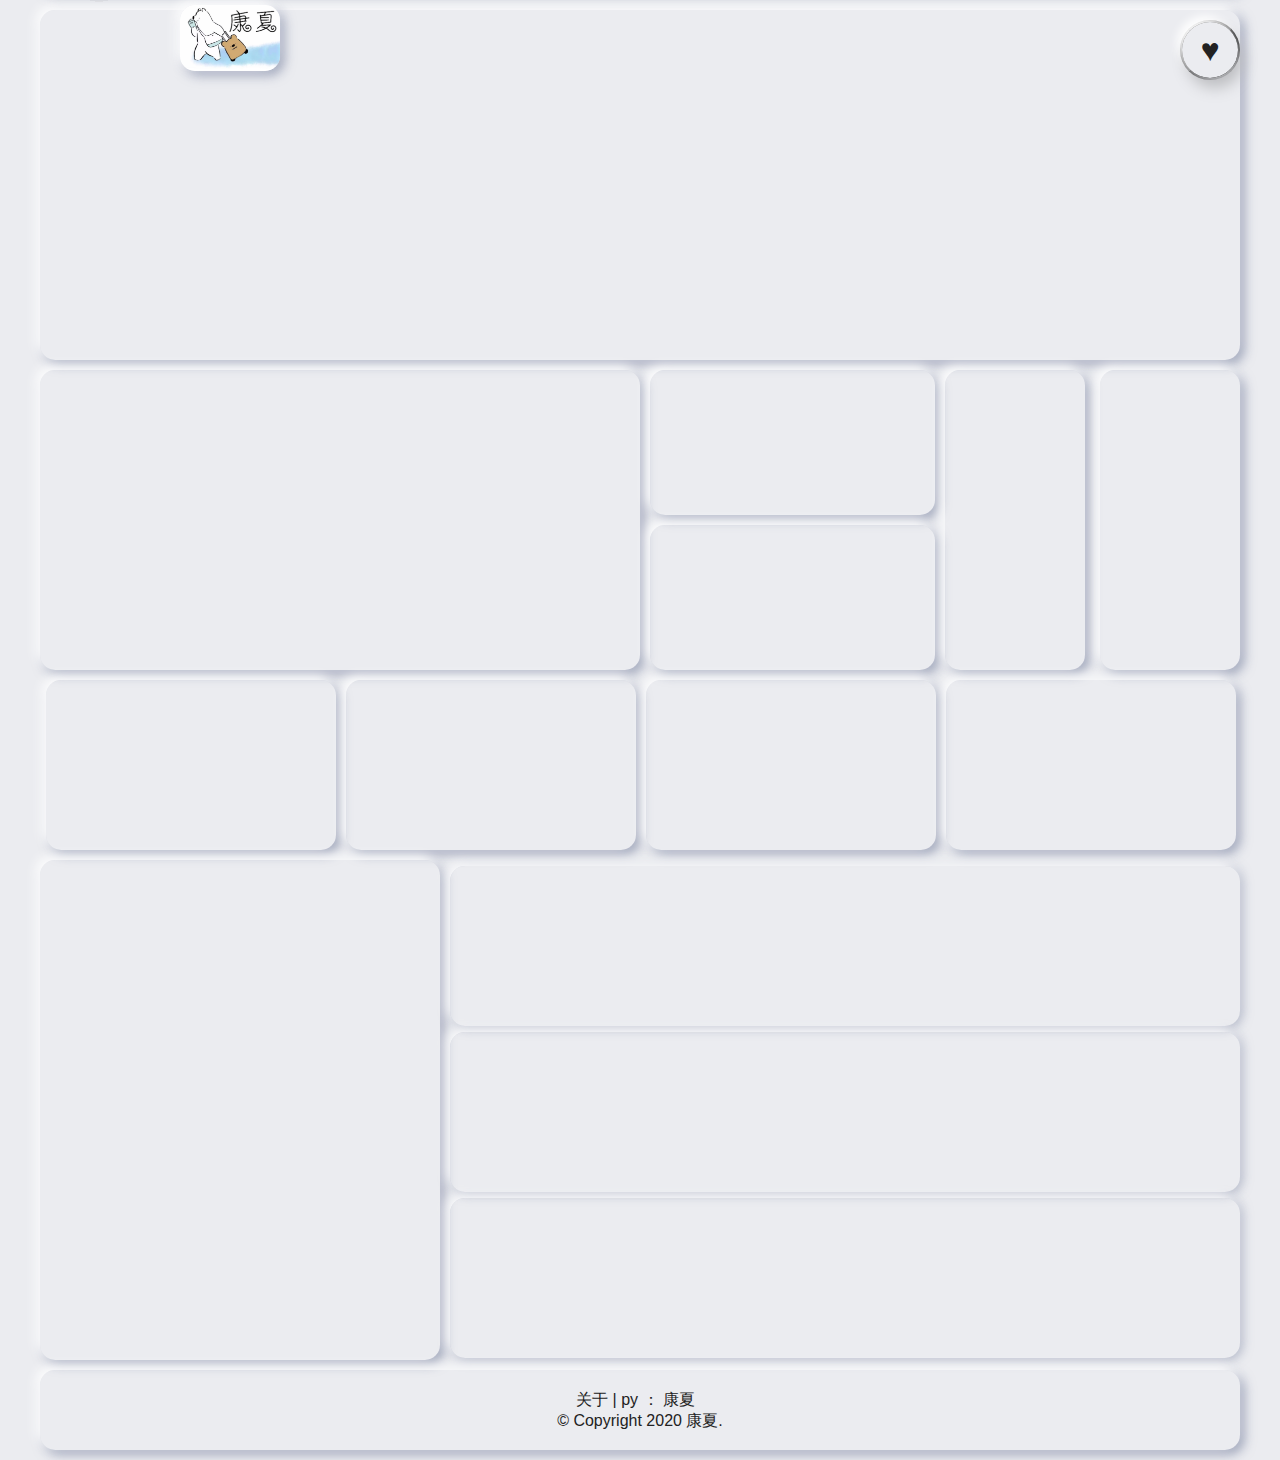
==== index.html @ d7d255f3 "康夏" ====
<!DOCTYPE html>
<html>
	<head>
		<meta charset="utf-8" />
		<title>模板小助手</title>
		<link rel="stylesheet" href="css/index.css">
		<link rel="stylesheet" type="text/css" href="css/mian.css"/>
	</head>
	<body>
		<div id="zhu">
			<!--日历-->	
			<section>
		        <div class="box">
		            <div class="container">
		                <div class="dycalendar"></div>
		            </div>
		        </div>
		    </section>
			<!--回到顶部-->
			<div id = "gotop">
          		  <img src="img/copy.png" alt="gotop"title="回到顶部">
        	</div>
			<!--切换样式-->
			<div class="buttons">
			    <button class='alt'>
			      <span>♥</span>
			    </button>
			  </div>
			<!--顶部-->
			<div class="dingbu">
				<div class="zhezhao"></div>
				<!--logo-->
				<div class="logo" title="你点一下我呀！！！">
					<img src="img/IMG_20201213_200953.jpg"/>
				</div>
				<!--logo end-->
				
				<!--关于-->
				<div class="guanyu" title="关于">
					<img src="img/关于.png"/>
				</div>
				<!--关于end-->
				
				<!--时间-->
				<div class="time" >
					<div>
						<span>Time:</span>
						<span class="shijian"></span>
					</div>
				</div>
				<!--时间end-->
				
				<!--导航栏-->
				<div class="daohang">
					<ul>
						<li class="dhg0">1</li>
						<li class="dhg1">2</li>
						<li class="dhg2">3</li>
						<li class="dhg3">4</li>
						<li class="dhg4">5</li>
						<li class="dhg5">6</li>
						<li class="dhg6">7</li>
						<li class="dhg7">8</li>
						<li class="dhg8">9</li>
					</ul>
				</div>
				<!--导航栏end-->
			</div>
			<!--顶部end-->
			
			<!--内容-->
			<div class="zhu1">
				<!--内容—导航栏-->
				<div class="lunbo"></div>
				<div class="mk1">
					<div class="mk1_a"></div>
					<div class="mk1_b"></div>
					<div class="mk1_c"></div>
					<div class="mk1_d"></div>
					<div class="mk1_e"></div>
				</div>
				<div class="mk2">
					<ul class="mk2_a">
						<li></li>
						<li></li>
						<li></li>
						<li></li>
					</ul>
				</div>
				<div class="mk3">
					<div class="mk3_a"></div>
					<ul class="mk3_b">
						<li></li>
						<li></li>
						<li></li>
					</ul>
				</div>
			</div>
			<!--内容end-->
			
			<!--底部布局-->
			<div class="bottom">
				<div>
					<p>
						关于&nbsp;|&nbsp;py&nbsp：&nbsp康夏&nbsp&nbsp 
					</p>
					<p>
						© Copyright 2020 康夏. 
					</p>
				</div>
			</div>
			<!--底部end-->
			
			<div class="tanchuang">
				<div class="end">
					<img src="img/end.png"/>
				</div>
			</div>
			<!--<div class="tanchuang1">
				<div class="end1">
					<img src="img/end.png"/>
					
				</div>
				<div class="dm">
						<p class="jdtck">
							
						</p>
					</div>
			</div>-->
		</div>
		<script src="js/dycalendar.min.js" type="text/javascript" charset="utf-8"></script>
		<script src="js/hddb.js" type="text/javascript" charset="utf-8"></script>
		<script src="js/rili.js" type="text/javascript" charset="utf-8"></script>
		<script src="js/hddb.js" type="text/javascript" charset="utf-8"></script>
		<script src="js/qiehuan.js" type="text/javascript" charset="utf-8"></script>
		<script src="js/time.js" type="text/javascript" charset="utf-8"></script>
		<script src="js/index.js" type="text/javascript" charset="utf-8"></script>
	</body>
</html>
---- css/index.css ----
/*回到顶部*/
#gotop{
    position: fixed;
    display: none;
    right: 40px;
    bottom: 40px;
}
#gotop img{
    width: 80px;
    height: 100px;
}
#gotop img:hover{
    cursor: pointer;
}
/*遮罩*/
.zhezhao{
	position: absolute;
	width: 120px;
	height: 80px;
	background: var(--bg);
	/*opacity: 0.5;*/
	left: 10px;
	z-index: 2;
}
/*顶部的(导航+关于)*/
.dingbu{
	height: 80px;
	width: 1200px;
	top: -90px;
	left: 0;
	right: 0;
	margin: 0 auto;
	position: fixed;
	background: var(--bg);
	/*background: rgba(0,0,0,0);*/
	border-radius:0 0 10px 10px;
	box-shadow: 1px 0px 0px rgba(0,0,0,0.1) inset,8px 5px 10px darkgray;
	z-index: 1;
	animation: dingbu 1s linear forwards;
}
@keyframes dingbu{
	0%{
		top: -90;
	}
	100%{
		top: 0px;
	}
}
@keyframes dingbu1{
	0%{
		top: 0;
	}
	100%{
		top: -90px;
	}
}


/*logo的*/
.logo{
	width:100px;
	height: 50px;
	position: fixed;
	top: 5px;
	left: 180px;
	z-index: 6666;
	cursor: pointer;
	animation: logo1 3s linear;
	/*z-index: 6666;*/
}
/*进入动画—跳动*/
@keyframes logo1{
	0%{
		top: -55px;
		transform: scale(0.9);
	}
	25%{
		top: 30px;
		transform: scale(0.8);
	}
	50%{
		top: 0px;
		transform: scale(0.9);
	}
	65%{
		top: 25px;
		transform: scale(0.8);
	}
	75%{
		top: 10px;
		transform: scale(0.9);
	}
	85%{
		top: 5px;
		transform: scale(0.8);
	}
	100%{
		top: 5px;
		transform: scale(1);
	}
}
@keyframes logo{
	0%{
		transform: scale(1);
		left: 180px;
	}
	20%{transform: scale(0.9);
		left: 180px;
	}
	50%{
		transform: scale(1);
		left: 180px;
	}
	100%{
		left: 50px;
	}
}
@keyframes logo2{
	0%{
		transform: scale(1);
		left: 50px;
	}
	20%{transform: scale(0.9);
		left: 50px;
	}
	50%{
		transform: scale(1);
		left: 50px;
	}
	100%{
		left: 180px;
	}
}
.logo>img{
	width: 100%;
	border-radius: 15px;
	/*box-shadow: 8px 5px 10px darkgray;*/	
	box-shadow:-4px -4px 12px rgb(255, 255, 255),
     4px 4px 12px rgba(121, 130, 160, 0.747);
}

/*end*/

/*关于弹窗*/
.tanchuang{
	height: 600px;
	width: 800px;
	top: 100px;
	left: 0;
	right: 0;
	margin: 0 auto;
	position: fixed;
	/*background: #ebecf0;*/
	/*background: rgba(0,0,0,0);*/
	border-radius:10px;
	box-shadow:-4px -4px 12px rgb(255, 255, 255),
     4px 4px 12px rgba(121, 130, 160, 0.747);
	z-index: 999999;
	display: none;
	background: var(--bg);
}
.end{
	width: 40px;
	height: 40px;
	position: absolute;
	right: 0;
	left: 0;
	margin: 0 auto;
	top: 10px;
	cursor: pointer;
}
.end>img{
	width: 100%;
	animation: zhuan 2s linear infinite;
}
@keyframes zhuan{
	from{
		transform: rotate(0deg);
	}
	to{
		transform: rotate(360deg);
	}
}
/*end*/

/*关于*/
.guanyu{
	width:50px;
	height: 50px;
	position: absolute;
	top: 15px;
	right: 140px;
	cursor: pointer;
}
.guanyu>img{
	width: 100%;
	/*box-shadow: 8px 5px 10px darkgray;*/	
}
/*end*/

/*时间*/
.time{
	width: 105px;
	height: 50px;
	/*background: #ebecf0;*/
	box-shadow:-4px -4px 12px rgb(255, 255, 255),
     4px 4px 12px rgba(121, 130, 160, 0.747);
	position: absolute;
	right: 15px;
	top: 15px;
	border-radius: 30px;
}
.time:active
{
    box-shadow:inset -2px -2px 6px rgb(255, 255, 255),
    inset 2px 2px 6px rgba(121, 130, 160, 0.747);
    color: #185ef0;
}
.time>div{
	width: 80px;
	height: 25px;
	position: absolute;
	top: 15px;
	left: 15px;
	border-radius: 30px;
}
.time>div>span{
	float: left;
	line-height: 20px;
	font-size: 10px;
}
/*end*/

/*导航*/
.daohang{
	width: 850px;
	height: 70px;
	/*background: lawngreen;*/
	position: absolute;
	top: 5px;
	left: 150px;
}
.daohang>ul li{
	/*width: 0px;
	height: 0px;
	margin-left: 20px;
	border-radius: 100px;
	background: #fff;
	box-shadow: 0.1px 0.1px 0.1px rgba(0,0,0,0.2) inset,8px 5px 10px darkgray;
	list-style: none;
	position: absolute;
	text-align: center;
	line-height: 70px;
	color: rgba(0,0,0,0);
	cursor: pointer;
	*/
	position: absolute;
    /*width: 60%;*/
    /*padding:10px ;*/
    box-shadow:-4px -4px 12px rgb(255, 255, 255),
     4px 4px 12px rgba(121, 130, 160, 0.747);
     /*background: #ebecf0;*/
     outline: none;
     border: none;
     font-size: 18px;
     border-radius: 50px;
     margin-bottom:  15px;
     color: var(--base);
     font-weight: 500;
     font-family: 'Poppins',sans-serif;
     display: inline-block;
     text-align: center;
	line-height: 70px;
}
.daohang>ul li:active
{
    box-shadow:inset -2px -2px 6px rgb(255, 255, 255),
    inset 2px 2px 6px rgba(121, 130, 160, 0.747);
    color: #185ef0;
}
.daohang>ul>li:nth-child(1){
	left: -100px;
	animation: li1 2s 4s linear forwards;
}
.daohang>ul>li:nth-child(2){
	left: -100px;
	animation: li2 2s 3.5s linear forwards;
}
.daohang>ul>li:nth-child(3){
	left: -100px;
	animation: li3 2s 3s linear forwards;
}
.daohang>ul>li:nth-child(4){
	left: -100px;
	animation: li4 2s 2.5s linear forwards;
}
.daohang>ul>li:nth-child(5){
	left: -100px;
	animation: li5 2s 2s linear forwards;
}
.daohang>ul>li:nth-child(6){
	left: -100px;
	animation: li6 2s 1.5s linear forwards;
}
.daohang>ul>li:nth-child(7){
	left: -100px;
	animation: li7 2s 1s linear forwards;
}
.daohang>ul>li:nth-child(8){
	left: -100px;
	animation: li8 2s 0.5s linear forwards;
}
.daohang>ul>li:nth-child(9){
	left: -100px;
	animation: li9 2s linear forwards;
}
@keyframes lin{
	0%{
		left: 0px;
		width: 70px;
		height: 70px;
		transform: scale(1);
	}
	50%{
		left: 0px;
		width: 70px;
		height: 70px;
		transform: scale(0.9);
	}
	100%{
		left: 0px;
		width: 70px;
		height: 70px;
		transform: scale(1);
	}
}
@keyframes li1{
	0%{
		top: -100px;
		width: 0px;
		height: 0px;
		/*color: rgba(0,0,0,0);*/
		opacity: 0;
	}
	50%{
		left: 0px;
		width: 70px;
		height: 70px;
		/*color: rgba(0,0,0,0);*/
		opacity: 0;
	}
	100%{
		left: 0px;
		width: 70px;
		height: 70px;
		/*color: #626567;*/
		/*opacity: 1;*/
	}
}
@keyframes li2{
	0%{
		left: -100px;
		width: 0px;
		height: 0px;
		/*color: rgba(0,0,0,0);*/
		opacity: 0;
	}
	50%{
		left: 90px;
		width: 70px;
		height: 70px;
		/*color: rgba(0,0,0,0);*/
		opacity: 0;
	}
	100%{
		left: 90px;
		width: 70px;
		height: 70px;
		/*color: #626567;*/
	}
}
@keyframes li3{
	0%{
		left: -100px;
		width: 0px;
		height: 0px;
		/*color: rgba(0,0,0,0);*/
		opacity: 0;
	}
	50%{
		left: 180px;
		width: 70px;
		height: 70px;
		/*color: rgba(0,0,0,0);*/
		opacity: 0;
	}
	100%{
		left: 180px;
		width: 70px;
		height: 70px;
		/*color: #626567;*/
	}
}
@keyframes li4{
	0%{
		left: -100px;
		width: 0px;
		height: 0px;
		/*color: rgba(0,0,0,0);*/
		opacity: 0;
	}
	50%{
		left: 270px;
		width: 70px;
		height: 70px;
		/*color: rgba(0,0,0,0);*/
		opacity: 0;
	}
	100%{
		left: 270px;
		width: 70px;
		height: 70px;
		/*color: #626567;*/
	}
}
@keyframes li5{
	0%{
		left: -100px;
		width: 0px;
		height: 0px;
		/*color: rgba(0,0,0,0);*/
		opacity: 0;
	}
	50%{
		left: 365px;
		width: 70px;
		height: 70px;
		/*color: rgba(0,0,0,0);*/
		opacity: 0;
	}
	100%{
		left: 365px;
		width: 70px;
		height: 70px;
		/*color: #626567;*/
	}
}
@keyframes li6{
	0%{
		left: -100px;
		width: 0px;
		height: 0px;
		/*color: rgba(0,0,0,0);*/
		opacity: 0;
	}
	50%{
		left: 455px;
		width: 70px;
		height: 70px;
		/*color: rgba(0,0,0,0);*/
		opacity: 0;
	}
	100%{
		left: 455px;
		width: 70px;
		height: 70px;
		/*color: #626567;*/
	}
}
@keyframes li7{
	0%{
		left: -100px;
		width: 0px;
		height: 0px;
		/*color: rgba(0,0,0,0);*/
		opacity: 0;
	}
	50%{
		left: 550px;
		width: 70px;
		height: 70px;
		/*color: rgba(0,0,0,0);*/
		opacity: 0;
	}
	100%{
		left: 550px;
		width: 70px;
		height: 70px;
		/*color: #626567;*/
	}
}
@keyframes li8{
	0%{
		left: -100px;
		width: 0px;
		height: 0px;
		/*color: rgba(0,0,0,0);*/
		opacity: 0;
	}
	50%{
		left: 640px;
		width: 70px;
		height: 70px;
		/*color: rgba(0,0,0,0);*/
		opacity: 0;
	}
	100%{
		left: 640px;
		width: 70px;
		height: 70px;
		/*color: #626567;*/
	}
}
@keyframes li9{
	0%{
		left: -100px;
		width: 0px;
		height: 0px;
		/*color: rgba(0,0,0,0);*/
		opacity: 0;
	}
	50%{
		left: 730px;
		width: 70px;
		height: 70px;
		/*color: rgba(0,0,0,0);*/
		opacity: 0;
	}
	100%{
		left: 730px;
		width: 70px;
		height: 70px;
		/*color: #626567;*/
	}
}
/*end*/

.zhu1{
	top: 0px;
	width: 1200px;
    /*background: #ebecf0;*/
    margin: 0 auto;
    position: relative;
}
@keyframes zhu1{
	0%{
		top: 0;
	}
	100%{
		top: 80px;
	}
}
@keyframes zhu11{
	0%{
		top: 80px;
	}
	100%{
		top: 0px;
	}
}

/*轮播图*/
.lunbo{
	width: 100%;
	height: 350px;
	/*background: #ebecf0;*/
	position: relative;
	border-radius: 15px;
	margin: 10px auto;
	box-shadow:-4px -4px 12px rgb(255, 255, 255),
     4px 4px 12px rgba(121, 130, 160, 0.747);
}

/*模块一*/
.mk1{
	width: 100%;
	height: 300px;
	/*background: #000000;*/
	position: relative;
}
.mk1>div{
	border-radius: 15px;
	box-shadow:-4px -4px 12px rgb(255, 255, 255),
     4px 4px 12px rgba(121, 130, 160, 0.747);
}
.mk1_a{
	position: absolute;
	width: 600px;
	height: 300px;
}
.mk1_b{
	position: absolute;
	width: 285px;
	height: 145px;
	left: 610px;
}
.mk1_c{
	position: absolute;
	width: 285px;
	height: 145px;
	left: 610px;
	top: 155px;
}
.mk1_d{
	position: absolute;
	width: 140px;
	height: 300px;
	right: 155px;
}
.mk1_e{
	position: absolute;
	width: 140px;
	height: 300px;
	right: 0;
}

/*模块二*/
.mk2{
	width: 100%;
	height: 180px;
	/*background: #000000;*/
	position: relative;
	left: 6px;
}
.mk2_a li:nth-child(1){
	margin: 10px 5px 0px 0px;
}
.mk2_a li{
	width: 290px;
	height: 170px;
	border-radius: 15px;
	list-style: none;
	float: left;
	margin: 10px 5px;
	box-shadow:-4px -4px 12px rgb(255, 255, 255),
     4px 4px 12px rgba(121, 130, 160, 0.747);
}

/*模块三*/
.mk3{
	width: 100%;
	height: 500px;
	/*background: #000000;*/
	position: relative;
	margin-top: 10px;
}
.mk3_a{
	position: absolute;
	width: 400px;
	height: 500px;
	border-radius: 15px;
	box-shadow:-4px -4px 12px rgb(255, 255, 255),
     4px 4px 12px rgba(121, 130, 160, 0.747);
}
.mk3_b{
	position: absolute;
	left: 410px;
}
.mk3_b li{
	width: 790px;
	height: 160px;
	border-radius: 15px;
	box-shadow:-4px -4px 12px rgb(255, 255, 255),
     1px 1px 12px rgba(121, 130, 160, 0.747);
	margin-top: 6px;
	list-style: none;
}


/*底部*/
.bottom{
	width: 100%;
	height: 80px;
	/*background: #ebecf0;*/
	position: relative;
	border-radius: 15px;
	margin: 10px auto;
	text-align: center;
	color: var(--base);
}
.bottom>div{
	position: absolute;
	top: 20px;
	left: 0;
	right: 0;
	margin: 0 auto;
}
---- css/mian.css ----
html,
body {
	-moz-user-select: none;
	-khtml-user-select: none;
	user-select: none;
}
.daohang>ul li,.time:hover{
	cursor: pointer;	
}
html {
	--bg: #ebecf0;
	--base: #222;
	--radius: 50px;
	background: var(--bg);
}

@import url('https://fonts.googleapis.com/css?family=Poppins:400,500,600,700,800,900&display=swap');
* {
	padding: 0;
	margin: 0;
	box-sizing: border-box;
	font-family: 'Poppins', sans-serif;
}

body {
	/*background: #ebecf0;*/
	display: flex;
	justify-content: center;
	align-items: center;
	min-height: 100vh;
	/*background: #ebecf0;*/
	font-family: 'Poppins', sans-serif;
	color: var(--base);
	background: var(--bg);
}

#zhu {
	width: 1200px;
	/*background: #ebecf0;*/
	margin: 0 auto;
	position: relative;
}


/*圆角样式,平移*/

.dingbu,
.bottom {
	box-shadow: -4px -4px 12px rgb(255, 255, 255), 4px 4px 12px rgba(121, 130, 160, 0.747);
}


/*平移*/

.bottom,
.zhu1 {
	animation: zhu1 1s linear forwards;
}


/*切换样式*/

.buttons {
	right: 40px;
	top: 0px;
	justify-content: flex-start;
	z-index: 999;
	position: fixed;
}

button {
	color: var(--base);
	display: inherit;
	background: var(--bg);
	width: 60px;
	height: 60px;
	font-weight: 6000;
	margin-top: 20px;
	font-family: termina, sans-serif;
	font-size: 2rem;
	border-radius: var(--radius);
	z-index: 1;
	transform-style: preserve-3d;
	transition: 0.2s ease-out;
}

button:hover.main span {
	color: #fff;
	mix-blend-mode: difference;
}

button:hover.alt span {
	mix-blend-mode: difference;
	color: white;
}

button.main {
	background: var(--base);
	color: var(--bg);
}

button::before {
	content: "";
	position: absolute;
	left: 0;
	top: 0;
	width: 100%;
	height: 100%;
	border-radius: var(--radius);
	z-index: 2;
	box-shadow: -5px -6px 10px var(--bg);
	-webkit-filter: brightness(1.2);
	filter: brightness(1.2);
	-webkit-transition: 0.3s ease-out;
	transition: 0.3s ease-out;
	pointer-events: none;
}

button::after {
	content: "";
	position: absolute;
	left: 0;
	top: 0;
	width: 100%;
	height: 100%;
	border-radius: var(--radius);
	z-index: 2;
	box-shadow: 5px 10px 15px var(--bg);
	-webkit-filter: brightness(0.8);
	filter: brightness(0.8);
	-webkit-transition: 0.3s ease-out;
	transition: 0.3s ease-out;
	pointer-events: none;
}

button:active.alt::after {
	box-shadow: inset 4px 4px 8px var(--bg);
}

button:active.alt::before {
	box-shadow: inset -2px -2px 8px var(--bg);
}

button:active.main::after {
	box-shadow: 2px 5px 6px var(--bg);
}

button:active.main::before {
	box-shadow: inset -2px -2px 8px var(--base);
}


/*日历*/

section .box {
	position: fixed;
	z-index: 100;
	display: none;
}

section .box .container {
	position: relative;
	display: flex;
	justify-content: center;
	align-items: center;
	width: 260px;
	height: 300px;
	top: 70px;
	left: 1000px;
	background-color: rgba(255, 255, 255, 0.1);
	box-shadow: 0 25px 45px rgba(0, 0, 0, 0.1);
	border: 1px solid rgba(255, 255, 255, .5);
	border-right: 1px solid rgba(255, 255, 255, .2);
	border-bottom: 1px solid rgba(255, 255, 255, .2);
	border-radius: 10px;
	backdrop-filter: blur(10px);
	/* -webkit-backdrop-filter: blur(50px); */
	-moz-backdrop-filter: blur(20px);
	/* filter: grayscale(50%); */
	/* filter: opacity(50%) */
	/* filter: blur(2px); */
}

section .box .container .dycalendar {
	width: 100%;
}

section .box .container .dycalendar table {
	width: 100%;
}

.dycalendar-month-container .dycalendar-body table tr td {
	color: #fff;
	cursor: pointer;
}

.dycalendar-month-container .dycalendar-body table tr:nth-child(1) td {
	background-color: rgba(255, 255, 255, 0.1);
	border-radius: 7px;
	font-weight: 400;
}

.dycalendar-month-container .dycalendar-body table tr td:hover {
	background-color: #fff;
	border-radius: 2px;
	color: #000;
}

.dycalendar-month-container .dycalendar-target-date,
.dycalendar-month-container .dycalendar-today-date {
	background-color: #fff;
	color: #000 !important;
}

.dycalendar-month-container .dycalendar-header .dycalendar-prev-next-btn.prev-btn,
.dycalendar-month-container .dycalendar-header .dycalendar-prev-next-btn.next-btn {
	background-color: rgba(255, 255, 255, 0.1);
	color: #fff;
	width: 14px;
	height: 13px;
	border-radius: 4px;
	display: flex;
	justify-content: center;
	align-items: center;
	font-size: 20px;
}

.dycalendar-month-container .dycalendar-span-month-year {
	color: #fff;
	width: 100%;
	height: 3px;
	display: flex;
	justify-content: center;
	align-items: center;
	font-size: 18px;
}

.dycalendar-container {
	display: inline-block;
	border: 1px solid #eee
}

.dycalendar-container.round-edge {
	border-radius: 5%;
	-o-border-radius: 5%;
	-moz-border-radius: 5%;
	-webkit-border-radius: 5%
}

.dycalendar-day-container {
	padding: 10px;
	text-align: center;
	font-family: Arial
}

.dycalendar-day-container div {
	padding: 0;
	margin-bottom: 10px
}

.dycalendar-day-container .dycalendar-span-day {
	font-size: 110%
}

.dycalendar-day-container .dycalendar-span-date {
	font-size: 250%
}

.dycalendar-day-container .dycalendar-span-month-year {
	font-size: 90%
}

.dycalendar-month-container {
	padding: 10px;
	text-align: center;
	font-family: Arial
}

.dycalendar-month-container div {
	padding: 0;
	margin-bottom: 10px
}

.dycalendar-month-container .dycalendar-header {
	position: relative
}

.dycalendar-month-container .dycalendar-header .dycalendar-prev-next-btn {
	position: absolute;
	top: 0;
	cursor: pointer
}

.dycalendar-month-container .dycalendar-header .dycalendar-prev-next-btn.prev-btn {
	left: 0
}

.dycalendar-month-container .dycalendar-header .dycalendar-prev-next-btn.next-btn {
	right: 0
}

.dycalendar-month-container .dycalendar-span-month-year {
	margin: 5px;
	cursor: pointer
}

.dycalendar-month-container .dycalendar-body table tr td {
	padding: 5px
}

.dycalendar-month-container .dycalendar-target-date,
.dycalendar-month-container .dycalendar-today-date {
	background-color: #fff;
	color: #fff;
	border-radius: 2px
}

.dycalendar-container.gradient {
	background: #fff;
	background: linear-gradient(#fff, #d3d3d3);
	background: -o-linear-gradient(#fff, #d3d3d3);
	background: -moz-linear-gradient(#fff, #d3d3d3);
	background: -webkit-linear-gradient(#fff, #d3d3d3)
}

.dycalendar-container.skin-black {
	color: #fff;
	background-color: #111;
	border: 0
}

.dycalendar-container.skin-black.gradient {
	background: #fff;
	background: linear-gradient(#555, #111);
	background: -o-linear-gradient(#555, #111);
	background: -moz-linear-gradient(#555, #111);
	background: -webkit-linear-gradient(#555, #111)
}

.dycalendar-container.skin-black .dycalendar-target-date,
.dycalendar-container.skin-black .dycalendar-today-date {
	background-color: #fff;
	color: #111;
	border-radius: 2px
}

.dycalendar-container.skin-blue {
	color: #fff;
	background-color: #3c99d3;
	border: 0
}

.dycalendar-container.skin-blue.gradient {
	background: #3c99d3;
	background: linear-gradient(#5ebbf5, #3c99d3);
	background: -o-linear-gradient(#5ebbf5, #3c99d3);
	background: -moz-linear-gradient(#5ebbf5, #3c99d3);
	background: -webkit-linear-gradient(#5ebbf5, #3c99d3)
}

.dycalendar-container.skin-blue .dycalendar-target-date,
.dycalendar-container.skin-blue .dycalendar-today-date {
	background-color: #fff;
	color: #3c99d3;
	border-radius: 2px
}

.dycalendar-container.skin-green {
	color: #fff;
	background-color: #2bb063;
	border: 0
}

.dycalendar-container.skin-green.gradient {
	background: #2bb063;
	background: linear-gradient(#3dd175, #2bb063);
	background: -o-linear-gradient(#3dd175, #2bb063);
	background: -moz-linear-gradient(#3dd175, #2bb063);
	background: -webkit-linear-gradient(#3dd175, #2bb063)
}

.dycalendar-container.skin-green .dycalendar-target-date,
.dycalendar-container.skin-green .dycalendar-today-date {
	background-color: #fff;
	background-color: #fff;
	color: #975ea4;
	border-radius: 2px
}

.dycalendar-container.skin-red {
	color: #fff;
	background-color: #e94d40;
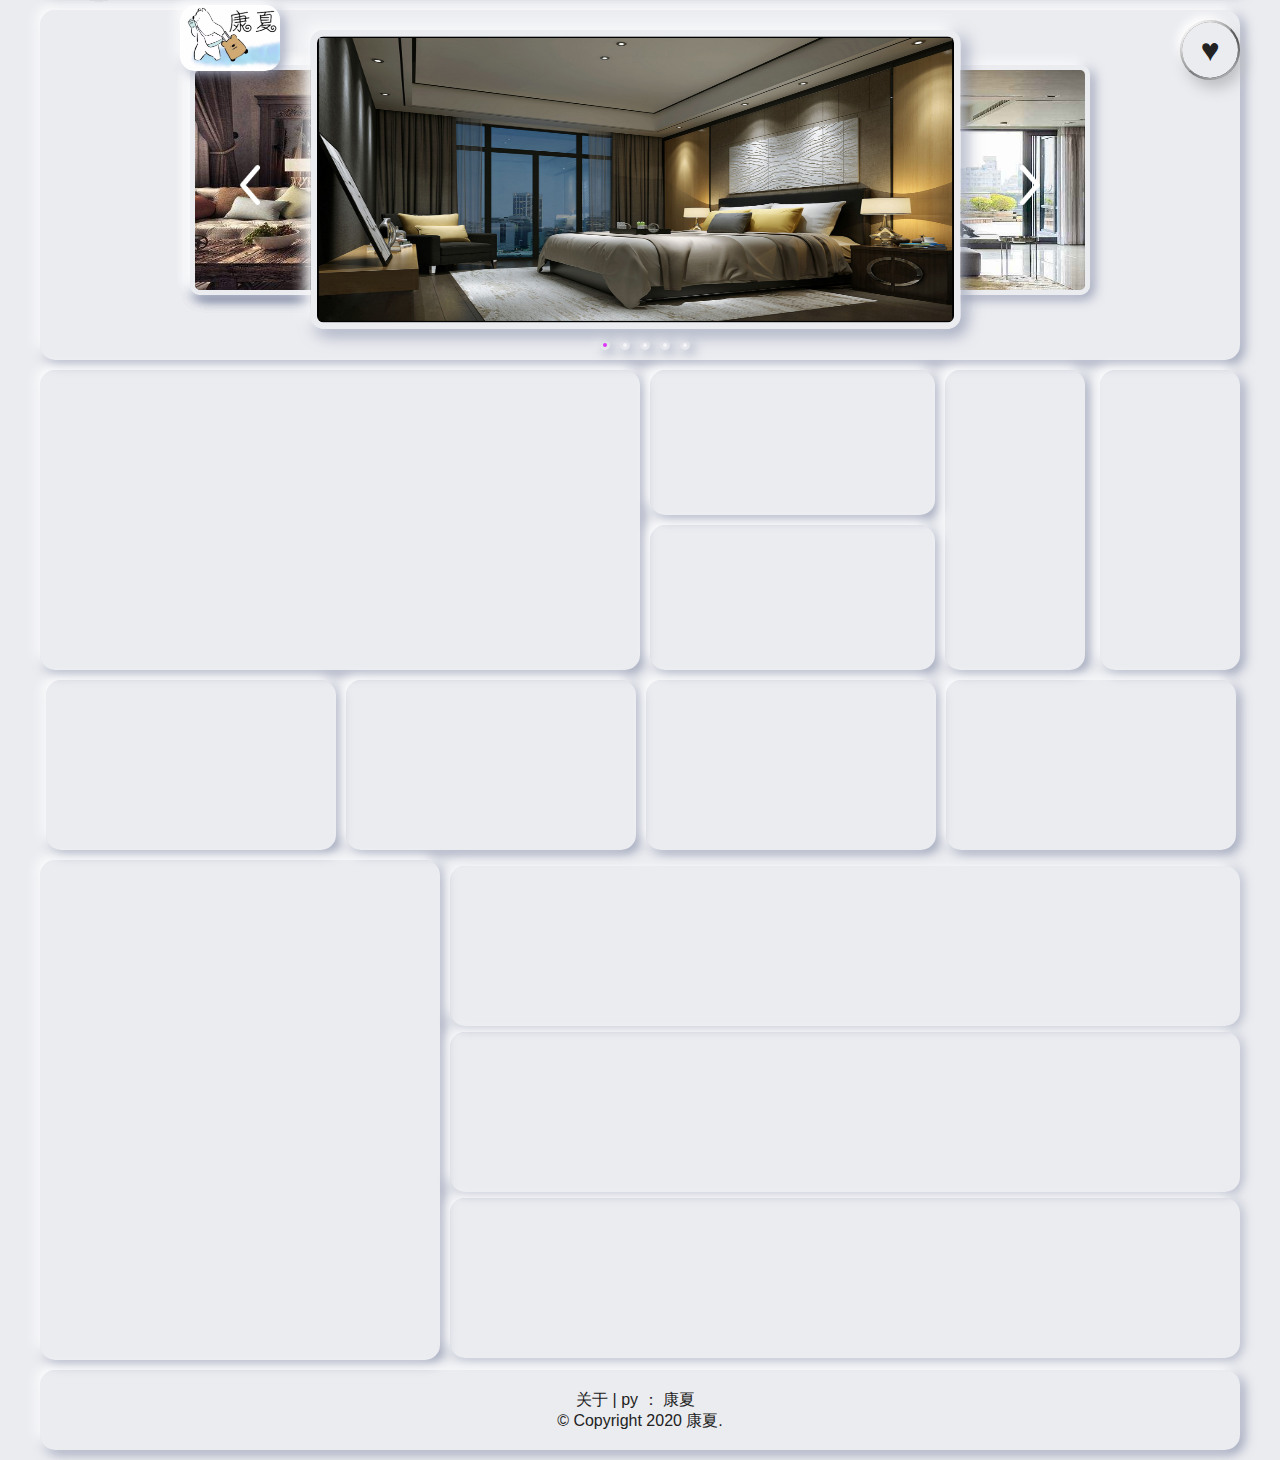
==== commit 4fed92e3: "康夏" ====
--- a/index.html
+++ b/index.html
@@ -71,7 +71,9 @@
 			<!--内容-->
 			<div class="zhu1">
 				<!--内容—导航栏-->
-				<div class="lunbo"></div>
+				<div class="lunbo">
+					<ul id="banner"></ul>
+				</div>
 				<div class="mk1">
 					<div class="mk1_a"></div>
 					<div class="mk1_b"></div>
@@ -128,6 +130,7 @@
 					</div>
 			</div>-->
 		</div>
+		<script src="js/banner.js" type="text/javascript" charset="utf-8"></script>
 		<script src="js/dycalendar.min.js" type="text/javascript" charset="utf-8"></script>
 		<script src="js/hddb.js" type="text/javascript" charset="utf-8"></script>
 		<script src="js/rili.js" type="text/javascript" charset="utf-8"></script>
--- a/css/index.css
+++ b/css/index.css
@@ -35,7 +35,7 @@
 	/*background: rgba(0,0,0,0);*/
 	border-radius:0 0 10px 10px;
 	box-shadow: 1px 0px 0px rgba(0,0,0,0.1) inset,8px 5px 10px darkgray;
-	z-index: 1;
+	z-index: 20;
 	animation: dingbu 1s linear forwards;
 }
 @keyframes dingbu{
@@ -685,3 +685,42 @@
 	right: 0;
 	margin: 0 auto;
 }
+
+/*轮播图*/
+
+#banner{
+    list-style:none;
+    position: absolute;
+    padding:0;
+    top:0;
+    left:0;
+    right:0;
+    bottom:0;
+    margin:auto;
+    width:800px;
+    height:200px;
+}
+
+
+#banner:hover{
+    cursor: pointer;
+}
+
+
+#banner li{
+    float:left;
+    position: absolute;
+    left: 0px;
+    transition-duration: 0.4s;
+}
+
+#banner div{
+    width:10px;
+    height:10px;
+    border:1px solid rgb(156,156,156);
+    border-radius: 100px;
+    box-shadow: -4px -4px 12px rgb(255, 255, 255),4px 4px 12px rgba(121, 130, 160, 0.747);
+    bottom: -65px;
+    position:absolute;
+    background-color:white;
+}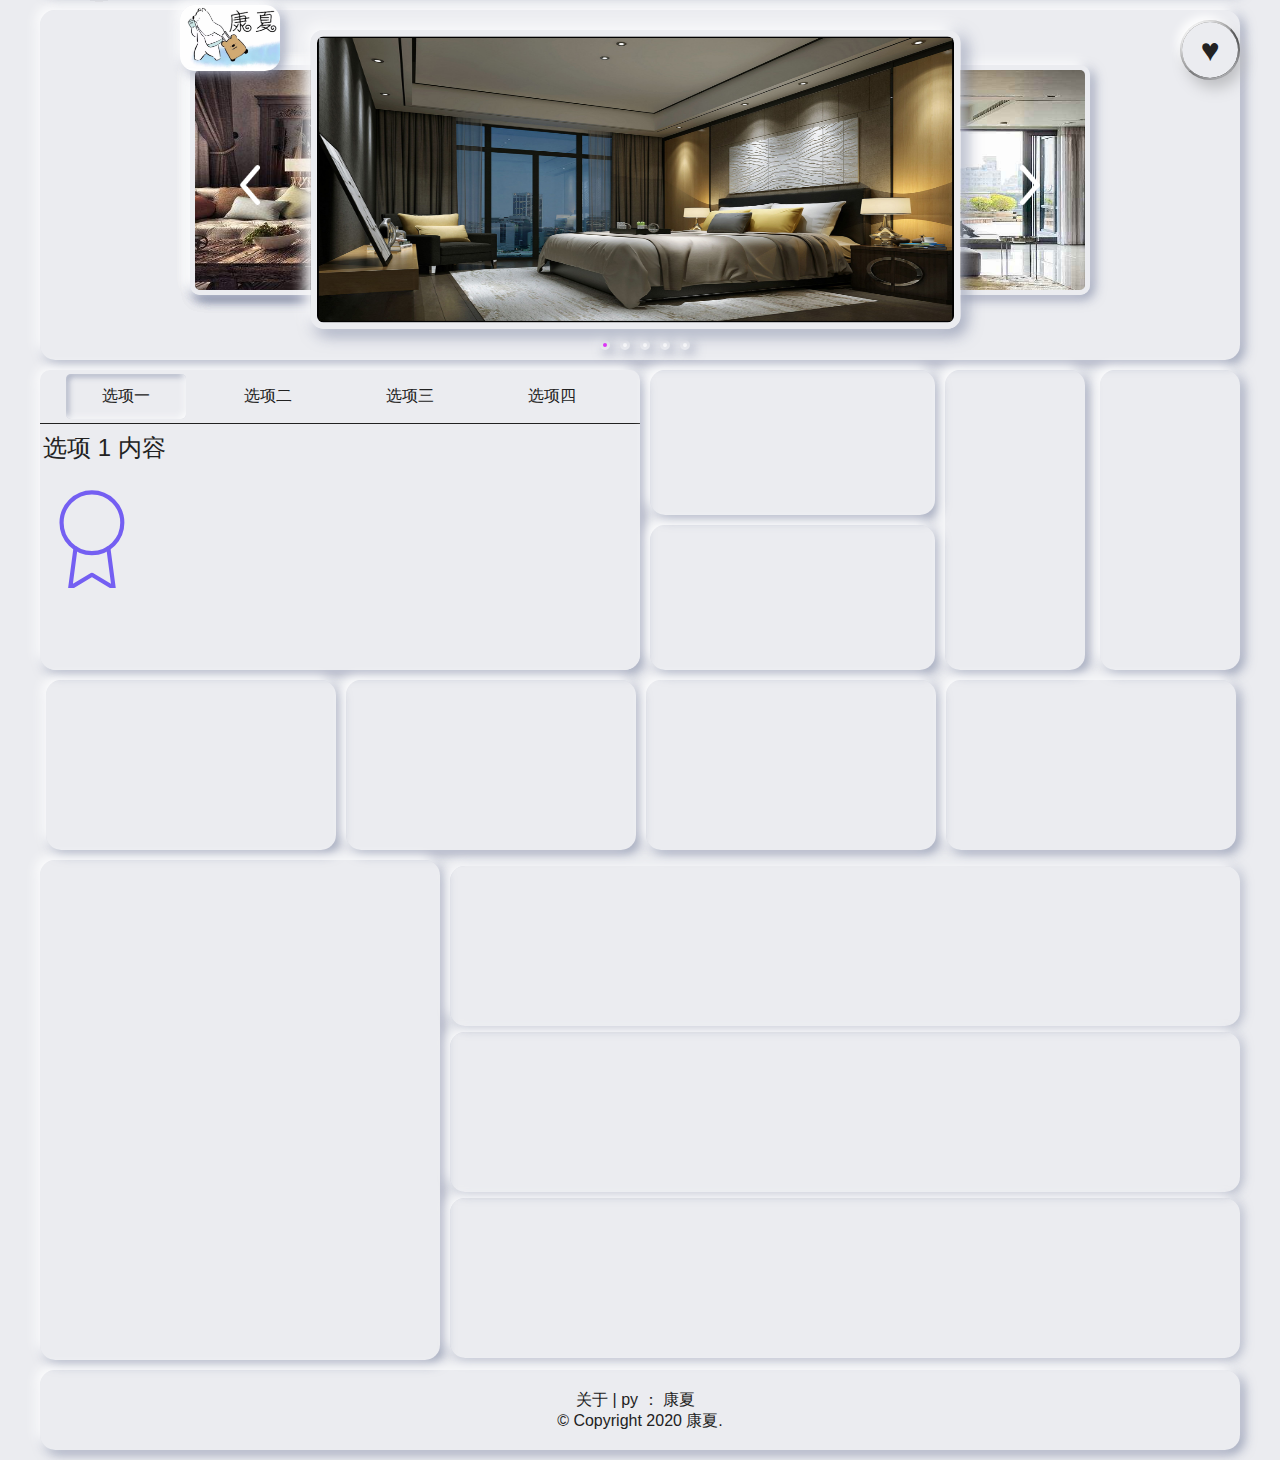
==== commit ba9ccadf: "康夏" ====
--- a/index.html
+++ b/index.html
@@ -44,8 +44,9 @@
 				<!--时间-->
 				<div class="time" >
 					<div>
-						<span>Time:</span>
+						<span>Time:&nbsp;</span>
 						<span class="shijian"></span>
+						<span>&nbsp;pm</span>
 					</div>
 				</div>
 				<!--时间end-->
@@ -75,7 +76,36 @@
 					<ul id="banner"></ul>
 				</div>
 				<div class="mk1">
-					<div class="mk1_a"></div>
+					<div class="mk1_a">
+						<main class="container">
+					      <div class="tab-container">
+					        <div class="tabs">
+					          <div id="tab1" class="tab active">选项一</div>
+					          <div id="tab2" class="tab">选项二</div>
+					          <div id="tab3" class="tab">选项三</div>
+					          <div id="tab4" class="tab">选项四</div>
+					        </div>
+					        <div class="tab-content">
+					          <div data-tab="tab1" style="display: block">
+					            <h2>选项 1 内容</h2>
+					            <img src="./icons/icon1.svg" alt="图标 1" />
+					          </div>
+					          <div data-tab="tab2" style="display: none">
+					            <h2>选项 2 内容</h2>
+					            <img src="./icons/icon2.svg" alt="图标 2" />
+					          </div>
+					          <div data-tab="tab3" style="display: none">
+					            <h2>选项 3 内容</h2>
+					            <img src="./icons/icon3.svg" alt="图标 3" />
+					          </div>
+					          <div data-tab="tab4" style="display: none">
+					            <h2>选项 4 内容</h2>
+					            <img src="./icons/icon3.svg" alt="图标 3" />
+					          </div>
+					        </div>
+					      </div>
+					    </main>
+					</div>
 					<div class="mk1_b"></div>
 					<div class="mk1_c"></div>
 					<div class="mk1_d"></div>
@@ -130,6 +160,7 @@
 					</div>
 			</div>-->
 		</div>
+		<script src="js/tab.js" type="text/javascript" charset="utf-8"></script>
 		<script src="js/banner.js" type="text/javascript" charset="utf-8"></script>
 		<script src="js/dycalendar.min.js" type="text/javascript" charset="utf-8"></script>
 		<script src="js/hddb.js" type="text/javascript" charset="utf-8"></script>
--- a/css/index.css
+++ b/css/index.css
@@ -217,11 +217,11 @@
     color: #185ef0;
 }
 .time>div{
-	width: 80px;
+	width: 100px;
 	height: 25px;
 	position: absolute;
 	top: 15px;
-	left: 15px;
+	left: 5px;
 	border-radius: 30px;
 }
 .time>div>span{
@@ -723,4 +723,88 @@
     bottom: -65px;
     position:absolute;
     background-color:white;
-}+}
+
+/*选项卡*/
+.container {
+  display: flex;
+  width: 600px;
+  height: 300px;
+  min-width: 375px;
+  overflow: auto;
+}
+
+.tab-container {
+  padding: 0px;
+  width: 100%;
+  height: 100%;
+}
+
+.tabs {
+  padding: 4px;
+  /* border-radius: 12px 12px 0 0; */
+  border-top-left-radius: 10px;
+  border-top-right-radius: 10px;
+  background: var(--bg);
+  /*box-shadow: -4px -4px 12px rgb(255, 255, 255),
+  4px 4px 12px rgba(121, 130, 160, 0.747);*/
+  display: flex;
+  border-bottom:1px solid var(--base);
+}
+.tab {
+  padding: 12px 36px;
+  cursor: pointer;
+  transition: 0.3s;
+  margin-left: 22px;
+}
+
+.tab.active {
+  border-radius: 5px;
+  background: var(--bg);
+  box-shadow:inset -2px -2px 6px rgb(255, 255, 255),
+    inset 2px 2px 6px rgba(121, 130, 160, 0.747);
+}
+
+.tab-content {
+  height: 241px;
+  margin-top: 5px;
+  padding: 3px;
+  border-radius: 16px;
+  background: var(--bg);
+  /*box-shadow: -4px -4px 12px rgb(255, 255, 255),
+  4px 4px 12px rgba(121, 130, 160, 0.747);*/
+}
+
+.tab-content > div > img {
+  height: 100px;
+}
+
+.tab-content > div {
+  animation: fadeIn 1.3s;
+}
+
+.tab-content h2 {
+  margin-bottom: 24px;
+  font-weight: 400;
+}
+
+@keyframes fadeIn {
+  from {
+    opacity: 0;
+  }
+  to {
+    opacity: 1;
+  }
+}
+
+@media (max-width: 838px) {
+  .tab-container {
+    width: 100%;
+  }
+}
+
+@media (min-width: 375px) and (max-width: 418px) {
+  .tab {
+    padding: 12px 24px;
+  }
+}
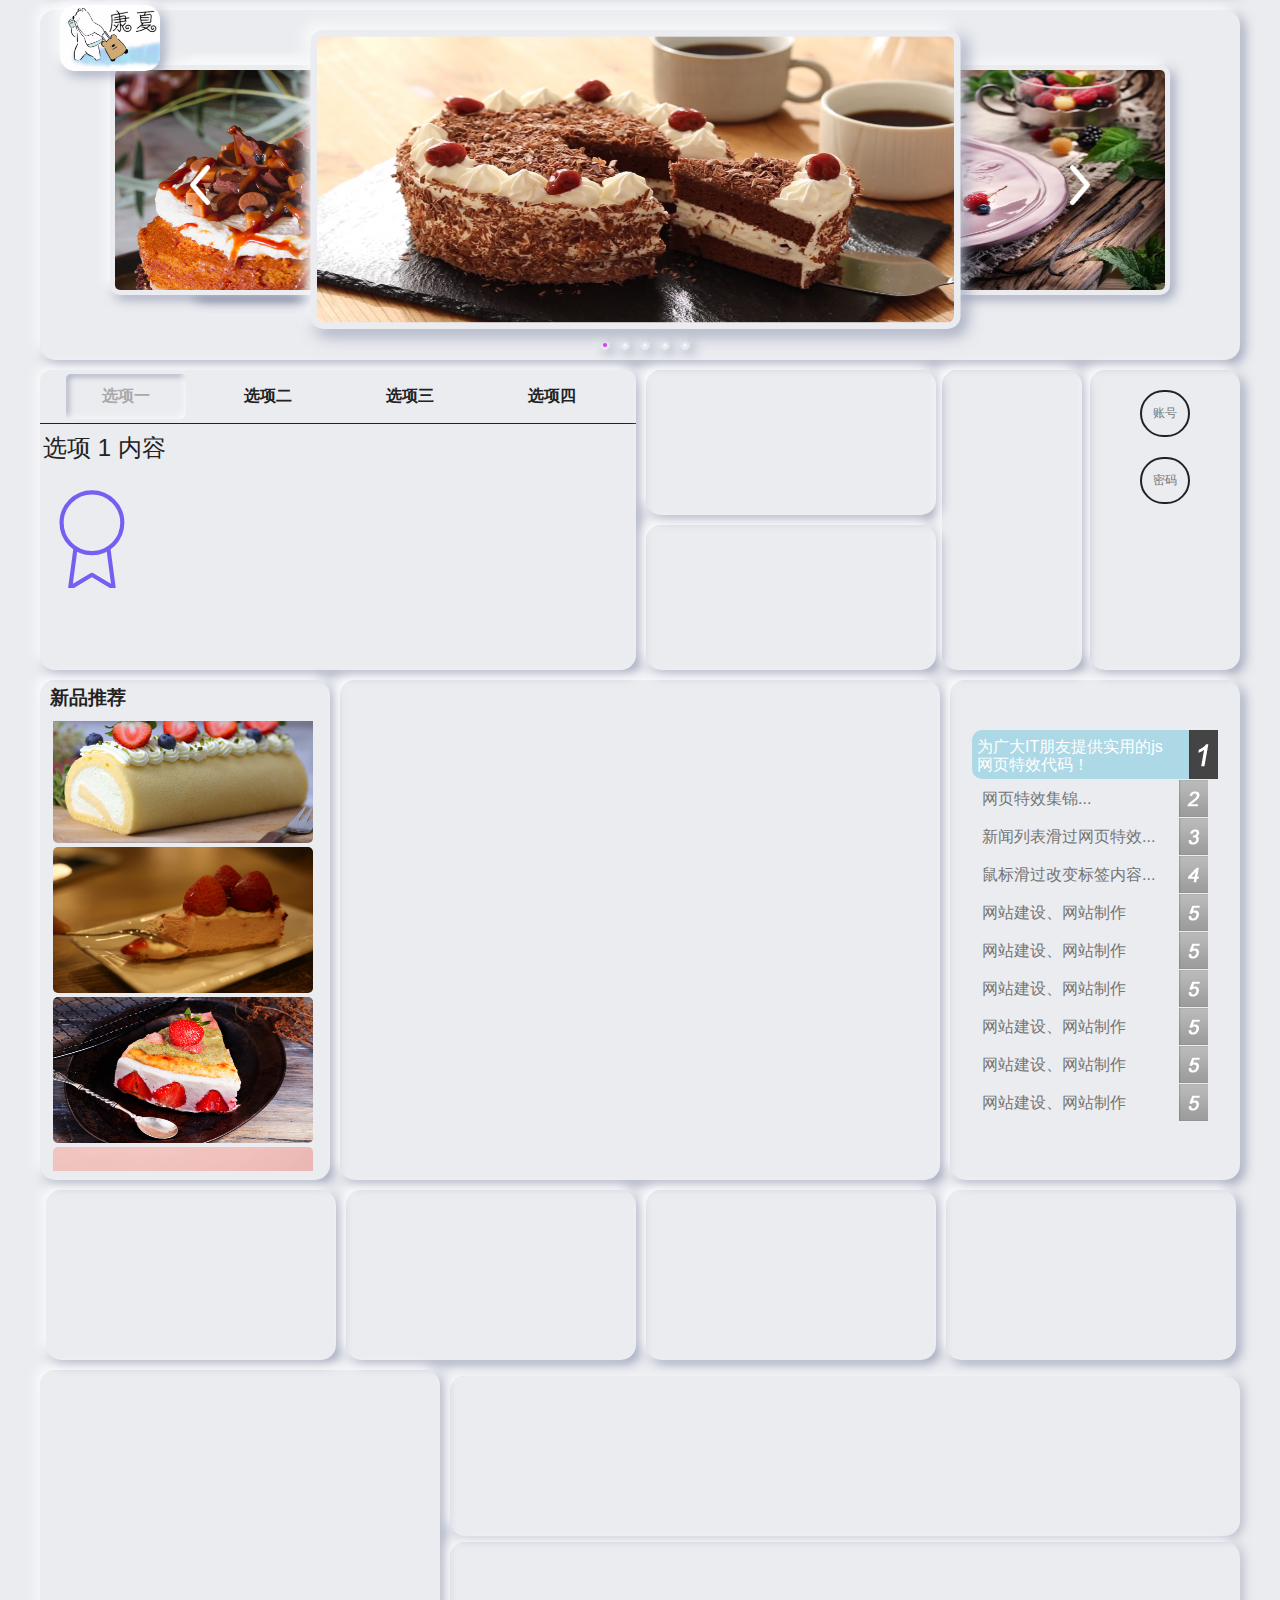
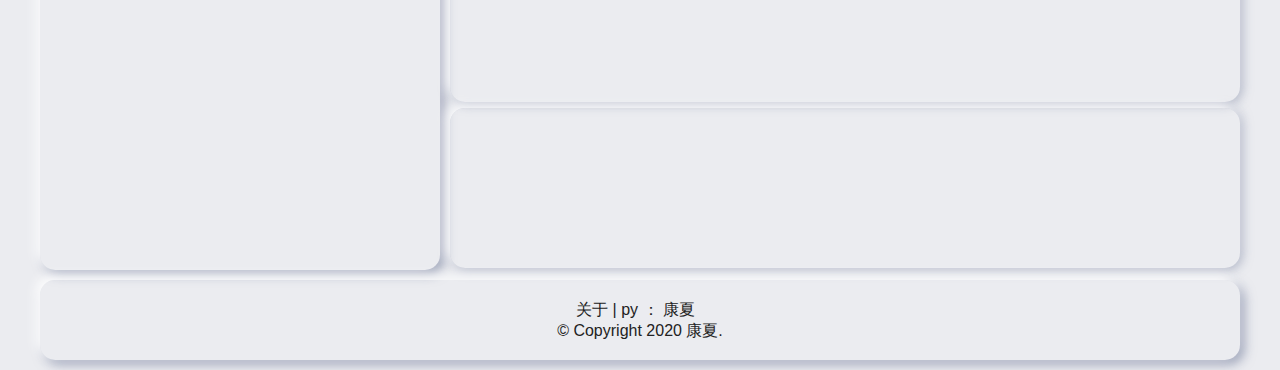
==== commit 16b0adb9: "康夏" ====
--- a/index.html
+++ b/index.html
@@ -1,48 +1,50 @@
 <!DOCTYPE html>
 <html>
+
 	<head>
 		<meta charset="utf-8" />
-		<title>模板小助手</title>
+		<title>万一是毕业设计</title>
 		<link rel="stylesheet" href="css/index.css">
-		<link rel="stylesheet" type="text/css" href="css/mian.css"/>
+		<link rel="stylesheet" type="text/css" href="css/mian.css" />
 	</head>
+
 	<body>
 		<div id="zhu">
-			<!--日历-->	
+			<!--日历-->
 			<section>
-		        <div class="box">
-		            <div class="container">
-		                <div class="dycalendar"></div>
-		            </div>
-		        </div>
-		    </section>
+				<div class="box">
+					<div class="container">
+						<div class="dycalendar"></div>
+					</div>
+				</div>
+			</section>
 			<!--回到顶部-->
-			<div id = "gotop">
-          		  <img src="img/copy.png" alt="gotop"title="回到顶部">
-        	</div>
+			<div id="gotop">
+				<img src="img/copy.png" alt="gotop" title="回到顶部">
+			</div>
 			<!--切换样式-->
 			<div class="buttons">
-			    <button class='alt'>
+				<button class='alt'>
 			      <span>♥</span>
 			    </button>
-			  </div>
+			</div>
 			<!--顶部-->
 			<div class="dingbu">
 				<div class="zhezhao"></div>
 				<!--logo-->
 				<div class="logo" title="你点一下我呀！！！">
-					<img src="img/IMG_20201213_200953.jpg"/>
+					<img src="img/IMG_20201213_200953.jpg" />
 				</div>
 				<!--logo end-->
-				
+
 				<!--关于-->
 				<div class="guanyu" title="关于">
-					<img src="img/关于.png"/>
+					<img src="img/关于.png" />
 				</div>
 				<!--关于end-->
-				
+
 				<!--时间-->
-				<div class="time" >
+				<div class="time">
 					<div>
 						<span>Time:&nbsp;</span>
 						<span class="shijian"></span>
@@ -50,7 +52,7 @@
 					</div>
 				</div>
 				<!--时间end-->
-				
+
 				<!--导航栏-->
 				<div class="daohang">
 					<ul>
@@ -68,7 +70,7 @@
 				<!--导航栏end-->
 			</div>
 			<!--顶部end-->
-			
+
 			<!--内容-->
 			<div class="zhu1">
 				<!--内容—导航栏-->
@@ -78,38 +80,173 @@
 				<div class="mk1">
 					<div class="mk1_a">
 						<main class="container">
-					      <div class="tab-container">
-					        <div class="tabs">
-					          <div id="tab1" class="tab active">选项一</div>
-					          <div id="tab2" class="tab">选项二</div>
-					          <div id="tab3" class="tab">选项三</div>
-					          <div id="tab4" class="tab">选项四</div>
-					        </div>
-					        <div class="tab-content">
-					          <div data-tab="tab1" style="display: block">
-					            <h2>选项 1 内容</h2>
-					            <img src="./icons/icon1.svg" alt="图标 1" />
-					          </div>
-					          <div data-tab="tab2" style="display: none">
-					            <h2>选项 2 内容</h2>
-					            <img src="./icons/icon2.svg" alt="图标 2" />
-					          </div>
-					          <div data-tab="tab3" style="display: none">
-					            <h2>选项 3 内容</h2>
-					            <img src="./icons/icon3.svg" alt="图标 3" />
-					          </div>
-					          <div data-tab="tab4" style="display: none">
-					            <h2>选项 4 内容</h2>
-					            <img src="./icons/icon3.svg" alt="图标 3" />
-					          </div>
-					        </div>
-					      </div>
-					    </main>
+							<div class="tab-container">
+								<div class="tabs">
+									<div id="tab1" class="tab active">选项一</div>
+									<div id="tab2" class="tab">选项二</div>
+									<div id="tab3" class="tab">选项三</div>
+									<div id="tab4" class="tab">选项四</div>
+								</div>
+								<div class="tab-content">
+									<div data-tab="tab1" style="display: block">
+										<h2>选项 1 内容</h2>
+										<img src="./icons/icon1.svg" alt="图标 1" />
+									</div>
+									<div data-tab="tab2" style="display: none">
+										<h2>选项 2 内容</h2>
+										<img src="./icons/icon2.svg" alt="图标 2" />
+									</div>
+									<div data-tab="tab3" style="display: none">
+										<h2>选项 3 内容</h2>
+										<img src="./icons/icon3.svg" alt="图标 3" />
+									</div>
+									<div data-tab="tab4" style="display: none">
+										<h2>选项 4 内容</h2>
+										<img src="./icons/icon3.svg" alt="图标 3" />
+									</div>
+								</div>
+							</div>
+						</main>
 					</div>
 					<div class="mk1_b"></div>
 					<div class="mk1_c"></div>
 					<div class="mk1_d"></div>
-					<div class="mk1_e"></div>
+					<div class="mk1_e">
+						<input type="text" name="" placeholder="账号">
+						<input type="password" name="" placeholder="密码">
+					</div>
+				</div>
+				<div class="mk4">
+					<div class="mk4_a">
+						<div style="float:left;margin-left: 10px;margin-top: 5px;">
+							<h3>新品推荐</h3></div>
+						<div id="scroll_logo2">
+							<div id="pic_box">
+								<a href="#"><img src="img/6.jpg" /></a><br />
+								<a href="#"><img src="img/7.jpg" /></a><br />
+								<a href="#"><img src="img/8.jpg" /></a><br />
+								<a href="#"><img src="img/9.jpg" /></a><br />
+								<a href="#"><img src="img/10.jpg" /></a><br />
+								<a href="#"><img src="img/11.jpg" /></a><br />
+							</div>
+							<div id="pic_box_b"></div>
+						</div>
+					</div>
+					<div class="mk4_b"></div>
+					<div class="mk4_c">
+						<div class="changeList">
+							<dl>
+								<dt id="b1" style="display:none" onmouseover="changebox(1);">
+						      <p>网站公告...</p>
+						      <em><img src="images/shu1.gif"  width="29" height="37"/></em></dt>
+								<dd id="a1">
+									<h1><img src="images/shu1_1.gif" width="29" height="49" /></h1>
+									<div class="changeListText">
+										<a href="" target="_blank">为广大IT朋友提供实用的js网页特效代码！</a>
+									</div>
+								</dd>
+							</dl>
+							<dl>
+								<dt id="b2" onmouseover="changebox(2);">
+						      <p>网页特效集锦...</p>
+						      <em><img src="images/shu2.gif" width="29" height="37"/></em></dt>
+								<dd id="a2" style="display:none;">
+									<h1><img src="images/shu1_2.gif" width="29" height="49" /></h1>
+									<div class="changeListText">
+										<a href="" target="_blank">上下箭头渐变图文切换（多张）相册特效</a>
+									</div>
+								</dd>
+							</dl>
+							<dl>
+								<dt id="b3" onmouseover="changebox(3);">
+						      <p>新闻列表滑过网页特效...</p>
+						      <em><img src="images/shu3.gif"  width="29" height="37"/></em></dt>
+								<dd id="a3" style="display:none;">
+									<h1><img src="images/shu1_3.gif" width="29" height="49" /></h1>
+									<div class="changeListText">
+										<a href="" target="_blank">多图片左右渐变轮播展示相册</a>
+									</div>
+								</dd>
+							</dl>
+							<dl>
+								<dt id="b4" onmouseover="changebox(4);">
+						      <p>鼠标滑过改变标签内容...</p>
+						      <em><img src="images/shu4.gif"  width="29" height="37"/></em></dt>
+								<dd id="a4" style="display:none;">
+									<h1><img src="images/shu1_4.gif" width="29" height="49" /></h1>
+									<div class="changeListText">
+										<a href="" target="_blank">带左右箭头+按钮弹性滑动焦点图</a>
+									</div>
+								</dd>
+							</dl>
+							<dl>
+								<dt id="b5" onmouseover="changebox(5);">
+						      <p>网站建设、网站制作</p>
+						      <em><img src="images/shu5.gif"  width="29" height="37"/></em></dt>
+								<dd id="a5" style="display:none;">
+									<h1><img src="images/shu1_5.gif" width="29" height="49" /></h1>
+									<div class="changeListText">
+										<a href="" target="_blank">仿腾讯/新浪图片展示网页特效</a>
+									</div>
+								</dd>
+							</dl>
+							<dl>
+								<dt id="b6" onmouseover="changebox(6);">
+						      <p>网站建设、网站制作</p>
+						      <em><img src="images/shu5.gif"  width="29" height="37"/></em></dt>
+								<dd id="a6" style="display:none;">
+									<h1><img src="images/shu1_5.gif" width="29" height="49" /></h1>
+									<div class="changeListText">
+										<a href="" target="_blank">仿腾讯/新浪图片展示网页特效</a>
+									</div>
+								</dd>
+							</dl>
+							<dl>
+								<dt id="b7" onmouseover="changebox(7);">
+						      <p>网站建设、网站制作</p>
+						      <em><img src="images/shu5.gif"  width="29" height="37"/></em></dt>
+								<dd id="a7" style="display:none;">
+									<h1><img src="images/shu1_5.gif" width="29" height="49" /></h1>
+									<div class="changeListText">
+										<a href="" target="_blank">仿腾讯/新浪图片展示网页特效</a>
+									</div>
+								</dd>
+							</dl>
+							<dl>
+								<dt id="b8" onmouseover="changebox(8);">
+						      <p>网站建设、网站制作</p>
+						      <em><img src="images/shu5.gif"  width="29" height="37"/></em></dt>
+								<dd id="a8" style="display:none;">
+									<h1><img src="images/shu1_5.gif" width="29" height="49" /></h1>
+									<div class="changeListText">
+										<a href="" target="_blank">仿腾讯/新浪图片展示网页特效</a>
+									</div>
+								</dd>
+							</dl>
+							<dl>
+								<dt id="b9" onmouseover="changebox(9);">
+						      <p>网站建设、网站制作</p>
+						      <em><img src="images/shu5.gif"  width="29" height="37"/></em></dt>
+								<dd id="a9" style="display:none;">
+									<h1><img src="images/shu1_5.gif" width="29" height="49" /></h1>
+									<div class="changeListText">
+										<a href="" target="_blank">仿腾讯/新浪图片展示网页特效</a>
+									</div>
+								</dd>
+							</dl>
+							<dl>
+								<dt id="b10" onmouseover="changebox(10);">
+						      <p>网站建设、网站制作</p>
+						      <em><img src="images/shu5.gif"  width="29" height="37"/></em></dt>
+								<dd id="a10" style="display:none;">
+									<h1><img src="images/shu1_5.gif" width="29" height="49" /></h1>
+									<div class="changeListText">
+										<a href="" target="_blank">仿腾讯/新浪图片展示网页特效</a>
+									</div>
+								</dd>
+							</dl>
+						</div>
+					</div>
 				</div>
 				<div class="mk2">
 					<ul class="mk2_a">
@@ -129,23 +266,23 @@
 				</div>
 			</div>
 			<!--内容end-->
-			
+
 			<!--底部布局-->
 			<div class="bottom">
 				<div>
 					<p>
-						关于&nbsp;|&nbsp;py&nbsp：&nbsp康夏&nbsp&nbsp 
+						关于&nbsp;|&nbsp;py&nbsp：&nbsp康夏&nbsp&nbsp
 					</p>
 					<p>
-						© Copyright 2020 康夏. 
+						© Copyright 2020 康夏.
 					</p>
 				</div>
 			</div>
 			<!--底部end-->
-			
+
 			<div class="tanchuang">
 				<div class="end">
-					<img src="img/end.png"/>
+					<img src="img/end.png" />
 				</div>
 			</div>
 			<!--<div class="tanchuang1">
@@ -169,5 +306,7 @@
 		<script src="js/qiehuan.js" type="text/javascript" charset="utf-8"></script>
 		<script src="js/time.js" type="text/javascript" charset="utf-8"></script>
 		<script src="js/index.js" type="text/javascript" charset="utf-8"></script>
+		<script src="js/lunbo.js" type="text/javascript" charset="utf-8"></script>
 	</body>
-</html>
+
+</html>--- a/css/index.css
+++ b/css/index.css
@@ -1,247 +1,449 @@
-/*回到顶部*/
-#gotop{
-    position: fixed;
-    display: none;
-    right: 40px;
-    bottom: 40px;
-}
-#gotop img{
-    width: 80px;
-    height: 100px;
-}
-#gotop img:hover{
-    cursor: pointer;
-}
-/*遮罩*/
-.zhezhao{
-	position: absolute;
-	width: 120px;
-	height: 80px;
-	background: var(--bg);
-	/*opacity: 0.5;*/
-	left: 10px;
-	z-index: 2;
-}
-/*顶部的(导航+关于)*/
-.dingbu{
-	height: 80px;
-	width: 1200px;
-	top: -90px;
-	left: 0;
-	right: 0;
-	margin: 0 auto;
-	position: fixed;
-	background: var(--bg);
-	/*background: rgba(0,0,0,0);*/
-	border-radius:0 0 10px 10px;
-	box-shadow: 1px 0px 0px rgba(0,0,0,0.1) inset,8px 5px 10px darkgray;
-	z-index: 20;
-	animation: dingbu 1s linear forwards;
-}
-@keyframes dingbu{
-	0%{
-		top: -90;
-	}
-	100%{
-		top: 0px;
-	}
-}
-@keyframes dingbu1{
-	0%{
-		top: 0;
-	}
-	100%{
+	:focus {
+		-moz-outline-style: none;
+	}
+	
+	.clear {
+		clear: both;
+	}
+	
+	.hidden {
+		display: none;
+	}
+	
+	.block {
+		display: block;
+	}
+	
+	.ht10px {
+		height: 10px;
+		font-size: 0px;
+		line-height: 0px;
+	}
+	
+	.ht4px {
+		height: 4px;
+		font-size: 0px;
+		line-height: 0px;
+	}
+	
+	.left {
+		float: left
+	}
+	
+	.right {
+		float: right
+	}
+	
+	.changeList {
+		height: 400px;
+		width: 248px;
+		/*border: 1px #dddddd solid;*/
+		font-family: Arial;
+		left: 0;
+		right: 0;
+		margin: 50px auto;
+	}
+	.changeList dt {
+		display: block;
+		height: 37px;
+		width: 236px;
+		padding-left: 10px;
+		text-align: left;
+		line-height: 37px;
+		float: left;
+		background-color: #efefef;
+		margin-left: 1px;
+		margin-bottom: 1px;
+		background: url(images/shuBg.gif) repeat-x top;
+	}
+	
+	.changeList dt p {
+		float: left;
+		color: #757575;
+	}
+	
+	.changeList dd {
+		float: left;
+		height: 49px;
+		width: 246px;
+		margin-bottom: 1px;
+		display: block;
+		background-color: lightblue;
+		margin-left: 1px;
+		cursor: pointer;
+		border-radius: 10px;
+	}
+	
+	.changeList h1 {
+		display: block;
+		float: right;
+		height: 49px;
+		width: 29px
+	}
+	
+	.changeList em {
+		float: right;
+		height: 37px;
+		width: 29px;
+		display: block
+	}
+	
+	.changeListText {
+		float: left;
+		height: 41px;
+		width: 200px;
+		margin-left: 5px;
+		padding-top: 8px;
+		text-align: left;
+	}
+	
+	.changeListText a {
+		line-height: 18px;
+		color: #FFF;
+	}
+	
+	table {
+		border-collapse: collapse;
+		border-spacing: 0;
+	}
+	
+	select,
+	input,
+	textarea {
+		font: 12px "宋体";
+		outline: none;
+	}
+	/*body { color: #333; text-align: center; font: 12px "宋体"; }*/
+	
+	ul,
+	ol,
+	li {
+		list-style-type: none;
+		vertical-align: 0;
+	}
+	
+	a {
+		outline-style: none;
+		color: #333;
+		text-decoration: none;
+	}
+	
+	a,
+	area {
+		blr: expression(this.onFocus=this.blur())
+	}
+	/*纵向轮播*/
+	
+	#scroll_logo1 {
+		width: 980px;
+		height: 35px;
+		white-space: nowrap;
+		overflow: hidden;
+	}
+	
+	#scroll_logo2 {
+		width: 270px;
+		height: 450px;
+		overflow: hidden;
+		clear: left;
+		float: left;
+		margin-left: 8px;
+		margin-top: 10px;
+		/*border-radius: 5px;*/
+	}
+	
+	#scroll_logo2 img {
+		width: 260px;
+		height: 146px;
+		border-radius: 5px;
+	}
+	
+	#scroll_logo2 a,
+	a:hover {
+		overflow: hidden;
+		margin: 5px;
+	}
+	/*登录*/
+	
+	.mk1_e input[type="text"],
+	.mk1_e input[type="password"] {
+		border: 0;
+		background: none;
+		display: block;
+		margin: 20px auto;
+		text-align: center;
+		border: 2px solid var(--base);
+		padding: 14px 10px;
+		width: 50px;
+		outline: none;
+		color: var(--base);
+		border-radius: 24px;
+		transition: 0.25s;
+	}
+	
+	.mk1_e input[type="text"]:focus,
+	.mk1_e input[type="password"]:focus {
+		width: 150px;
+		border-color: var(--base);
+	}
+	/*回到顶部*/
+	
+	#gotop {
+		position: fixed;
+		display: none;
+		margin-left: 1250px;
+		bottom: 40px;
+	}
+	
+	#gotop img {
+		width: 80px;
+		height: 100px;
+	}
+	
+	#gotop img:hover {
+		cursor: pointer;
+	}
+	/*遮罩*/
+	
+	.zhezhao {
+		position: absolute;
+		width: 120px;
+		height: 80px;
+		background: var(--bg);
+		/*opacity: 0.5;*/
+		left: 10px;
+		z-index: 2;
+	}
+	/*顶部的(导航+关于)*/
+	
+	.dingbu {
+		height: 80px;
+		width: 1200px;
 		top: -90px;
-	}
-}
-
-
-/*logo的*/
-.logo{
-	width:100px;
-	height: 50px;
-	position: fixed;
-	top: 5px;
-	left: 180px;
-	z-index: 6666;
-	cursor: pointer;
-	animation: logo1 3s linear;
-	/*z-index: 6666;*/
-}
-/*进入动画—跳动*/
-@keyframes logo1{
-	0%{
-		top: -55px;
-		transform: scale(0.9);
-	}
-	25%{
-		top: 30px;
-		transform: scale(0.8);
-	}
-	50%{
-		top: 0px;
-		transform: scale(0.9);
-	}
-	65%{
-		top: 25px;
-		transform: scale(0.8);
-	}
-	75%{
+		left: 0;
+		right: 0;
+		margin: 0 auto;
+		position: fixed;
+		background: var(--bg);
+		/*background: rgba(0,0,0,0);*/
+		border-radius: 0 0 10px 10px;
+		box-shadow: 1px 0px 0px rgba(0, 0, 0, 0.1) inset, 8px 5px 10px darkgray;
+		z-index: 20;
+		animation: dingbu 1s linear forwards;
+	}
+	
+	@keyframes dingbu {
+		0% {
+			top: -90;
+		}
+		100% {
+			top: 0px;
+		}
+	}
+	
+	@keyframes dingbu1 {
+		0% {
+			top: 0;
+		}
+		100% {
+			top: -90px;
+		}
+	}
+	/*logo的*/
+	
+	.logo {
+		width: 100px;
+		height: 50px;
+		position: fixed;
+		top: 5px;
+		margin-left: 20px;
+		z-index: 6666;
+		cursor: pointer;
+		animation: logo1 3s linear;
+		/*z-index: 6666;*/
+	}
+	/*进入动画—跳动*/
+	
+	@keyframes logo1 {
+		0% {
+			top: -55px;
+			transform: scale(0.9);
+		}
+		25% {
+			top: 30px;
+			transform: scale(0.8);
+		}
+		50% {
+			top: 0px;
+			transform: scale(0.9);
+		}
+		65% {
+			top: 25px;
+			transform: scale(0.8);
+		}
+		75% {
+			top: 10px;
+			transform: scale(0.9);
+		}
+		85% {
+			top: 5px;
+			transform: scale(0.8);
+		}
+		100% {
+			top: 5px;
+			transform: scale(1);
+		}
+	}
+	
+	@keyframes logo {
+		0% {
+			transform: scale(1);
+			margin-left: 20px;
+		}
+		20% {
+			transform: scale(0.9);
+			margin-left: 20px;
+		}
+		50% {
+			transform: scale(1);
+			margin-left: 20px;
+		}
+		100% {
+			margin-left: -130px;
+		}
+	}
+	
+	@keyframes logo2 {
+		0% {
+			transform: scale(1);
+			margin-left: -130px;
+		}
+		20% {
+			transform: scale(0.9);
+			margin-left: -130px;
+		}
+		50% {
+			transform: scale(1);
+			margin-left: -130px;
+		}
+		100% {
+			margin-left: 20px;
+		}
+	}
+	
+	.logo>img {
+		width: 100%;
+		border-radius: 15px;
+		/*box-shadow: 8px 5px 10px darkgray;*/
+		box-shadow: -4px -4px 12px rgb(255, 255, 255), 4px 4px 12px rgba(121, 130, 160, 0.747);
+	}
+	/*end*/
+	/*关于弹窗*/
+	
+	.tanchuang {
+		height: 600px;
+		width: 800px;
+		top: 100px;
+		left: 0;
+		right: 0;
+		margin: 0 auto;
+		position: fixed;
+		/*background: #ebecf0;*/
+		/*background: rgba(0,0,0,0);*/
+		border-radius: 10px;
+		box-shadow: -4px -4px 12px rgb(255, 255, 255), 4px 4px 12px rgba(121, 130, 160, 0.747);
+		z-index: 999999;
+		display: none;
+		background: var(--bg);
+	}
+	
+	.end {
+		width: 40px;
+		height: 40px;
+		position: absolute;
+		right: 0;
+		left: 0;
+		margin: 0 auto;
 		top: 10px;
-		transform: scale(0.9);
-	}
-	85%{
+		cursor: pointer;
+	}
+	
+	.end>img {
+		width: 100%;
+		animation: zhuan 2s linear infinite;
+	}
+	
+	@keyframes zhuan {
+		from {
+			transform: rotate(0deg);
+		}
+		to {
+			transform: rotate(360deg);
+		}
+	}
+	/*end*/
+	/*关于*/
+	
+	.guanyu {
+		width: 50px;
+		height: 50px;
+		position: absolute;
+		top: 15px;
+		right: 140px;
+		cursor: pointer;
+	}
+	
+	.guanyu>img {
+		width: 100%;
+		/*box-shadow: 8px 5px 10px darkgray;*/
+	}
+	/*end*/
+	/*时间*/
+	
+	.time {
+		width: 115px;
+		height: 50px;
+		/*background: #ebecf0;*/
+		box-shadow: -4px -4px 12px rgb(255, 255, 255), 4px 4px 12px rgba(121, 130, 160, 0.747);
+		position: absolute;
+		right: 15px;
+		top: 15px;
+		border-radius: 30px;
+	}
+	
+	.time:active {
+		box-shadow: inset -2px -2px 6px rgb(255, 255, 255), inset 2px 2px 6px rgba(121, 130, 160, 0.747);
+		color: #185ef0;
+	}
+	
+	.time>div {
+		width: 110px;
+		height: 25px;
+		position: absolute;
+		top: 15px;
+		left: 5px;
+		border-radius: 30px;
+	}
+	
+	.time>div>span {
+		float: left;
+		line-height: 20px;
+		font-size: 10px;
+	}
+	/*end*/
+	/*导航*/
+	
+	.daohang {
+		width: 850px;
+		height: 70px;
+		/*background: lawngreen;*/
+		position: absolute;
 		top: 5px;
-		transform: scale(0.8);
-	}
-	100%{
-		top: 5px;
-		transform: scale(1);
-	}
-}
-@keyframes logo{
-	0%{
-		transform: scale(1);
-		left: 180px;
-	}
-	20%{transform: scale(0.9);
-		left: 180px;
-	}
-	50%{
-		transform: scale(1);
-		left: 180px;
-	}
-	100%{
-		left: 50px;
-	}
-}
-@keyframes logo2{
-	0%{
-		transform: scale(1);
-		left: 50px;
-	}
-	20%{transform: scale(0.9);
-		left: 50px;
-	}
-	50%{
-		transform: scale(1);
-		left: 50px;
-	}
-	100%{
-		left: 180px;
-	}
-}
-.logo>img{
-	width: 100%;
-	border-radius: 15px;
-	/*box-shadow: 8px 5px 10px darkgray;*/	
-	box-shadow:-4px -4px 12px rgb(255, 255, 255),
-     4px 4px 12px rgba(121, 130, 160, 0.747);
-}
-
-/*end*/
-
-/*关于弹窗*/
-.tanchuang{
-	height: 600px;
-	width: 800px;
-	top: 100px;
-	left: 0;
-	right: 0;
-	margin: 0 auto;
-	position: fixed;
-	/*background: #ebecf0;*/
-	/*background: rgba(0,0,0,0);*/
-	border-radius:10px;
-	box-shadow:-4px -4px 12px rgb(255, 255, 255),
-     4px 4px 12px rgba(121, 130, 160, 0.747);
-	z-index: 999999;
-	display: none;
-	background: var(--bg);
-}
-.end{
-	width: 40px;
-	height: 40px;
-	position: absolute;
-	right: 0;
-	left: 0;
-	margin: 0 auto;
-	top: 10px;
-	cursor: pointer;
-}
-.end>img{
-	width: 100%;
-	animation: zhuan 2s linear infinite;
-}
-@keyframes zhuan{
-	from{
-		transform: rotate(0deg);
-	}
-	to{
-		transform: rotate(360deg);
-	}
-}
-/*end*/
-
-/*关于*/
-.guanyu{
-	width:50px;
-	height: 50px;
-	position: absolute;
-	top: 15px;
-	right: 140px;
-	cursor: pointer;
-}
-.guanyu>img{
-	width: 100%;
-	/*box-shadow: 8px 5px 10px darkgray;*/	
-}
-/*end*/
-
-/*时间*/
-.time{
-	width: 105px;
-	height: 50px;
-	/*background: #ebecf0;*/
-	box-shadow:-4px -4px 12px rgb(255, 255, 255),
-     4px 4px 12px rgba(121, 130, 160, 0.747);
-	position: absolute;
-	right: 15px;
-	top: 15px;
-	border-radius: 30px;
-}
-.time:active
-{
-    box-shadow:inset -2px -2px 6px rgb(255, 255, 255),
-    inset 2px 2px 6px rgba(121, 130, 160, 0.747);
-    color: #185ef0;
-}
-.time>div{
-	width: 100px;
-	height: 25px;
-	position: absolute;
-	top: 15px;
-	left: 5px;
-	border-radius: 30px;
-}
-.time>div>span{
-	float: left;
-	line-height: 20px;
-	font-size: 10px;
-}
-/*end*/
-
-/*导航*/
-.daohang{
-	width: 850px;
-	height: 70px;
-	/*background: lawngreen;*/
-	position: absolute;
-	top: 5px;
-	left: 150px;
-}
-.daohang>ul li{
-	/*width: 0px;
+		left: 150px;
+	}
+	
+	.daohang>ul li {
+		/*width: 0px;
 	height: 0px;
 	margin-left: 20px;
 	border-radius: 100px;
@@ -254,557 +456,619 @@
 	color: rgba(0,0,0,0);
 	cursor: pointer;
 	*/
-	position: absolute;
-    /*width: 60%;*/
-    /*padding:10px ;*/
-    box-shadow:-4px -4px 12px rgb(255, 255, 255),
-     4px 4px 12px rgba(121, 130, 160, 0.747);
-     /*background: #ebecf0;*/
-     outline: none;
-     border: none;
-     font-size: 18px;
-     border-radius: 50px;
-     margin-bottom:  15px;
-     color: var(--base);
-     font-weight: 500;
-     font-family: 'Poppins',sans-serif;
-     display: inline-block;
-     text-align: center;
-	line-height: 70px;
-}
-.daohang>ul li:active
-{
-    box-shadow:inset -2px -2px 6px rgb(255, 255, 255),
-    inset 2px 2px 6px rgba(121, 130, 160, 0.747);
-    color: #185ef0;
-}
-.daohang>ul>li:nth-child(1){
-	left: -100px;
-	animation: li1 2s 4s linear forwards;
-}
-.daohang>ul>li:nth-child(2){
-	left: -100px;
-	animation: li2 2s 3.5s linear forwards;
-}
-.daohang>ul>li:nth-child(3){
-	left: -100px;
-	animation: li3 2s 3s linear forwards;
-}
-.daohang>ul>li:nth-child(4){
-	left: -100px;
-	animation: li4 2s 2.5s linear forwards;
-}
-.daohang>ul>li:nth-child(5){
-	left: -100px;
-	animation: li5 2s 2s linear forwards;
-}
-.daohang>ul>li:nth-child(6){
-	left: -100px;
-	animation: li6 2s 1.5s linear forwards;
-}
-.daohang>ul>li:nth-child(7){
-	left: -100px;
-	animation: li7 2s 1s linear forwards;
-}
-.daohang>ul>li:nth-child(8){
-	left: -100px;
-	animation: li8 2s 0.5s linear forwards;
-}
-.daohang>ul>li:nth-child(9){
-	left: -100px;
-	animation: li9 2s linear forwards;
-}
-@keyframes lin{
-	0%{
+		position: absolute;
+		/*width: 60%;*/
+		/*padding:10px ;*/
+		box-shadow: -4px -4px 12px rgb(255, 255, 255), 4px 4px 12px rgba(121, 130, 160, 0.747);
+		/*background: #ebecf0;*/
+		outline: none;
+		border: none;
+		font-size: 18px;
+		border-radius: 50px;
+		margin-bottom: 15px;
+		color: var(--base);
+		font-weight: 500;
+		font-family: 'Poppins', sans-serif;
+		display: inline-block;
+		text-align: center;
+		line-height: 70px;
+	}
+	
+	.daohang>ul li:active {
+		box-shadow: inset -2px -2px 6px rgb(255, 255, 255), inset 2px 2px 6px rgba(121, 130, 160, 0.747);
+		color: #185ef0;
+	}
+	
+	.daohang>ul>li:nth-child(1) {
+		left: -100px;
+		animation: li1 2s 4s linear forwards;
+	}
+	
+	.daohang>ul>li:nth-child(2) {
+		left: -100px;
+		animation: li2 2s 3.5s linear forwards;
+	}
+	
+	.daohang>ul>li:nth-child(3) {
+		left: -100px;
+		animation: li3 2s 3s linear forwards;
+	}
+	
+	.daohang>ul>li:nth-child(4) {
+		left: -100px;
+		animation: li4 2s 2.5s linear forwards;
+	}
+	
+	.daohang>ul>li:nth-child(5) {
+		left: -100px;
+		animation: li5 2s 2s linear forwards;
+	}
+	
+	.daohang>ul>li:nth-child(6) {
+		left: -100px;
+		animation: li6 2s 1.5s linear forwards;
+	}
+	
+	.daohang>ul>li:nth-child(7) {
+		left: -100px;
+		animation: li7 2s 1s linear forwards;
+	}
+	
+	.daohang>ul>li:nth-child(8) {
+		left: -100px;
+		animation: li8 2s 0.5s linear forwards;
+	}
+	
+	.daohang>ul>li:nth-child(9) {
+		left: -100px;
+		animation: li9 2s linear forwards;
+	}
+	
+	@keyframes lin {
+		0% {
+			left: 0px;
+			width: 70px;
+			height: 70px;
+			transform: scale(1);
+		}
+		50% {
+			left: 0px;
+			width: 70px;
+			height: 70px;
+			transform: scale(0.9);
+		}
+		100% {
+			left: 0px;
+			width: 70px;
+			height: 70px;
+			transform: scale(1);
+		}
+	}
+	
+	@keyframes li1 {
+		0% {
+			top: -100px;
+			width: 0px;
+			height: 0px;
+			/*color: rgba(0,0,0,0);*/
+			opacity: 0;
+		}
+		50% {
+			left: 0px;
+			width: 70px;
+			height: 70px;
+			/*color: rgba(0,0,0,0);*/
+			opacity: 0;
+		}
+		100% {
+			left: 0px;
+			width: 70px;
+			height: 70px;
+			/*color: #626567;*/
+			/*opacity: 1;*/
+		}
+	}
+	
+	@keyframes li2 {
+		0% {
+			left: -100px;
+			width: 0px;
+			height: 0px;
+			/*color: rgba(0,0,0,0);*/
+			opacity: 0;
+		}
+		50% {
+			left: 90px;
+			width: 70px;
+			height: 70px;
+			/*color: rgba(0,0,0,0);*/
+			opacity: 0;
+		}
+		100% {
+			left: 90px;
+			width: 70px;
+			height: 70px;
+			/*color: #626567;*/
+		}
+	}
+	
+	@keyframes li3 {
+		0% {
+			left: -100px;
+			width: 0px;
+			height: 0px;
+			/*color: rgba(0,0,0,0);*/
+			opacity: 0;
+		}
+		50% {
+			left: 180px;
+			width: 70px;
+			height: 70px;
+			/*color: rgba(0,0,0,0);*/
+			opacity: 0;
+		}
+		100% {
+			left: 180px;
+			width: 70px;
+			height: 70px;
+			/*color: #626567;*/
+		}
+	}
+	
+	@keyframes li4 {
+		0% {
+			left: -100px;
+			width: 0px;
+			height: 0px;
+			/*color: rgba(0,0,0,0);*/
+			opacity: 0;
+		}
+		50% {
+			left: 270px;
+			width: 70px;
+			height: 70px;
+			/*color: rgba(0,0,0,0);*/
+			opacity: 0;
+		}
+		100% {
+			left: 270px;
+			width: 70px;
+			height: 70px;
+			/*color: #626567;*/
+		}
+	}
+	
+	@keyframes li5 {
+		0% {
+			left: -100px;
+			width: 0px;
+			height: 0px;
+			/*color: rgba(0,0,0,0);*/
+			opacity: 0;
+		}
+		50% {
+			left: 365px;
+			width: 70px;
+			height: 70px;
+			/*color: rgba(0,0,0,0);*/
+			opacity: 0;
+		}
+		100% {
+			left: 365px;
+			width: 70px;
+			height: 70px;
+			/*color: #626567;*/
+		}
+	}
+	
+	@keyframes li6 {
+		0% {
+			left: -100px;
+			width: 0px;
+			height: 0px;
+			/*color: rgba(0,0,0,0);*/
+			opacity: 0;
+		}
+		50% {
+			left: 455px;
+			width: 70px;
+			height: 70px;
+			/*color: rgba(0,0,0,0);*/
+			opacity: 0;
+		}
+		100% {
+			left: 455px;
+			width: 70px;
+			height: 70px;
+			/*color: #626567;*/
+		}
+	}
+	
+	@keyframes li7 {
+		0% {
+			left: -100px;
+			width: 0px;
+			height: 0px;
+			/*color: rgba(0,0,0,0);*/
+			opacity: 0;
+		}
+		50% {
+			left: 550px;
+			width: 70px;
+			height: 70px;
+			/*color: rgba(0,0,0,0);*/
+			opacity: 0;
+		}
+		100% {
+			left: 550px;
+			width: 70px;
+			height: 70px;
+			/*color: #626567;*/
+		}
+	}
+	
+	@keyframes li8 {
+		0% {
+			left: -100px;
+			width: 0px;
+			height: 0px;
+			/*color: rgba(0,0,0,0);*/
+			opacity: 0;
+		}
+		50% {
+			left: 640px;
+			width: 70px;
+			height: 70px;
+			/*color: rgba(0,0,0,0);*/
+			opacity: 0;
+		}
+		100% {
+			left: 640px;
+			width: 70px;
+			height: 70px;
+			/*color: #626567;*/
+		}
+	}
+	
+	@keyframes li9 {
+		0% {
+			left: -100px;
+			width: 0px;
+			height: 0px;
+			/*color: rgba(0,0,0,0);*/
+			opacity: 0;
+		}
+		50% {
+			left: 730px;
+			width: 70px;
+			height: 70px;
+			/*color: rgba(0,0,0,0);*/
+			opacity: 0;
+		}
+		100% {
+			left: 730px;
+			width: 70px;
+			height: 70px;
+			/*color: #626567;*/
+		}
+	}
+	/*end*/
+	
+	.zhu1 {
+		top: 0px;
+		width: 1200px;
+		/*background: #ebecf0;*/
+		margin: 0 auto;
+		position: relative;
+	}
+	
+	@keyframes zhu1 {
+		0% {
+			top: 0;
+		}
+		100% {
+			top: 80px;
+		}
+	}
+	
+	@keyframes zhu11 {
+		0% {
+			top: 80px;
+		}
+		100% {
+			top: 0px;
+		}
+	}
+	/*轮播图*/
+	
+	.lunbo {
+		width: 100%;
+		height: 350px;
+		/*background: #ebecf0;*/
+		position: relative;
+		border-radius: 15px;
+		margin: 10px auto;
+		box-shadow: -4px -4px 12px rgb(255, 255, 255), 4px 4px 12px rgba(121, 130, 160, 0.747);
+	}
+	/*模块一*/
+	
+	.mk1 {
+		width: 100%;
+		height: 300px;
+		/*background: #000000;*/
+		position: relative;
+	}
+	
+	.mk1>div {
+		border-radius: 15px;
+		box-shadow: -4px -4px 12px rgb(255, 255, 255), 4px 4px 12px rgba(121, 130, 160, 0.747);
+	}
+	
+	.mk1_a {
+		position: absolute;
+		width: 596px;
+		height: 300px;
+	}
+	
+	.mk1_b {
+		position: absolute;
+		width: 290px;
+		height: 145px;
+		left: 606px;
+	}
+	
+	.mk1_c {
+		position: absolute;
+		width: 290px;
+		height: 145px;
+		left: 606px;
+		top: 155px;
+	}
+	
+	.mk1_d {
+		position: absolute;
+		width: 140px;
+		height: 300px;
+		right: 158px;
+	}
+	
+	.mk1_e {
+		position: absolute;
+		width: 150px;
+		height: 300px;
+		right: 0;
+	}
+	/*模块二*/
+	
+	.mk2 {
+		width: 100%;
+		height: 180px;
+		/*background: #000000;*/
+		position: relative;
+		left: 6px;
+	}
+	
+	.mk2_a li:nth-child(1) {
+		margin: 10px 5px 0px 0px;
+	}
+	
+	.mk2_a li {
+		width: 290px;
+		height: 170px;
+		border-radius: 15px;
+		list-style: none;
+		float: left;
+		margin: 10px 5px;
+		box-shadow: -4px -4px 12px rgb(255, 255, 255), 4px 4px 12px rgba(121, 130, 160, 0.747);
+	}
+	/*模块三*/
+	
+	.mk3 {
+		width: 100%;
+		height: 500px;
+		/*background: #000000;*/
+		position: relative;
+		margin-top: 10px;
+	}
+	
+	.mk3_a {
+		position: absolute;
+		width: 400px;
+		height: 500px;
+		border-radius: 15px;
+		box-shadow: -4px -4px 12px rgb(255, 255, 255), 4px 4px 12px rgba(121, 130, 160, 0.747);
+	}
+	
+	.mk3_b {
+		position: absolute;
+		left: 410px;
+	}
+	
+	.mk3_b li {
+		width: 790px;
+		height: 160px;
+		border-radius: 15px;
+		box-shadow: -4px -4px 12px rgb(255, 255, 255), 1px 1px 12px rgba(121, 130, 160, 0.747);
+		margin-top: 6px;
+		list-style: none;
+	}
+	/*模块四*/
+	
+	.mk4 {
+		width: 100%;
+		height: 500px;
+		/*background: #000000;*/
+		position: relative;
+		margin-top: 10px;
+	}
+	
+	.mk4_a {
+		position: absolute;
+		left: 0;
+		width: 290px;
+		height: 500px;
+		border-radius: 15px;
+		box-shadow: -4px -4px 12px rgb(255, 255, 255), 4px 4px 12px rgba(121, 130, 160, 0.747);
+	}
+	
+	.mk4_b {
+		position: absolute;
+		left: 0;
+		right: 0;
+		margin: auto;
+		width: 600px;
+		height: 500px;
+		border-radius: 15px;
+		box-shadow: -4px -4px 12px rgb(255, 255, 255), 4px 4px 12px rgba(121, 130, 160, 0.747);
+	}
+	
+	.mk4_c {
+		position: absolute;
+		width: 290px;
+		height: 500px;
+		border-radius: 15px;
+		box-shadow: -4px -4px 12px rgb(255, 255, 255), 4px 4px 12px rgba(121, 130, 160, 0.747);
+		right: 0;
+	}
+	/*底部*/
+	
+	.bottom {
+		width: 100%;
+		height: 80px;
+		/*background: #ebecf0;*/
+		position: relative;
+		border-radius: 15px;
+		margin: 10px auto;
+		text-align: center;
+		color: var(--base);
+	}
+	
+	.bottom>div {
+		position: absolute;
+		top: 20px;
+		left: 0;
+		right: 0;
+		margin: 0 auto;
+	}
+	/*轮播图*/
+	
+	#banner {
+		list-style: none;
+		position: absolute;
+		padding: 0;
+		top: 0;
+		left: 0;
+		right: 0;
+		bottom: 0;
+		margin: auto;
+		width: 800px;
+		height: 200px;
+	}
+	
+	#banner:hover {
+		cursor: pointer;
+	}
+	
+	#banner li {
+		float: left;
+		position: absolute;
 		left: 0px;
-		width: 70px;
-		height: 70px;
-		transform: scale(1);
-	}
-	50%{
-		left: 0px;
-		width: 70px;
-		height: 70px;
-		transform: scale(0.9);
-	}
-	100%{
-		left: 0px;
-		width: 70px;
-		height: 70px;
-		transform: scale(1);
-	}
-}
-@keyframes li1{
-	0%{
-		top: -100px;
-		width: 0px;
-		height: 0px;
-		/*color: rgba(0,0,0,0);*/
-		opacity: 0;
-	}
-	50%{
-		left: 0px;
-		width: 70px;
-		height: 70px;
-		/*color: rgba(0,0,0,0);*/
-		opacity: 0;
-	}
-	100%{
-		left: 0px;
-		width: 70px;
-		height: 70px;
-		/*color: #626567;*/
-		/*opacity: 1;*/
-	}
-}
-@keyframes li2{
-	0%{
-		left: -100px;
-		width: 0px;
-		height: 0px;
-		/*color: rgba(0,0,0,0);*/
-		opacity: 0;
-	}
-	50%{
-		left: 90px;
-		width: 70px;
-		height: 70px;
-		/*color: rgba(0,0,0,0);*/
-		opacity: 0;
-	}
-	100%{
-		left: 90px;
-		width: 70px;
-		height: 70px;
-		/*color: #626567;*/
-	}
-}
-@keyframes li3{
-	0%{
-		left: -100px;
-		width: 0px;
-		height: 0px;
-		/*color: rgba(0,0,0,0);*/
-		opacity: 0;
-	}
-	50%{
-		left: 180px;
-		width: 70px;
-		height: 70px;
-		/*color: rgba(0,0,0,0);*/
-		opacity: 0;
-	}
-	100%{
-		left: 180px;
-		width: 70px;
-		height: 70px;
-		/*color: #626567;*/
-	}
-}
-@keyframes li4{
-	0%{
-		left: -100px;
-		width: 0px;
-		height: 0px;
-		/*color: rgba(0,0,0,0);*/
-		opacity: 0;
-	}
-	50%{
-		left: 270px;
-		width: 70px;
-		height: 70px;
-		/*color: rgba(0,0,0,0);*/
-		opacity: 0;
-	}
-	100%{
-		left: 270px;
-		width: 70px;
-		height: 70px;
-		/*color: #626567;*/
-	}
-}
-@keyframes li5{
-	0%{
-		left: -100px;
-		width: 0px;
-		height: 0px;
-		/*color: rgba(0,0,0,0);*/
-		opacity: 0;
-	}
-	50%{
-		left: 365px;
-		width: 70px;
-		height: 70px;
-		/*color: rgba(0,0,0,0);*/
-		opacity: 0;
-	}
-	100%{
-		left: 365px;
-		width: 70px;
-		height: 70px;
-		/*color: #626567;*/
-	}
-}
-@keyframes li6{
-	0%{
-		left: -100px;
-		width: 0px;
-		height: 0px;
-		/*color: rgba(0,0,0,0);*/
-		opacity: 0;
-	}
-	50%{
-		left: 455px;
-		width: 70px;
-		height: 70px;
-		/*color: rgba(0,0,0,0);*/
-		opacity: 0;
-	}
-	100%{
-		left: 455px;
-		width: 70px;
-		height: 70px;
-		/*color: #626567;*/
-	}
-}
-@keyframes li7{
-	0%{
-		left: -100px;
-		width: 0px;
-		height: 0px;
-		/*color: rgba(0,0,0,0);*/
-		opacity: 0;
-	}
-	50%{
-		left: 550px;
-		width: 70px;
-		height: 70px;
-		/*color: rgba(0,0,0,0);*/
-		opacity: 0;
-	}
-	100%{
-		left: 550px;
-		width: 70px;
-		height: 70px;
-		/*color: #626567;*/
-	}
-}
-@keyframes li8{
-	0%{
-		left: -100px;
-		width: 0px;
-		height: 0px;
-		/*color: rgba(0,0,0,0);*/
-		opacity: 0;
-	}
-	50%{
-		left: 640px;
-		width: 70px;
-		height: 70px;
-		/*color: rgba(0,0,0,0);*/
-		opacity: 0;
-	}
-	100%{
-		left: 640px;
-		width: 70px;
-		height: 70px;
-		/*color: #626567;*/
-	}
-}
-@keyframes li9{
-	0%{
-		left: -100px;
-		width: 0px;
-		height: 0px;
-		/*color: rgba(0,0,0,0);*/
-		opacity: 0;
-	}
-	50%{
-		left: 730px;
-		width: 70px;
-		height: 70px;
-		/*color: rgba(0,0,0,0);*/
-		opacity: 0;
-	}
-	100%{
-		left: 730px;
-		width: 70px;
-		height: 70px;
-		/*color: #626567;*/
-	}
-}
-/*end*/
-
-.zhu1{
-	top: 0px;
-	width: 1200px;
-    /*background: #ebecf0;*/
-    margin: 0 auto;
-    position: relative;
-}
-@keyframes zhu1{
-	0%{
-		top: 0;
-	}
-	100%{
-		top: 80px;
-	}
-}
-@keyframes zhu11{
-	0%{
-		top: 80px;
-	}
-	100%{
-		top: 0px;
-	}
-}
-
-/*轮播图*/
-.lunbo{
-	width: 100%;
-	height: 350px;
-	/*background: #ebecf0;*/
-	position: relative;
-	border-radius: 15px;
-	margin: 10px auto;
-	box-shadow:-4px -4px 12px rgb(255, 255, 255),
-     4px 4px 12px rgba(121, 130, 160, 0.747);
-}
-
-/*模块一*/
-.mk1{
-	width: 100%;
-	height: 300px;
-	/*background: #000000;*/
-	position: relative;
-}
-.mk1>div{
-	border-radius: 15px;
-	box-shadow:-4px -4px 12px rgb(255, 255, 255),
-     4px 4px 12px rgba(121, 130, 160, 0.747);
-}
-.mk1_a{
-	position: absolute;
-	width: 600px;
-	height: 300px;
-}
-.mk1_b{
-	position: absolute;
-	width: 285px;
-	height: 145px;
-	left: 610px;
-}
-.mk1_c{
-	position: absolute;
-	width: 285px;
-	height: 145px;
-	left: 610px;
-	top: 155px;
-}
-.mk1_d{
-	position: absolute;
-	width: 140px;
-	height: 300px;
-	right: 155px;
-}
-.mk1_e{
-	position: absolute;
-	width: 140px;
-	height: 300px;
-	right: 0;
-}
-
-/*模块二*/
-.mk2{
-	width: 100%;
-	height: 180px;
-	/*background: #000000;*/
-	position: relative;
-	left: 6px;
-}
-.mk2_a li:nth-child(1){
-	margin: 10px 5px 0px 0px;
-}
-.mk2_a li{
-	width: 290px;
-	height: 170px;
-	border-radius: 15px;
-	list-style: none;
-	float: left;
-	margin: 10px 5px;
-	box-shadow:-4px -4px 12px rgb(255, 255, 255),
-     4px 4px 12px rgba(121, 130, 160, 0.747);
-}
-
-/*模块三*/
-.mk3{
-	width: 100%;
-	height: 500px;
-	/*background: #000000;*/
-	position: relative;
-	margin-top: 10px;
-}
-.mk3_a{
-	position: absolute;
-	width: 400px;
-	height: 500px;
-	border-radius: 15px;
-	box-shadow:-4px -4px 12px rgb(255, 255, 255),
-     4px 4px 12px rgba(121, 130, 160, 0.747);
-}
-.mk3_b{
-	position: absolute;
-	left: 410px;
-}
-.mk3_b li{
-	width: 790px;
-	height: 160px;
-	border-radius: 15px;
-	box-shadow:-4px -4px 12px rgb(255, 255, 255),
-     1px 1px 12px rgba(121, 130, 160, 0.747);
-	margin-top: 6px;
-	list-style: none;
-}
-
-
-/*底部*/
-.bottom{
-	width: 100%;
-	height: 80px;
-	/*background: #ebecf0;*/
-	position: relative;
-	border-radius: 15px;
-	margin: 10px auto;
-	text-align: center;
-	color: var(--base);
-}
-.bottom>div{
-	position: absolute;
-	top: 20px;
-	left: 0;
-	right: 0;
-	margin: 0 auto;
-}
-
-/*轮播图*/
-
-#banner{
-    list-style:none;
-    position: absolute;
-    padding:0;
-    top:0;
-    left:0;
-    right:0;
-    bottom:0;
-    margin:auto;
-    width:800px;
-    height:200px;
-}
-
-
-#banner:hover{
-    cursor: pointer;
-}
-
-
-#banner li{
-    float:left;
-    position: absolute;
-    left: 0px;
-    transition-duration: 0.4s;
-}
-
-#banner div{
-    width:10px;
-    height:10px;
-    border:1px solid rgb(156,156,156);
-    border-radius: 100px;
-    box-shadow: -4px -4px 12px rgb(255, 255, 255),4px 4px 12px rgba(121, 130, 160, 0.747);
-    bottom: -65px;
-    position:absolute;
-    background-color:white;
-}
-
-/*选项卡*/
-.container {
-  display: flex;
-  width: 600px;
-  height: 300px;
-  min-width: 375px;
-  overflow: auto;
-}
-
-.tab-container {
-  padding: 0px;
-  width: 100%;
-  height: 100%;
-}
-
-.tabs {
-  padding: 4px;
-  /* border-radius: 12px 12px 0 0; */
-  border-top-left-radius: 10px;
-  border-top-right-radius: 10px;
-  background: var(--bg);
-  /*box-shadow: -4px -4px 12px rgb(255, 255, 255),
+		transition-duration: 0.4s;
+	}
+	
+	#banner div {
+		width: 10px;
+		height: 10px;
+		border: 1px solid rgb(156, 156, 156);
+		border-radius: 100px;
+		box-shadow: -4px -4px 12px rgb(255, 255, 255), 4px 4px 12px rgba(121, 130, 160, 0.747);
+		bottom: -65px;
+		position: absolute;
+		background-color: white;
+	}
+	/*选项卡*/
+	
+	.container {
+		display: flex;
+		width: 596px;
+		height: 300px;
+		min-width: 375px;
+		overflow: auto;
+	}
+	
+	.tab-container {
+		padding: 0px;
+		width: 100%;
+		height: 100%;
+	}
+	
+	.tabs {
+		padding: 4px;
+		/* border-radius: 12px 12px 0 0; */
+		border-top-left-radius: 10px;
+		border-top-right-radius: 10px;
+		background: var(--bg);
+		/*box-shadow: -4px -4px 12px rgb(255, 255, 255),
   4px 4px 12px rgba(121, 130, 160, 0.747);*/
-  display: flex;
-  border-bottom:1px solid var(--base);
-}
-.tab {
-  padding: 12px 36px;
-  cursor: pointer;
-  transition: 0.3s;
-  margin-left: 22px;
-}
-
-.tab.active {
-  border-radius: 5px;
-  background: var(--bg);
-  box-shadow:inset -2px -2px 6px rgb(255, 255, 255),
-    inset 2px 2px 6px rgba(121, 130, 160, 0.747);
-}
-
-.tab-content {
-  height: 241px;
-  margin-top: 5px;
-  padding: 3px;
-  border-radius: 16px;
-  background: var(--bg);
-  /*box-shadow: -4px -4px 12px rgb(255, 255, 255),
+		display: flex;
+		border-bottom: 1px solid var(--base);
+	}
+	
+	.tab {
+		padding: 12px 36px;
+		cursor: pointer;
+		transition: 0.3s;
+		margin-left: 22px;
+		font-weight: bold;
+	}
+	
+	.tab.active {
+		border-radius: 5px;
+		background: var(--bg);
+		box-shadow: inset -2px -2px 6px rgb(255, 255, 255), inset 2px 2px 6px rgba(121, 130, 160, 0.747);
+		color: #A9A9A9;
+	}
+	
+	.tab-content {
+		height: 241px;
+		margin-top: 5px;
+		padding: 3px;
+		border-radius: 16px;
+		background: var(--bg);
+		/*box-shadow: -4px -4px 12px rgb(255, 255, 255),
   4px 4px 12px rgba(121, 130, 160, 0.747);*/
-}
-
-.tab-content > div > img {
-  height: 100px;
-}
-
-.tab-content > div {
-  animation: fadeIn 1.3s;
-}
-
-.tab-content h2 {
-  margin-bottom: 24px;
-  font-weight: 400;
-}
-
-@keyframes fadeIn {
-  from {
-    opacity: 0;
-  }
-  to {
-    opacity: 1;
-  }
-}
-
-@media (max-width: 838px) {
-  .tab-container {
-    width: 100%;
-  }
-}
-
-@media (min-width: 375px) and (max-width: 418px) {
-  .tab {
-    padding: 12px 24px;
-  }
-}
+	}
+	
+	.tab-content>div>img {
+		height: 100px;
+	}
+	
+	.tab-content>div {
+		animation: fadeIn 1.3s;
+	}
+	
+	.tab-content h2 {
+		margin-bottom: 24px;
+		font-weight: 400;
+	}
+	
+	@keyframes fadeIn {
+		from {
+			opacity: 0;
+		}
+		to {
+			opacity: 1;
+		}
+	}
+	
+	@media (max-width: 838px) {
+		.tab-container {
+			width: 100%;
+		}
+	}
+	
+	@media (min-width: 375px) and (max-width: 418px) {
+		.tab {
+			padding: 12px 24px;
+		}
+	}--- a/css/mian.css
+++ b/css/mian.css
@@ -4,9 +4,12 @@
 	-khtml-user-select: none;
 	user-select: none;
 }
-.daohang>ul li,.time:hover{
-	cursor: pointer;	
-}
+
+.daohang>ul li,
+.time:hover {
+	cursor: pointer;
+}
+
 html {
 	--bg: #ebecf0;
 	--base: #222;
@@ -14,12 +17,11 @@
 	background: var(--bg);
 }
 
-@import url('https://fonts.googleapis.com/css?family=Poppins:400,500,600,700,800,900&display=swap');
 * {
 	padding: 0;
 	margin: 0;
 	box-sizing: border-box;
-	font-family: 'Poppins', sans-serif;
+	font-family: '楷体_GB2312', sans-serif;
 }
 
 body {
@@ -29,9 +31,12 @@
 	align-items: center;
 	min-height: 100vh;
 	/*background: #ebecf0;*/
-	font-family: 'Poppins', sans-serif;
 	color: var(--base);
 	background: var(--bg);
+}
+
+img {
+	outline: none ! important;
 }
 
 #zhu {
@@ -61,8 +66,9 @@
 /*切换样式*/
 
 .buttons {
-	right: 40px;
-	top: 0px;
+	display: block;
+	margin-left: 1250px;
+	margin-top: -5px;
 	justify-content: flex-start;
 	z-index: 999;
 	position: fixed;
@@ -165,8 +171,8 @@
 	align-items: center;
 	width: 260px;
 	height: 300px;
-	top: 70px;
-	left: 1000px;
+	top: 90px;
+	left: 940px;
 	background-color: rgba(255, 255, 255, 0.1);
 	box-shadow: 0 25px 45px rgba(0, 0, 0, 0.1);
 	border: 1px solid rgba(255, 255, 255, .5);
@@ -195,14 +201,14 @@
 }
 
 .dycalendar-month-container .dycalendar-body table tr:nth-child(1) td {
-	background-color: rgba(255, 255, 255, 0.1);
-	border-radius: 7px;
+	background-color: rgba(255, 255, 255, 0.5);
+	border-radius: 10px;
 	font-weight: 400;
 }
 
 .dycalendar-month-container .dycalendar-body table tr td:hover {
 	background-color: #fff;
-	border-radius: 2px;
+	border-radius: 10px;
 	color: #000;
 }
 
@@ -218,7 +224,7 @@
 	color: #fff;
 	width: 14px;
 	height: 13px;
-	border-radius: 4px;
+	border-radius: 10px;
 	display: flex;
 	justify-content: center;
 	align-items: center;
@@ -237,82 +243,82 @@
 
 .dycalendar-container {
 	display: inline-block;
-	border: 1px solid #eee
+	border: 1px solid #eee;
 }
 
 .dycalendar-container.round-edge {
 	border-radius: 5%;
 	-o-border-radius: 5%;
 	-moz-border-radius: 5%;
-	-webkit-border-radius: 5%
+	-webkit-border-radius: 5%;
 }
 
 .dycalendar-day-container {
 	padding: 10px;
 	text-align: center;
-	font-family: Arial
+	font-family: Arial;
 }
 
 .dycalendar-day-container div {
 	padding: 0;
-	margin-bottom: 10px
+	margin-bottom: 10px;
 }
 
 .dycalendar-day-container .dycalendar-span-day {
-	font-size: 110%
+	font-size: 110%;
 }
 
 .dycalendar-day-container .dycalendar-span-date {
-	font-size: 250%
+	font-size: 250%;
 }
 
 .dycalendar-day-container .dycalendar-span-month-year {
-	font-size: 90%
+	font-size: 90%;
 }
 
 .dycalendar-month-container {
 	padding: 10px;
 	text-align: center;
-	font-family: Arial
+	font-family: Arial;
 }
 
 .dycalendar-month-container div {
 	padding: 0;
-	margin-bottom: 10px
+	margin-bottom: 10px;
 }
 
 .dycalendar-month-container .dycalendar-header {
-	position: relative
+	position: relative;
 }
 
 .dycalendar-month-container .dycalendar-header .dycalendar-prev-next-btn {
 	position: absolute;
 	top: 0;
-	cursor: pointer
+	cursor: pointer;
 }
 
 .dycalendar-month-container .dycalendar-header .dycalendar-prev-next-btn.prev-btn {
-	left: 0
+	left: 0;
 }
 
 .dycalendar-month-container .dycalendar-header .dycalendar-prev-next-btn.next-btn {
-	right: 0
+	right: 0;
 }
 
 .dycalendar-month-container .dycalendar-span-month-year {
 	margin: 5px;
-	cursor: pointer
+	cursor: pointer;
 }
 
 .dycalendar-month-container .dycalendar-body table tr td {
-	padding: 5px
+	padding: 5px;
 }
 
 .dycalendar-month-container .dycalendar-target-date,
 .dycalendar-month-container .dycalendar-today-date {
 	background-color: #fff;
 	color: #fff;
-	border-radius: 2px
+	border-radius: 10px;
 }
 
 .dycalendar-container.gradient {
@@ -320,13 +326,13 @@
 	background: linear-gradient(#fff, #d3d3d3);
 	background: -o-linear-gradient(#fff, #d3d3d3);
 	background: -moz-linear-gradient(#fff, #d3d3d3);
-	background: -webkit-linear-gradient(#fff, #d3d3d3)
+	background: -webkit-linear-gradient(#fff, #d3d3d3);
 }
 
 .dycalendar-container.skin-black {
 	color: #fff;
 	background-color: #111;
-	border: 0
+	border: 0;
 }
 
 .dycalendar-container.skin-black.gradient {
@@ -334,20 +340,20 @@
 	background: linear-gradient(#555, #111);
 	background: -o-linear-gradient(#555, #111);
 	background: -moz-linear-gradient(#555, #111);
-	background: -webkit-linear-gradient(#555, #111)
+	background: -webkit-linear-gradient(#555, #111);
 }
 
 .dycalendar-container.skin-black .dycalendar-target-date,
 .dycalendar-container.skin-black .dycalendar-today-date {
 	background-color: #fff;
 	color: #111;
-	border-radius: 2px
+	border-radius: 2px;
 }
 
 .dycalendar-container.skin-blue {
 	color: #fff;
 	background-color: #3c99d3;
-	border: 0
+	border: 0;
 }
 
 .dycalendar-container.skin-blue.gradient {
@@ -355,20 +361,20 @@
 	background: linear-gradient(#5ebbf5, #3c99d3);
 	background: -o-linear-gradient(#5ebbf5, #3c99d3);
 	background: -moz-linear-gradient(#5ebbf5, #3c99d3);
-	background: -webkit-linear-gradient(#5ebbf5, #3c99d3)
+	background: -webkit-linear-gradient(#5ebbf5, #3c99d3);
 }
 
 .dycalendar-container.skin-blue .dycalendar-target-date,
 .dycalendar-container.skin-blue .dycalendar-today-date {
 	background-color: #fff;
 	color: #3c99d3;
-	border-radius: 2px
+	border-radius: 2px;
 }
 
 .dycalendar-container.skin-green {
 	color: #fff;
 	background-color: #2bb063;
-	border: 0
+	border: 0;
 }
 
 .dycalendar-container.skin-green.gradient {
@@ -384,9 +390,10 @@
 	background-color: #fff;
 	background-color: #fff;
 	color: #975ea4;
-	border-radius: 2px
+	border-radius: 2px;
 }
 
 .dycalendar-container.skin-red {
 	color: #fff;
-	background-color: #e94d40;+	background-color: #e94d40;
+}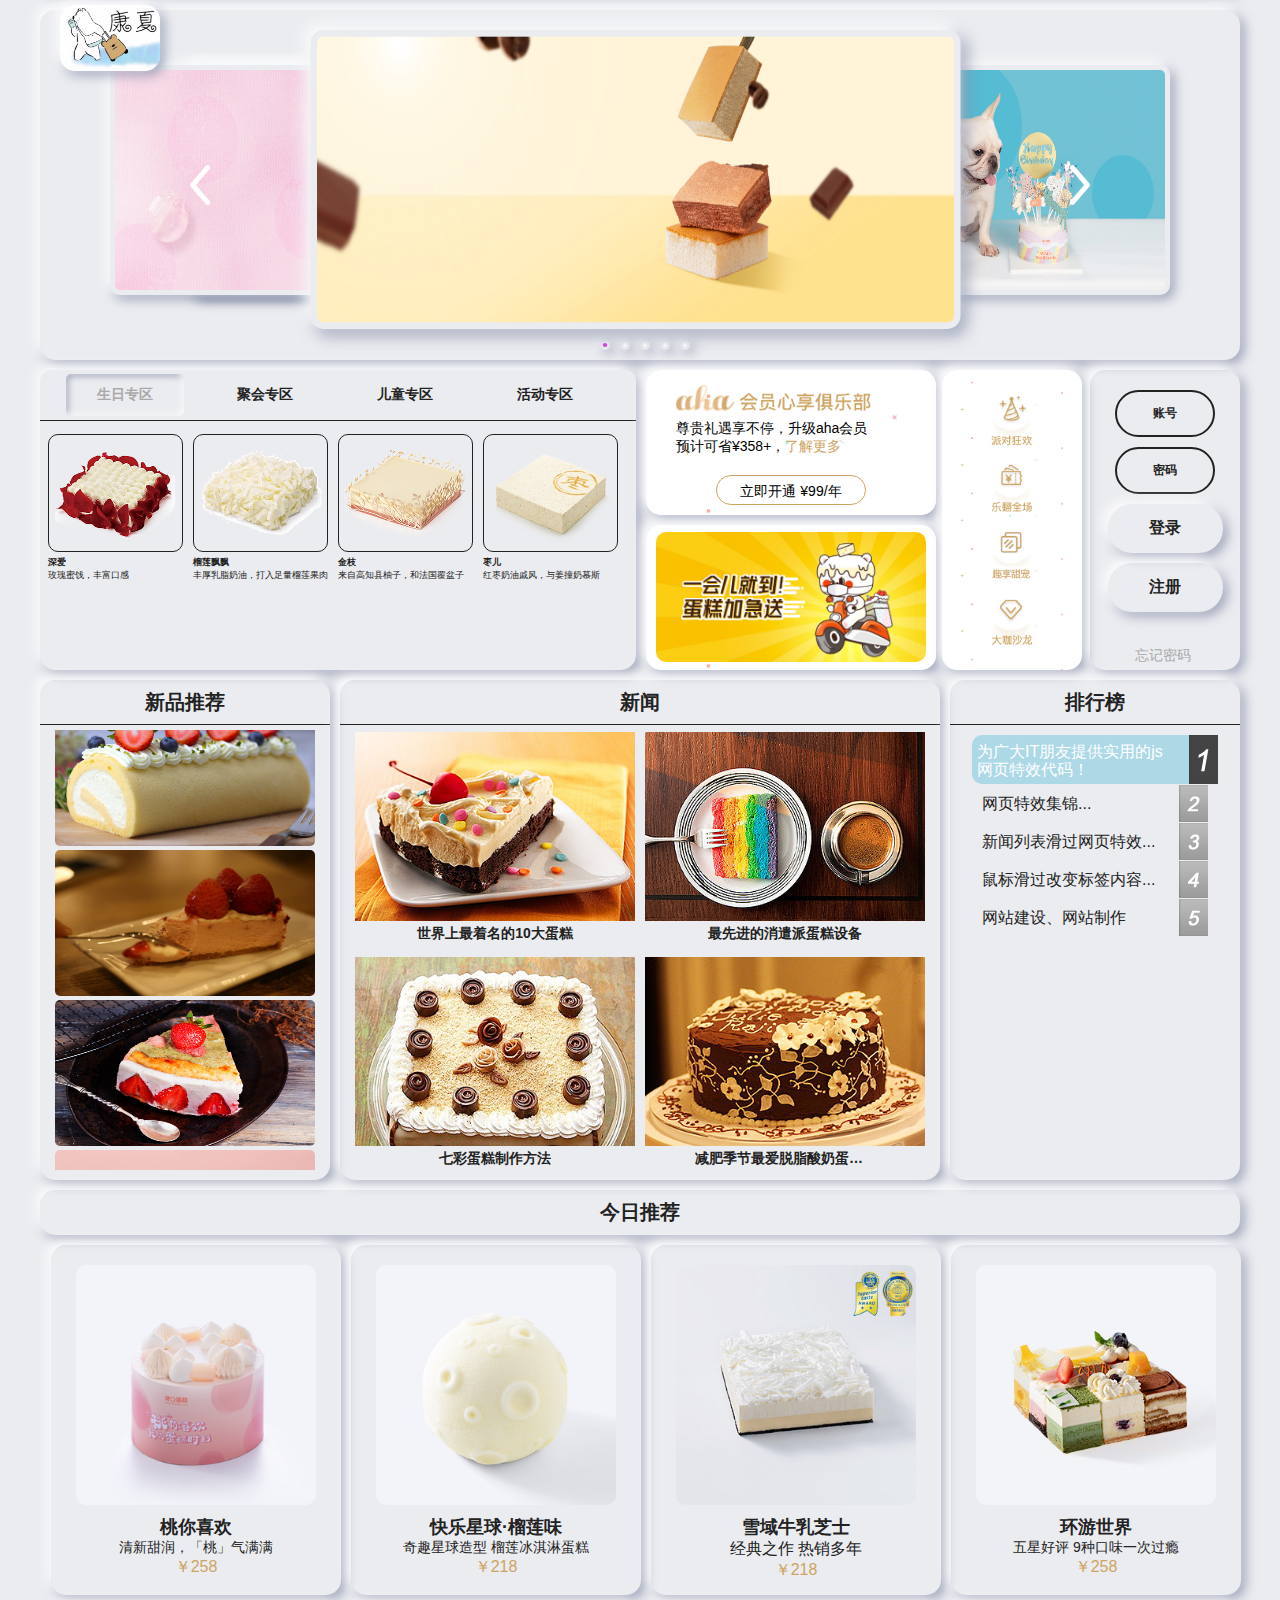
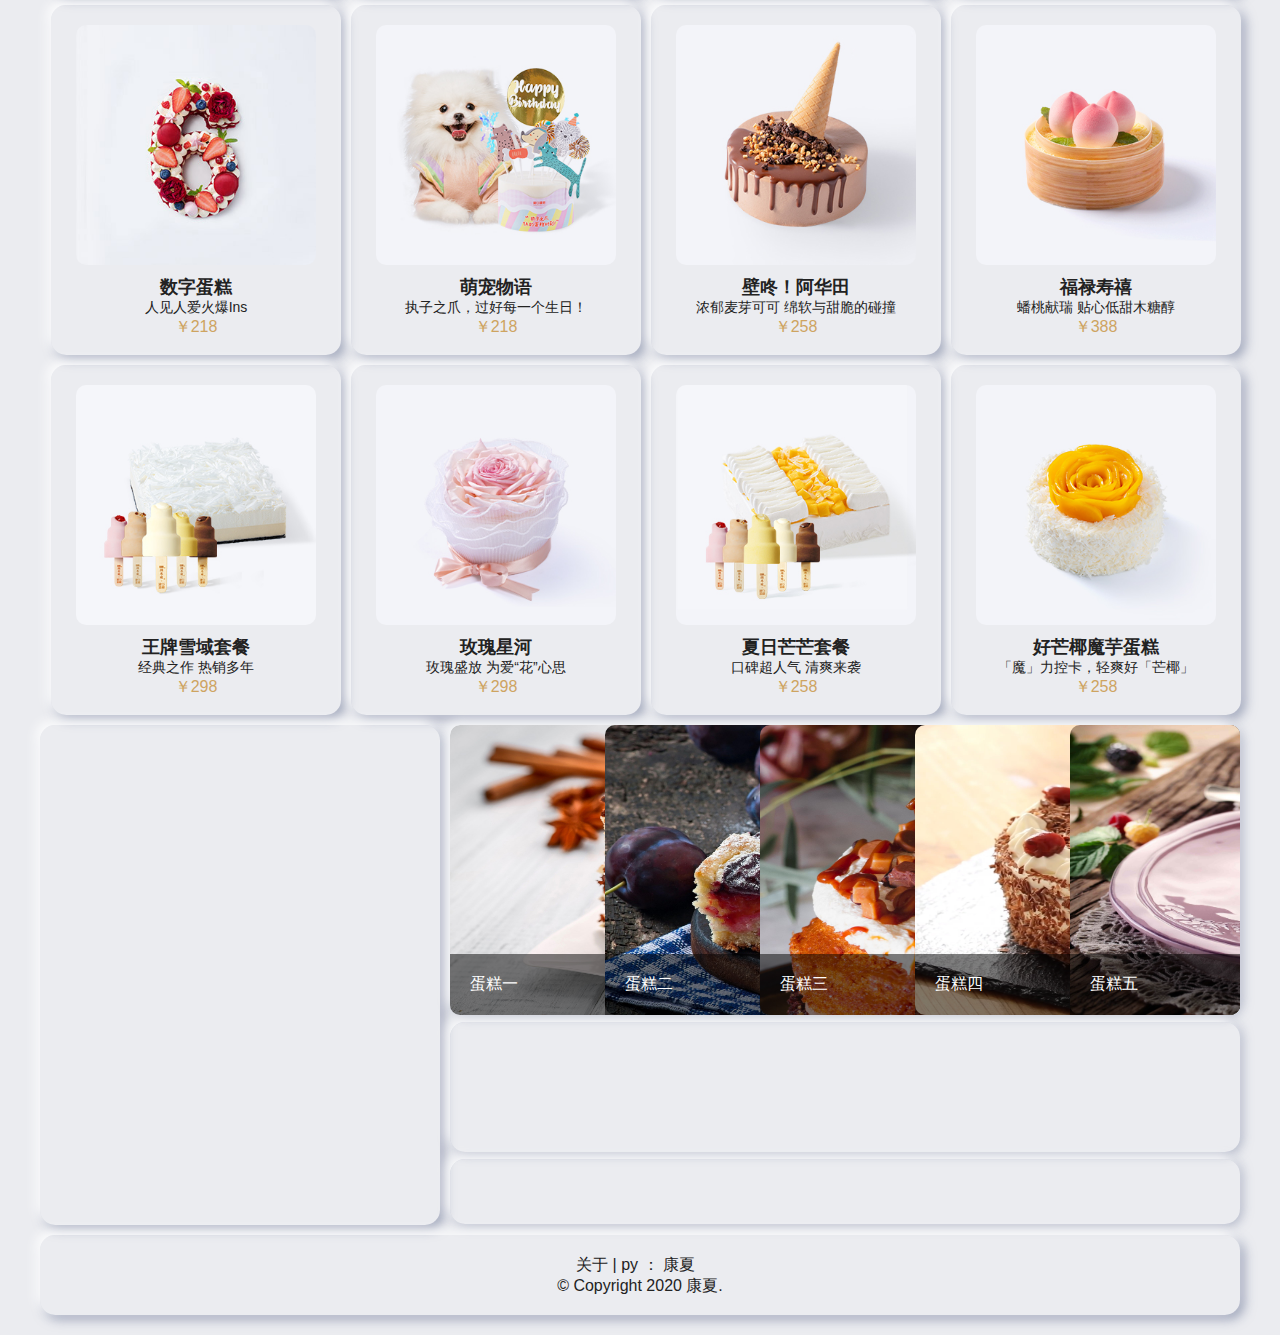
==== commit 73a244b0: "康夏" ====
--- a/index.html
+++ b/index.html
@@ -13,7 +13,7 @@
 			<!--日历-->
 			<section>
 				<div class="box">
-					<div class="container">
+					<div class="containerr">
 						<div class="dycalendar"></div>
 					</div>
 				</div>
@@ -38,15 +38,14 @@
 				<!--logo end-->
 
 				<!--关于-->
-				<div class="guanyu" title="关于">
+				<!--<div class="guanyu" title="关于">
 					<img src="img/关于.png" />
-				</div>
+				</div>-->
 				<!--关于end-->
 
 				<!--时间-->
 				<div class="time">
 					<div>
-						<span>Time:&nbsp;</span>
 						<span class="shijian"></span>
 						<span>&nbsp;pm</span>
 					</div>
@@ -56,15 +55,15 @@
 				<!--导航栏-->
 				<div class="daohang">
 					<ul>
-						<li class="dhg0">1</li>
-						<li class="dhg1">2</li>
-						<li class="dhg2">3</li>
-						<li class="dhg3">4</li>
-						<li class="dhg4">5</li>
-						<li class="dhg5">6</li>
-						<li class="dhg6">7</li>
-						<li class="dhg7">8</li>
-						<li class="dhg8">9</li>
+						<li class="dhg0">首页</li>
+						<li class="dhg1">蛋糕</li>
+						<li class="dhg2">定制</li>
+						<li class="dhg3">极速达</li>
+						<li class="dhg4">活动</li>
+						<li class="dhg5">品牌</li>
+						<li class="dhg6">新闻</li>
+						<li class="dhg7">联系</li>
+						<!--<li class="dhg8">9</li>-->
 					</ul>
 				</div>
 				<!--导航栏end-->
@@ -82,44 +81,139 @@
 						<main class="container">
 							<div class="tab-container">
 								<div class="tabs">
-									<div id="tab1" class="tab active">选项一</div>
-									<div id="tab2" class="tab">选项二</div>
-									<div id="tab3" class="tab">选项三</div>
-									<div id="tab4" class="tab">选项四</div>
+									<div id="tab1" class="tab active">生日专区</div>
+									<div id="tab2" class="tab">聚会专区</div>
+									<div id="tab3" class="tab">儿童专区</div>
+									<div id="tab4" class="tab">活动专区</div>
 								</div>
 								<div class="tab-content">
-									<div data-tab="tab1" style="display: block">
-										<h2>选项 1 内容</h2>
-										<img src="./icons/icon1.svg" alt="图标 1" />
-									</div>
-									<div data-tab="tab2" style="display: none">
-										<h2>选项 2 内容</h2>
-										<img src="./icons/icon2.svg" alt="图标 2" />
-									</div>
-									<div data-tab="tab3" style="display: none">
-										<h2>选项 3 内容</h2>
-										<img src="./icons/icon3.svg" alt="图标 3" />
-									</div>
-									<div data-tab="tab4" style="display: none">
-										<h2>选项 4 内容</h2>
-										<img src="./icons/icon3.svg" alt="图标 3" />
+									<div data-tab="tab1"class="tab_a" style="display: block">
+										<ul>
+											<li>
+												<img src="img/tab/5.png"/>
+												<p class="tab_wz">深爱</p>
+												<p>玫瑰蜜饯，丰富口感</p>
+											</li>
+											<li>
+												<img src="img/tab/6.png"/>
+												<p class="tab_wz">榴莲飘飘</p>
+												<p>丰厚乳脂奶油，打入足量榴莲果肉</p>
+											</li>
+											<li>
+												<img src="img/tab/7.png"/>
+												<p class="tab_wz">金枝</p>
+												<p>来自高知县柚子，和法国覆盆子</p>
+											</li>
+											<li>
+												<img src="img/tab/8.png"/>
+												<p class="tab_wz">枣儿</p>
+												<p>红枣奶油戚风，与姜撞奶慕斯</p>
+											</li>
+										</ul>
+									</div>
+									<div data-tab="tab2"class="tab_a" style="display: none">
+										<ul>
+											<li>
+												<img src="img/tab/a.png"/>
+												<p class="tab_wz">黑白巧克力慕斯</p>
+												<p>白巧克力慕斯的甜，与黑巧克力酱的苦</p>
+											</li>
+											<li>
+												<img src="img/tab/b.jpeg"/>
+												<p class="tab_wz">Tofu cheese Cake</p>
+												<p>米道孪生儿童蛋糕</p>
+											</li>
+											<li>
+												<img src="img/tab/c.png"/>
+												<p class="tab_wz">朗姆芝士</p>
+												<p>清香柠檬与乳酪夹心，微苦、微醺</p>
+											</li>
+											<li>
+												<img src="img/tab/d.png"/>
+												<p class="tab_wz">冻慕斯与焗芝士</p>
+												<p>马斯卡彭慕斯，叠加法国软芝士</p>
+											</li>
+										</ul>
+									</div>
+									<div data-tab="tab3"class="tab_a" style="display: none">
+										<ul>
+											<li>
+												<img src="img/tab/1.png"/>
+												<p class="tab_wz">黑白巧克力慕斯 彼尔德（Party）</p>
+												<p>“ 孩子的世界，简单到非黑即白。”</p>
+											</li>
+											<li>
+												<img src="img/tab/2.png"/>
+												<p class="tab_wz">米道</p>
+												<p>一款专为孩子设计的蛋糕</p>
+											</li>
+											<li>
+												<img src="img/tab/3.png"/>
+												<p class="tab_wz">芒果奶油蛋糕 </p>
+												<p>21cake配方芒果百香果慕斯夹心</p>
+											</li>
+											<li>
+												<img src="img/tab/4.png"/>
+												<p class="tab_wz">百香果酸乳酪慕斯（木糖醇）</p>
+												<p>冰淇淋口感，不同层次的酸与冰凉</p>
+											</li>
+										</ul>
+									</div>
+									<div data-tab="tab4"class="tab_a" style="display: none">
+										<ul>
+											<li>
+												<img src="img/tab/01.png"/>
+												<p class="tab_wz">茉莉花</p>
+												<p>淡金色茉莉花糖，浸满整朵茉莉花</p>
+											</li>
+											<li>
+												<img src="img/tab/02.png"/>
+												<p class="tab_wz">蔓生</p>
+												<p>乳脂奶油，沉浸手工树莓酱</p>
+											</li>
+											<li>
+												<img src="img/tab/03.png"/>
+												<p class="tab_wz">中秋坚果芝士慕斯</p>
+												<p>细腻、柔和，如同这深秋的月</p>
+											</li>
+											<li>
+												<img src="img/tab/04.png"/>
+												<p class="tab_wz">「新」杰瑞</p>
+												<p>芝士与坚果的完美融合</p>
+											</li>
+										</ul>
 									</div>
 								</div>
 							</div>
 						</main>
 					</div>
-					<div class="mk1_b"></div>
-					<div class="mk1_c"></div>
-					<div class="mk1_d"></div>
+					<div class="mk1_b">
+						<img src="img/qita/ahaLogo.png"/>
+						<p>尊贵礼遇享不停，升级aha会员预计可省¥358+，<a href="#">了解更多</a></p>
+						<div class="hy">立即开通 ¥99/年</div>
+					</div>
+					<div class="mk1_c">
+						<img src="img/qita/063D1720B840AC576B16AD15A4280CDA.jpg"/>
+					</div>
+					<div class="mk1_d">
+						<a href="#"><img src="img/qita/tb.png"/></a>
+					</div>
 					<div class="mk1_e">
-						<input type="text" name="" placeholder="账号">
-						<input type="password" name="" placeholder="密码">
+						<!--action="登录.html" method="post"-->
+						<form>
+							<input type="text" name="" placeholder="账号">
+							<input type="password" name="" placeholder="密码">
+							<div class="zhuce yangshi">登录</div>
+							<div class="guanyu yangshi">注册</div>
+							<a href="#">忘记密码</a>
+						</form>
 					</div>
 				</div>
 				<div class="mk4">
 					<div class="mk4_a">
+						<p>新品推荐</p>
 						<div style="float:left;margin-left: 10px;margin-top: 5px;">
-							<h3>新品推荐</h3></div>
+							</div>
 						<div id="scroll_logo2">
 							<div id="pic_box">
 								<a href="#"><img src="img/6.jpg" /></a><br />
@@ -132,8 +226,29 @@
 							<div id="pic_box_b"></div>
 						</div>
 					</div>
-					<div class="mk4_b"></div>
+					<div class="mk4_b">
+						<p>新闻</p>
+						<ul class="xw">
+							<li>
+								<img src="img/home/s_1117c193cc.jpg"/>
+								<p>世界上最着名的10大蛋糕</p>
+							</li>
+							<li>
+								<img src="img/home/s_9dc18169f4.jpg"/>
+								<p>最先进的消遣派蛋糕设备</p>
+							</li>
+							<li>
+								<img src="img/home/s_c0dfcbe242.jpg"/>
+								<p>七彩蛋糕制作方法</p>
+							</li>
+							<li>
+								<img src="img/home/s_e667a2ba6b.jpg"/>
+								<p>减肥季节最爱脱脂酸奶蛋糕，清凉细滑轻乳酪的口感</p>
+							</li>
+						</ul>
+					</div>
 					<div class="mk4_c">
+						<p>排行榜</p>
 						<div class="changeList">
 							<dl>
 								<dt id="b1" style="display:none" onmouseover="changebox(1);">
@@ -190,78 +305,161 @@
 									</div>
 								</dd>
 							</dl>
-							<dl>
-								<dt id="b6" onmouseover="changebox(6);">
-						      <p>网站建设、网站制作</p>
-						      <em><img src="images/shu5.gif"  width="29" height="37"/></em></dt>
-								<dd id="a6" style="display:none;">
-									<h1><img src="images/shu1_5.gif" width="29" height="49" /></h1>
-									<div class="changeListText">
-										<a href="" target="_blank">仿腾讯/新浪图片展示网页特效</a>
-									</div>
-								</dd>
-							</dl>
-							<dl>
-								<dt id="b7" onmouseover="changebox(7);">
-						      <p>网站建设、网站制作</p>
-						      <em><img src="images/shu5.gif"  width="29" height="37"/></em></dt>
-								<dd id="a7" style="display:none;">
-									<h1><img src="images/shu1_5.gif" width="29" height="49" /></h1>
-									<div class="changeListText">
-										<a href="" target="_blank">仿腾讯/新浪图片展示网页特效</a>
-									</div>
-								</dd>
-							</dl>
-							<dl>
-								<dt id="b8" onmouseover="changebox(8);">
-						      <p>网站建设、网站制作</p>
-						      <em><img src="images/shu5.gif"  width="29" height="37"/></em></dt>
-								<dd id="a8" style="display:none;">
-									<h1><img src="images/shu1_5.gif" width="29" height="49" /></h1>
-									<div class="changeListText">
-										<a href="" target="_blank">仿腾讯/新浪图片展示网页特效</a>
-									</div>
-								</dd>
-							</dl>
-							<dl>
-								<dt id="b9" onmouseover="changebox(9);">
-						      <p>网站建设、网站制作</p>
-						      <em><img src="images/shu5.gif"  width="29" height="37"/></em></dt>
-								<dd id="a9" style="display:none;">
-									<h1><img src="images/shu1_5.gif" width="29" height="49" /></h1>
-									<div class="changeListText">
-										<a href="" target="_blank">仿腾讯/新浪图片展示网页特效</a>
-									</div>
-								</dd>
-							</dl>
-							<dl>
-								<dt id="b10" onmouseover="changebox(10);">
-						      <p>网站建设、网站制作</p>
-						      <em><img src="images/shu5.gif"  width="29" height="37"/></em></dt>
-								<dd id="a10" style="display:none;">
-									<h1><img src="images/shu1_5.gif" width="29" height="49" /></h1>
-									<div class="changeListText">
-										<a href="" target="_blank">仿腾讯/新浪图片展示网页特效</a>
-									</div>
-								</dd>
-							</dl>
 						</div>
 					</div>
 				</div>
+				<div class="jrtj">今日推荐</div>
 				<div class="mk2">
 					<ul class="mk2_a">
-						<li></li>
-						<li></li>
-						<li></li>
-						<li></li>
+						<li>
+							<img src="img/list/1.jpg"/>
+							<div>
+								<p class="wz_bt">桃你喜欢</p>
+								<p class="wz_nr">清新甜润，「桃」气满满 </p>
+								<p class="wz_jg">￥258</p>
+							</div>
+						</li>
+						<li>
+							<img src="img/list/2.jpg"/>
+							<div>
+								<p class="wz_bt">快乐星球·榴莲味</p>
+								<p class="wz_nr">奇趣星球造型 榴莲冰淇淋蛋糕 </p>
+								<p class="wz_jg">￥218</p>
+							</div>
+						</li>
+						<li>
+							<img src="img/list/3.jpg"/>
+							<div>
+								<p class="wz_bt">雪域牛乳芝士</p>
+								<p class="wz _nr"> 经典之作 热销多年 </p>
+								<p class="wz_jg">￥218</p>
+							</div>
+						</li>
+						<li>
+							<img src="img/list/4.jpg"/>
+							<div>
+								<p class="wz_bt">环游世界</p>
+								<p class="wz_nr">五星好评 9种口味一次过瘾</p>
+								<p class="wz_jg">￥258</p>
+							</div>
+						</li>
+						<li>
+							<img src="img/list/5.jpg"/>
+							<div>
+								<p class="wz_bt">数字蛋糕</p>
+								<p class="wz_nr">人见人爱火爆Ins</p>
+								<p class="wz_jg">￥218</p>
+							</div>
+						</li>
+						<li>
+							<img src="img/list/6.jpg"/>
+							<div>
+								<p class="wz_bt">萌宠物语</p>
+								<p class="wz_nr">执子之爪，过好每一个生日！ </p>
+								<p class="wz_jg">￥218</p>
+							</div>
+						</li>
+						<li>
+							<img src="img/list/7.jpg"/>
+							<div>
+								<p class="wz_bt">壁咚！阿华田</p>
+								<p class="wz_nr">浓郁麦芽可可 绵软与甜脆的碰撞 </p>
+								<p class="wz_jg">￥258</p>
+							</div>
+						</li>
+						<li>
+							<img src="img/list/8.jpg"/>
+							<div>
+								<p class="wz_bt">福禄寿禧</p>
+								<p class="wz_nr"> 蟠桃献瑞 贴心低甜木糖醇</p>
+								<p class="wz_jg">￥388</p>
+							</div>
+						</li>
+						<li>
+							<img src="img/list/9.jpg"/>
+							<div>
+								<p class="wz_bt">王牌雪域套餐</p>
+								<p class="wz_nr">经典之作 热销多年 </p>
+								<p class="wz_jg">￥298</p>
+							</div>
+						</li>
+						<li>
+							<img src="img/list/10.jpg"/>
+							<div>
+								<p class="wz_bt">玫瑰星河</p>
+								<p class="wz_nr"> 玫瑰盛放 为爱“花”心思</p>
+								<p class="wz_jg">￥298</p>
+							</div>
+						</li>
+						<li>
+							<img src="img/list/11.jpg"/>
+							<div>
+								<p class="wz_bt">夏日芒芒套餐</p>
+								<p class="wz_nr"> 口碑超人气  清爽来袭</p>
+								<p class="wz_jg">￥258</p>
+							</div>
+						</li>
+						<li>
+							<img src="img/list/12.jpg"/>
+							<div>
+								<p class="wz_bt">好芒椰魔芋蛋糕</p>
+								<p class="wz_nr">「魔」力控卡，轻爽好「芒椰」 </p>
+								<p class="wz_jg">￥258</p>
+							</div>
+						</li>
 					</ul>
 				</div>
 				<div class="mk3">
 					<div class="mk3_a"></div>
 					<ul class="mk3_b">
-						<li></li>
-						<li></li>
-						<li></li>
+						<li class="mk3_b1">
+							<div class="containers">
+								<ul>
+									<li>
+										<div class="image_title">
+											<a href="#">蛋糕一</a>
+										</div>
+										<a href="#">
+											<img src="img/1.jpg">
+										</a>
+									</li>
+								<li>
+								<div class="image_title">
+									<a href="#">蛋糕二</a>
+								</div>
+								<a href="#">
+									<img src="img/2.jpg">
+								</a>
+						  		</li>
+							<li>
+								<div class="image_title">
+									<a href="#">蛋糕三</a>
+								</div>
+								<a href="#">
+									<img src="img/3.jpg">
+								</a>
+							</li>
+							<li>
+								<div class="image_title">
+									<a href="#">蛋糕四</a>
+								</div>
+								<a href="#">
+									<img src="img/4.jpg">
+								</a>
+							</li>
+							<li>
+								<div class="image_title">
+									<a href="#">蛋糕五</a>
+								</div>
+								<a href="#">
+									<img src="img/5.jpg">
+								</a>
+							</li>
+								</ul>
+							</div>
+						</li>
+						<li class="mk3_b2"></li>
+						<li class="mk3_b3"></li>
 					</ul>
 				</div>
 			</div>
@@ -297,16 +495,14 @@
 					</div>
 			</div>-->
 		</div>
+		<script src="js/lunbo.js" type="text/javascript" charset="utf-8"></script>
+		<script src="js/index.js" type="text/javascript" charset="utf-8"></script>
 		<script src="js/tab.js" type="text/javascript" charset="utf-8"></script>
 		<script src="js/banner.js" type="text/javascript" charset="utf-8"></script>
 		<script src="js/dycalendar.min.js" type="text/javascript" charset="utf-8"></script>
 		<script src="js/hddb.js" type="text/javascript" charset="utf-8"></script>
+		<script src="js/qiehuan.js" type="text/javascript" charset="utf-8"></script>
 		<script src="js/rili.js" type="text/javascript" charset="utf-8"></script>
-		<script src="js/hddb.js" type="text/javascript" charset="utf-8"></script>
-		<script src="js/qiehuan.js" type="text/javascript" charset="utf-8"></script>
-		<script src="js/time.js" type="text/javascript" charset="utf-8"></script>
-		<script src="js/index.js" type="text/javascript" charset="utf-8"></script>
-		<script src="js/lunbo.js" type="text/javascript" charset="utf-8"></script>
 	</body>
 
 </html>--- a/css/index.css
+++ b/css/index.css
@@ -1,3 +1,166 @@
+
+	/*tab的*/
+	 .tab_a ul li{
+		width: 135px;
+		height: 200px;
+		/*background: aqua;*/
+		margin: 5px;
+		float: left;
+	}
+	.tab_a ul li>img{
+		width: 100%;
+		height: 118px;
+		border: 1px solid var(--base);
+		border-radius: 10px;
+	}
+	.tab_a ul li p{
+		font-size: 9px;
+	}
+	.tab_wz{
+		font-weight: bolder;
+	}
+	/*很多的*/
+	.jrtj{
+		border: none !important;
+		position: relative;
+		margin-top: 10px;
+		height: 40px;
+		border-radius: 15px;
+		box-shadow: -4px -4px 12px rgb(255, 255, 255), 4px 4px 12px rgba(121, 130, 160, 0.747);
+	}
+	.mk2_a img{
+		width: 240px;
+		left: 0;
+		right: 0;
+		margin: 20px auto;
+		/*height: 150px;*/
+		border-radius: 10px;
+		position: absolute;
+	}
+	.mk2_a div{
+		width: 200px;
+		height: 70px;
+		/*background: aqua;*/
+		position: absolute;
+		bottom: 10px;
+		left: 0;
+		right: 0;
+		margin: 0 auto;
+		text-align: center;
+	}
+	.wz_bt{
+		font-size: 18px;
+		font-weight: bolder;
+	}
+	.wz_nr{
+		font-size: 14px;
+	}
+	.wz_jg{
+		color: #cea461;
+	}
+	/*新闻*/
+	.mk4_b>p,.mk4_c>p,.mk4_a>p,.jrtj{
+		font-size: 20px;
+		font-weight: bolder;
+		height: 45px;
+		line-height: 45px;
+		text-align: center;
+		border-bottom: 1px solid var(--base);
+	}
+	.xw{
+		position: relative;
+		left: 10px;
+		top: 2px;
+	}
+	.xw p{
+		width: 180px;
+		position: absolute;
+		left: 0px;
+		right: 0;
+		margin: 0 auto;
+		text-align: center;
+		font-size: 14px;
+		font-weight: bolder;
+		white-space: nowrap;
+		text-overflow: ellipsis;
+		overflow: hidden;
+	}
+	.xw li{
+		width: 280px;
+		height: 215px;
+		/*background: salmon;*/
+		margin: 5px;
+		float: left;
+		position: relative;
+		
+	}
+	.xw li img{
+		width: 100%;
+	}
+	/*百叶窗*/
+			.containers{
+				width: 790px; 
+				height: 290px;
+				overflow: hidden;
+				border-radius: 10px;
+				-webkit-box-shadow: 0 0 0px #000;
+			}
+			.containers img{
+				border-radius: 10px;
+				width: 640px;
+				height: 290px;
+			}
+			.containers li{
+				width:155px;
+				display: block;
+				position: relative;
+				float: left;	
+				-webkit-transition: all 0.5s;
+			}
+			.containers ul:hover li {width: 50px;}
+			.containers ul li:hover {width: 540px;}
+			.containers li img {
+				display: block;
+			}
+			.image_title {
+				background: rgba(0, 0, 0, 0.5);
+				position: absolute;
+				left: 0; 
+				bottom: 0;	
+				width: 640px;	
+			}
+			.image_title a {
+				display: block;
+				color: #fff;
+				text-decoration: none;
+				padding: 20px;
+				font-size: 16px;
+			}
+	/*排行榜*/
+	select,
+	input,
+	textarea {
+		font: 12px "宋体";
+		outline: none;
+	}
+	
+	table {
+		border-collapse: collapse;
+		border-spacing: 0;
+	}
+	
+	ul,
+	ol,
+	li {
+		list-style-type: none;
+		vertical-align: 0;
+	}
+	
+	a {
+		outline-style: none;
+		text-decoration: none;
+	}
+	
 	:focus {
 		-moz-outline-style: none;
 	}
@@ -41,8 +204,9 @@
 		font-family: Arial;
 		left: 0;
 		right: 0;
-		margin: 50px auto;
-	}
+		margin: 10px auto;
+	}
+	
 	.changeList dt {
 		display: block;
 		height: 37px;
@@ -59,7 +223,7 @@
 	
 	.changeList dt p {
 		float: left;
-		color: #757575;
+		color: var(--base);
 	}
 	
 	.changeList dd {
@@ -102,36 +266,9 @@
 		color: #FFF;
 	}
 	
-	table {
-		border-collapse: collapse;
-		border-spacing: 0;
-	}
-	
-	select,
-	input,
-	textarea {
-		font: 12px "宋体";
-		outline: none;
-	}
-	/*body { color: #333; text-align: center; font: 12px "宋体"; }*/
-	
-	ul,
-	ol,
-	li {
-		list-style-type: none;
-		vertical-align: 0;
-	}
-	
-	a {
-		outline-style: none;
-		color: #333;
-		text-decoration: none;
-	}
-	
-	a,
-	area {
-		blr: expression(this.onFocus=this.blur())
-	}
+	
+	
+	
 	/*纵向轮播*/
 	
 	#scroll_logo1 {
@@ -143,12 +280,11 @@
 	
 	#scroll_logo2 {
 		width: 270px;
-		height: 450px;
+		height: 440px;
 		overflow: hidden;
 		clear: left;
 		float: left;
-		margin-left: 8px;
-		margin-top: 10px;
+		margin-left: 15px;
 		/*border-radius: 5px;*/
 	}
 	
@@ -158,33 +294,66 @@
 		border-radius: 5px;
 	}
 	
-	#scroll_logo2 a,
+	/*#scroll_logo2 a,
 	a:hover {
 		overflow: hidden;
 		margin: 5px;
-	}
+	}*/
 	/*登录*/
 	
 	.mk1_e input[type="text"],
 	.mk1_e input[type="password"] {
 		border: 0;
+		font-weight: bolder;
 		background: none;
 		display: block;
-		margin: 20px auto;
+		margin: 20px auto 10px;
 		text-align: center;
 		border: 2px solid var(--base);
 		padding: 14px 10px;
-		width: 50px;
+		width: 100px;
 		outline: none;
 		color: var(--base);
 		border-radius: 24px;
 		transition: 0.25s;
 	}
-	
+	.mk1_e input[type="password"]{
+		margin: 10px auto 10px !important;
+	}
+	.mk1_e input::placeholder{
+		color: var(--base);
+	}
 	.mk1_e input[type="text"]:focus,
 	.mk1_e input[type="password"]:focus {
 		width: 150px;
 		border-color: var(--base);
+		/*color: var(--base);*/
+	}
+	.yangshi {
+			width: 115px;
+			font-weight: bolder;
+            border: 0;
+            background: none;
+            display: block;
+            margin: 10px auto;
+            text-align: center;
+            /*border: 2px solid #2ecc71;*/
+            padding: 14px 40px;
+            outline: none;
+            border-radius: 24px;
+            box-shadow: -4px -4px 12px rgb(255, 255, 255), 4px 4px 12px rgba(121, 130, 160, 0.747);
+        }
+    .yangshi:active {
+		box-shadow: inset -2px -2px 6px rgb(255, 255, 255), inset 2px 2px 6px rgba(121, 130, 160, 0.747);
+		color: #185ef0;
+	}
+	.mk1_e a{
+		position: absolute !important;
+		bottom: 5px;
+		left: 45px;
+		font-family: "微软雅黑";
+		color: darkgray;
+		font-size: 14px;
 	}
 	/*回到顶部*/
 	
@@ -384,7 +553,7 @@
 	/*end*/
 	/*关于*/
 	
-	.guanyu {
+	/*.guanyu {
 		width: 50px;
 		height: 50px;
 		position: absolute;
@@ -395,14 +564,14 @@
 	
 	.guanyu>img {
 		width: 100%;
-		/*box-shadow: 8px 5px 10px darkgray;*/
-	}
+	}*/
 	/*end*/
 	/*时间*/
 	
 	.time {
-		width: 115px;
+		width: 80px;
 		height: 50px;
+		text-align: center;
 		/*background: #ebecf0;*/
 		box-shadow: -4px -4px 12px rgb(255, 255, 255), 4px 4px 12px rgba(121, 130, 160, 0.747);
 		position: absolute;
@@ -519,12 +688,12 @@
 		animation: li8 2s 0.5s linear forwards;
 	}
 	
-	.daohang>ul>li:nth-child(9) {
+	/*.daohang>ul>li:nth-child(9) {
 		left: -100px;
 		animation: li9 2s linear forwards;
-	}
-	
-	@keyframes lin {
+	}*/
+	
+	/*@keyframes lin {
 		0% {
 			left: 0px;
 			width: 70px;
@@ -544,7 +713,7 @@
 			transform: scale(1);
 		}
 	}
-	
+	*/
 	@keyframes li1 {
 		0% {
 			top: -100px;
@@ -561,7 +730,7 @@
 			opacity: 0;
 		}
 		100% {
-			left: 0px;
+			left: 70px;
 			width: 70px;
 			height: 70px;
 			/*color: #626567;*/
@@ -585,7 +754,7 @@
 			opacity: 0;
 		}
 		100% {
-			left: 90px;
+			left: 170px;
 			width: 70px;
 			height: 70px;
 			/*color: #626567;*/
@@ -608,7 +777,7 @@
 			opacity: 0;
 		}
 		100% {
-			left: 180px;
+			left: 270px;
 			width: 70px;
 			height: 70px;
 			/*color: #626567;*/
@@ -631,7 +800,7 @@
 			opacity: 0;
 		}
 		100% {
-			left: 270px;
+			left: 370px;
 			width: 70px;
 			height: 70px;
 			/*color: #626567;*/
@@ -654,7 +823,7 @@
 			opacity: 0;
 		}
 		100% {
-			left: 365px;
+			left: 470px;
 			width: 70px;
 			height: 70px;
 			/*color: #626567;*/
@@ -677,7 +846,7 @@
 			opacity: 0;
 		}
 		100% {
-			left: 455px;
+			left: 570px;
 			width: 70px;
 			height: 70px;
 			/*color: #626567;*/
@@ -693,14 +862,14 @@
 			opacity: 0;
 		}
 		50% {
-			left: 550px;
-			width: 70px;
-			height: 70px;
-			/*color: rgba(0,0,0,0);*/
-			opacity: 0;
-		}
-		100% {
-			left: 550px;
+			left: 570px;
+			width: 70px;
+			height: 70px;
+			/*color: rgba(0,0,0,0);*/
+			opacity: 0;
+		}
+		100% {
+			left: 670px;
 			width: 70px;
 			height: 70px;
 			/*color: #626567;*/
@@ -723,35 +892,32 @@
 			opacity: 0;
 		}
 		100% {
-			left: 640px;
+			left: 770px;
 			width: 70px;
 			height: 70px;
 			/*color: #626567;*/
 		}
 	}
 	
-	@keyframes li9 {
+	/*@keyframes li9 {
 		0% {
 			left: -100px;
 			width: 0px;
 			height: 0px;
-			/*color: rgba(0,0,0,0);*/
 			opacity: 0;
 		}
 		50% {
 			left: 730px;
 			width: 70px;
 			height: 70px;
-			/*color: rgba(0,0,0,0);*/
 			opacity: 0;
 		}
 		100% {
 			left: 730px;
 			width: 70px;
 			height: 70px;
-			/*color: #626567;*/
-		}
-	}
+		}
+	}*/
 	/*end*/
 	
 	.zhu1 {
@@ -815,23 +981,78 @@
 		width: 290px;
 		height: 145px;
 		left: 606px;
-	}
-	
+		background-image: url(../img/qita/caidai.jpg);
+		background-size: 400%;
+	}
+	.mk1_b>img{
+		height: 26px;
+		position: absolute;
+		left: 30px;
+		top: 15px;
+	}
+	.mk1_b>p{
+		width: 200px;
+		/*background: darkgoldenrod;*/
+		position: absolute;
+		left: 30px;
+		top: 50px;
+		font-size: 14px;
+		color: #000000;
+	}
+	.mk1_b>p a{
+		text-decoration: none;
+		color: #cea461 !important;
+	}
+	.hy{
+		width: 150px;
+		height: 30px;
+		border: 1px solid #cea461;
+		line-height: 30px;
+		text-align: center;
+		left: 0;
+		right: 0;
+		margin: 0 auto;
+		bottom: 10px;
+		position: absolute;
+		font-size: 14px;
+		border-radius: 50px;
+		color: #000000;
+	}
+	.hy:hover{
+		background: #cea461;
+	}
 	.mk1_c {
 		position: absolute;
 		width: 290px;
 		height: 145px;
 		left: 606px;
 		top: 155px;
-	}
-	
+		background-image: url(../img/qita/caidai.jpg);
+		background-size: 400%;
+	}
+	.mk1_c img{
+		position: absolute;
+		width: 270px;
+		height: 130px;
+		border-radius: 10px;
+		top: 7px;
+		left: 10px;
+	}
 	.mk1_d {
 		position: absolute;
 		width: 140px;
 		height: 300px;
 		right: 158px;
-	}
-	
+		background-image: url(../img/qita/caidai.jpg);
+		background-size: 400%;
+	}
+	.mk1_d img{
+		height: 290px;
+		position: absolute;
+		left: 0;
+		right: 0;
+		margin: 0 auto;
+	}
 	.mk1_e {
 		position: absolute;
 		width: 150px;
@@ -842,23 +1063,21 @@
 	
 	.mk2 {
 		width: 100%;
-		height: 180px;
+		height: 1100px;
 		/*background: #000000;*/
 		position: relative;
 		left: 6px;
-	}
-	
-	.mk2_a li:nth-child(1) {
-		margin: 10px 5px 0px 0px;
+		top: 5px;
 	}
 	
 	.mk2_a li {
+		position: relative;
 		width: 290px;
-		height: 170px;
+		height: 350px;
 		border-radius: 15px;
 		list-style: none;
 		float: left;
-		margin: 10px 5px;
+		margin: 5px;
 		box-shadow: -4px -4px 12px rgb(255, 255, 255), 4px 4px 12px rgba(121, 130, 160, 0.747);
 	}
 	/*模块三*/
@@ -868,7 +1087,7 @@
 		height: 500px;
 		/*background: #000000;*/
 		position: relative;
-		margin-top: 10px;
+		margin-top: -10px;
 	}
 	
 	.mk3_a {
@@ -884,13 +1103,22 @@
 		left: 410px;
 	}
 	
-	.mk3_b li {
-		width: 790px;
-		height: 160px;
+	.mk3_b>li {
 		border-radius: 15px;
 		box-shadow: -4px -4px 12px rgb(255, 255, 255), 1px 1px 12px rgba(121, 130, 160, 0.747);
-		margin-top: 6px;
 		list-style: none;
+	}
+	.mk3_b>li:nth-child(1){
+		height: 290px;
+		margin: 0px 0;
+	}
+	.mk3_b>li:nth-child(2){
+		height: 130px;
+		margin-top: 7px;
+	}
+	.mk3_b>li:nth-child(3){
+		height: 65px;
+		margin-top: 7px;
 	}
 	/*模块四*/
 	
@@ -938,7 +1166,7 @@
 		/*background: #ebecf0;*/
 		position: relative;
 		border-radius: 15px;
-		margin: 10px auto;
+		margin: 10px auto 20px;
 		text-align: center;
 		color: var(--base);
 	}
@@ -1015,11 +1243,12 @@
 	}
 	
 	.tab {
-		padding: 12px 36px;
+		padding: 12px 31px;
 		cursor: pointer;
 		transition: 0.3s;
 		margin-left: 22px;
 		font-weight: bold;
+		font-size: 14px;
 	}
 	
 	.tab.active {
@@ -1039,19 +1268,16 @@
   4px 4px 12px rgba(121, 130, 160, 0.747);*/
 	}
 	
-	.tab-content>div>img {
-		height: 100px;
-	}
-	
+
 	.tab-content>div {
 		animation: fadeIn 1.3s;
 	}
 	
-	.tab-content h2 {
+	/*.tab-content h2 {
 		margin-bottom: 24px;
 		font-weight: 400;
 	}
-	
+	*/
 	@keyframes fadeIn {
 		from {
 			opacity: 0;
--- a/css/mian.css
+++ b/css/mian.css
@@ -5,7 +5,7 @@
 	user-select: none;
 }
 
-.daohang>ul li,
+h3,p,.daohang>ul li,
 .time:hover {
 	cursor: pointer;
 }
@@ -18,6 +18,7 @@
 }
 
 * {
+	/*color: var(--base)!important;*/
 	padding: 0;
 	margin: 0;
 	box-sizing: border-box;
@@ -164,15 +165,15 @@
 	display: none;
 }
 
-section .box .container {
+section .box .containerr {
 	position: relative;
 	display: flex;
 	justify-content: center;
 	align-items: center;
-	width: 260px;
-	height: 300px;
+	width: 400px;
+	height: 330px;
 	top: 90px;
-	left: 940px;
+	left: 910px;
 	background-color: rgba(255, 255, 255, 0.1);
 	box-shadow: 0 25px 45px rgba(0, 0, 0, 0.1);
 	border: 1px solid rgba(255, 255, 255, .5);
@@ -187,23 +188,27 @@
 	/* filter: blur(2px); */
 }
 
-section .box .container .dycalendar {
+section .box .containerr .dycalendar {
+	width: 90%;
+}
+
+section .box .containerr .dycalendar table {
 	width: 100%;
-}
-
-section .box .container .dycalendar table {
-	width: 100%;
+	margin-top: 30px;
+	/*margin: 20px;*/
 }
 
 .dycalendar-month-container .dycalendar-body table tr td {
-	color: #fff;
+	color: var(--base);
 	cursor: pointer;
+	/*margin-top: 300px;*/
 }
 
 .dycalendar-month-container .dycalendar-body table tr:nth-child(1) td {
 	background-color: rgba(255, 255, 255, 0.5);
 	border-radius: 10px;
 	font-weight: 400;
+	/*margin-top: 100px;*/
 }
 
 .dycalendar-month-container .dycalendar-body table tr td:hover {
@@ -221,7 +226,7 @@
 .dycalendar-month-container .dycalendar-header .dycalendar-prev-next-btn.prev-btn,
 .dycalendar-month-container .dycalendar-header .dycalendar-prev-next-btn.next-btn {
 	background-color: rgba(255, 255, 255, 0.1);
-	color: #fff;
+	color: var(--base);
 	width: 14px;
 	height: 13px;
 	border-radius: 10px;
@@ -232,7 +237,7 @@
 }
 
 .dycalendar-month-container .dycalendar-span-month-year {
-	color: #fff;
+	color: var(--base);
 	width: 100%;
 	height: 3px;
 	display: flex;
@@ -277,9 +282,11 @@
 }
 
 .dycalendar-month-container {
-	padding: 10px;
+	/*padding: 10px;*/
+	margin-top: 60px;
 	text-align: center;
 	font-family: Arial;
+	height: 300px;
 }
 
 .dycalendar-month-container div {
@@ -298,11 +305,13 @@
 }
 
 .dycalendar-month-container .dycalendar-header .dycalendar-prev-next-btn.prev-btn {
-	left: 0;
+	left: 70px;
+	top: -5px;
 }
 
 .dycalendar-month-container .dycalendar-header .dycalendar-prev-next-btn.next-btn {
-	right: 0;
+	right: 70px;
+	top: -5px;
 }
 
 .dycalendar-month-container .dycalendar-span-month-year {
@@ -311,7 +320,7 @@
 }
 
 .dycalendar-month-container .dycalendar-body table tr td {
-	padding: 5px;
+	padding: 7px;
 }
 
 .dycalendar-month-container .dycalendar-target-date,
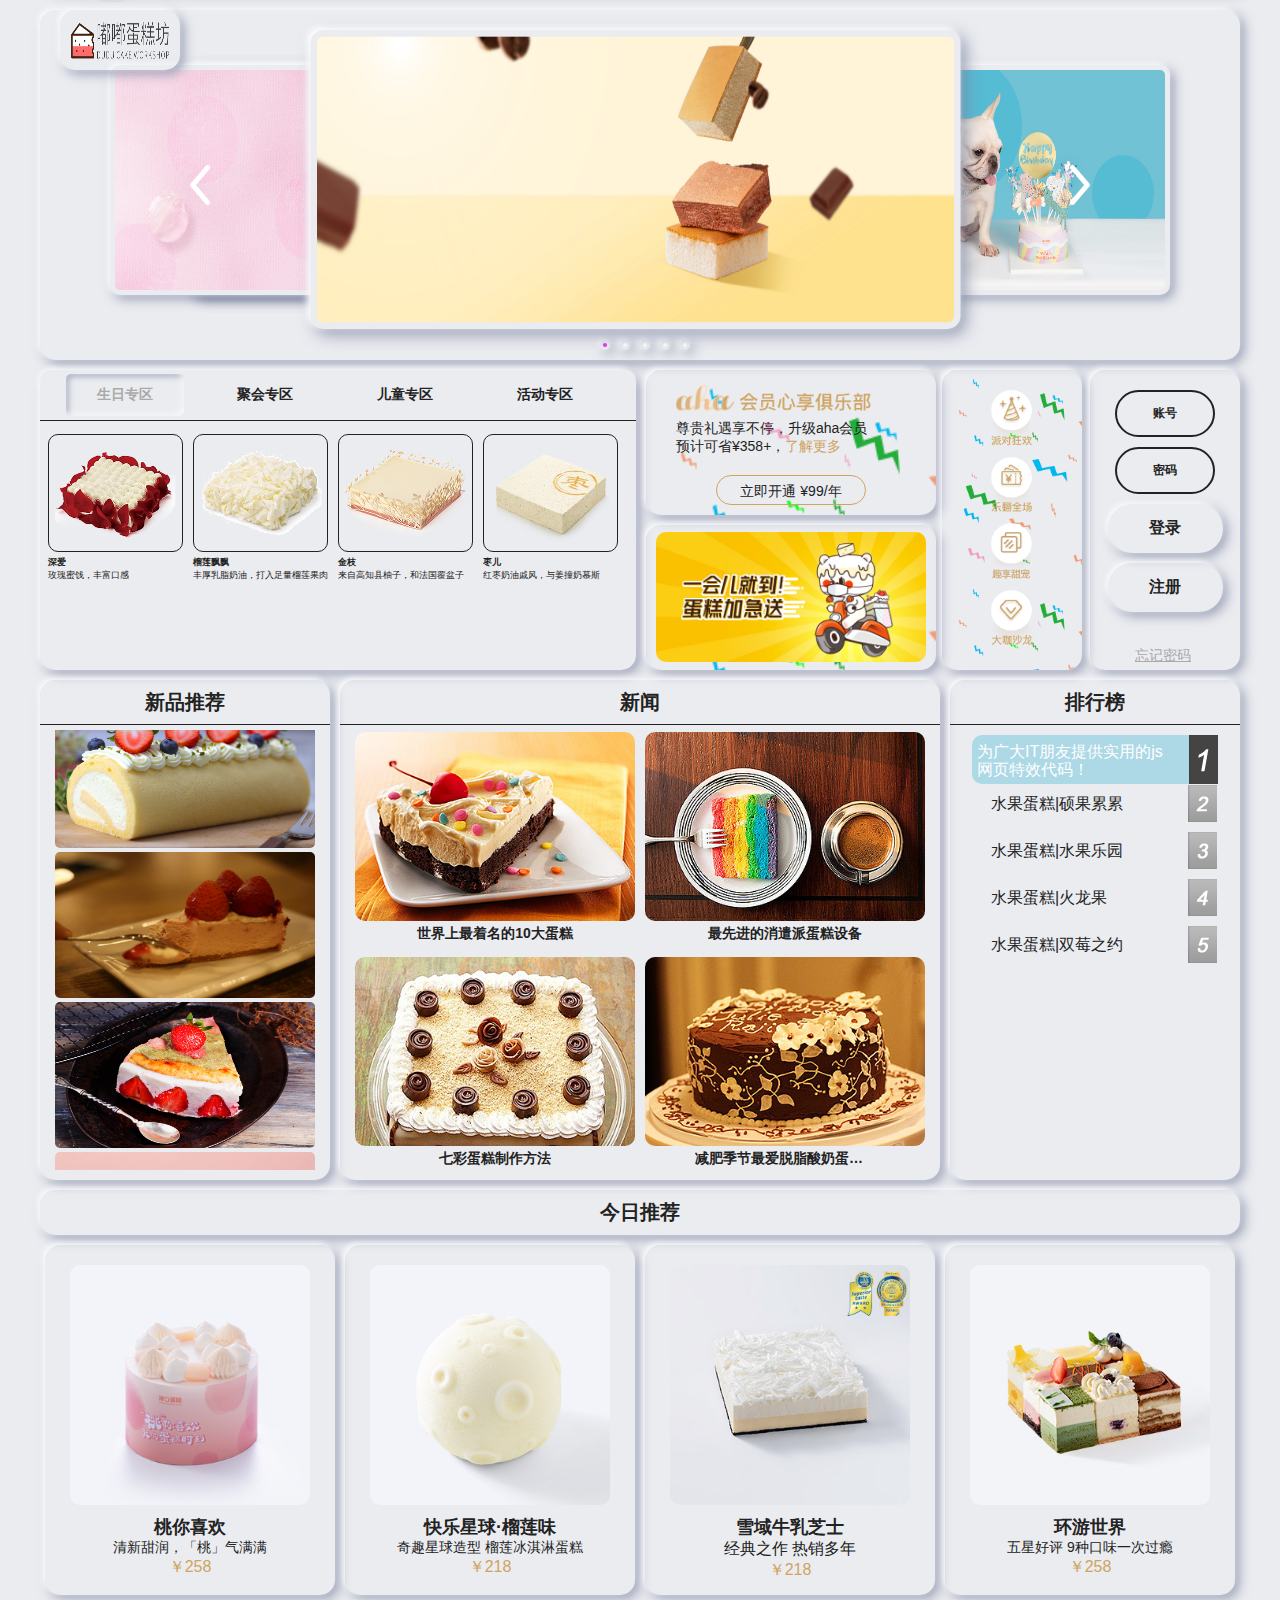
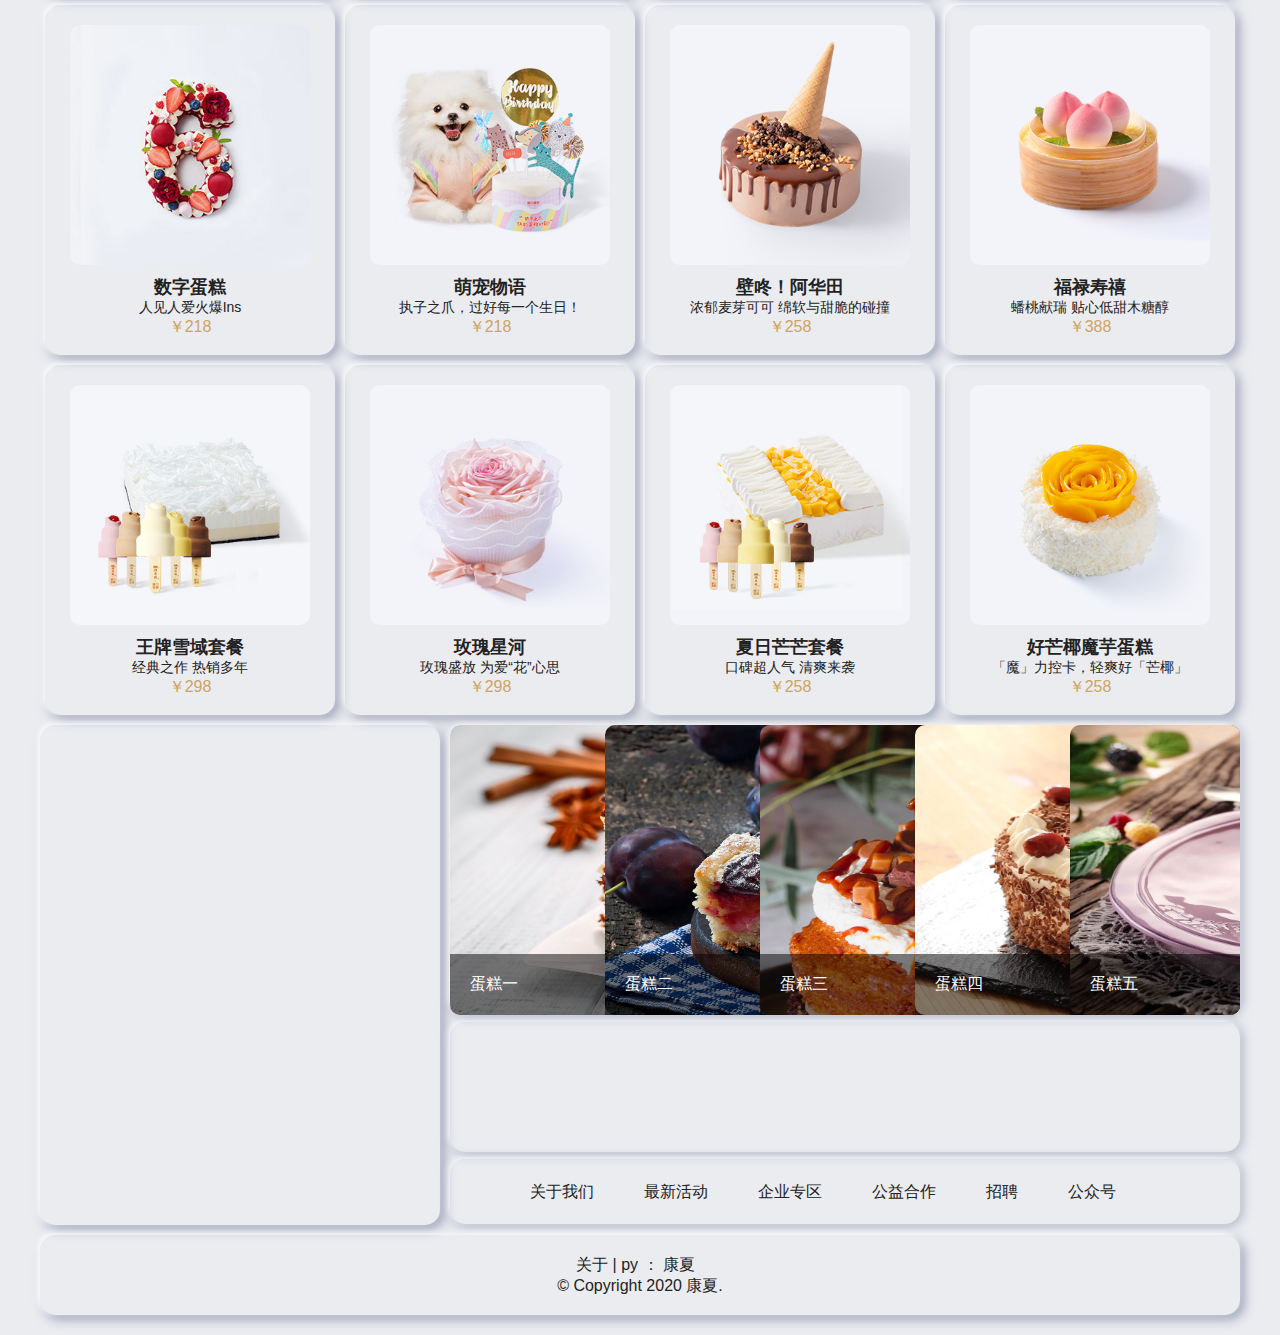
==== commit d24d9bb9: "康夏" ====
--- a/index.html
+++ b/index.html
@@ -33,7 +33,7 @@
 				<div class="zhezhao"></div>
 				<!--logo-->
 				<div class="logo" title="你点一下我呀！！！">
-					<img src="img/IMG_20201213_200953.jpg" />
+					<img src="img/logo.png" />
 				</div>
 				<!--logo end-->
 
@@ -55,14 +55,14 @@
 				<!--导航栏-->
 				<div class="daohang">
 					<ul>
-						<li class="dhg0">首页</li>
-						<li class="dhg1">蛋糕</li>
-						<li class="dhg2">定制</li>
-						<li class="dhg3">极速达</li>
-						<li class="dhg4">活动</li>
-						<li class="dhg5">品牌</li>
-						<li class="dhg6">新闻</li>
-						<li class="dhg7">联系</li>
+						<li class="dhg1" style="color: #007FD5;">首页</li>
+						<li class="dhg1" onclick="tz('dg.html')">蛋糕</li>
+						<li class="dhg1" onclick="tz('jsd.html')">极速达</li>
+						<li class="dhg1" onclick="tz('hd.html')">活动</li>
+						<li class="dhg1" onclick="tz('sc.html')">食材</li>
+						<li class="dhg1" onclick="tz('pp.html')">品牌</li>
+						<li class="dhg1" onclick="tz('xw.html')">新闻</li>
+						<li class="dhg1" onclick="tz('lx.html')">联系</li>
 						<!--<li class="dhg8">9</li>-->
 					</ul>
 				</div>
@@ -252,7 +252,7 @@
 						<div class="changeList">
 							<dl>
 								<dt id="b1" style="display:none" onmouseover="changebox(1);">
-						      <p>网站公告...</p>
+						      <p>水果蛋糕|浓情果意</p>
 						      <em><img src="images/shu1.gif"  width="29" height="37"/></em></dt>
 								<dd id="a1">
 									<h1><img src="images/shu1_1.gif" width="29" height="49" /></h1>
@@ -263,7 +263,7 @@
 							</dl>
 							<dl>
 								<dt id="b2" onmouseover="changebox(2);">
-						      <p>网页特效集锦...</p>
+						      <p>水果蛋糕|硕果累累</p>
 						      <em><img src="images/shu2.gif" width="29" height="37"/></em></dt>
 								<dd id="a2" style="display:none;">
 									<h1><img src="images/shu1_2.gif" width="29" height="49" /></h1>
@@ -274,7 +274,7 @@
 							</dl>
 							<dl>
 								<dt id="b3" onmouseover="changebox(3);">
-						      <p>新闻列表滑过网页特效...</p>
+						      <p>水果蛋糕|水果乐园</p>
 						      <em><img src="images/shu3.gif"  width="29" height="37"/></em></dt>
 								<dd id="a3" style="display:none;">
 									<h1><img src="images/shu1_3.gif" width="29" height="49" /></h1>
@@ -285,7 +285,7 @@
 							</dl>
 							<dl>
 								<dt id="b4" onmouseover="changebox(4);">
-						      <p>鼠标滑过改变标签内容...</p>
+						      <p>水果蛋糕|火龙果</p>
 						      <em><img src="images/shu4.gif"  width="29" height="37"/></em></dt>
 								<dd id="a4" style="display:none;">
 									<h1><img src="images/shu1_4.gif" width="29" height="49" /></h1>
@@ -296,7 +296,7 @@
 							</dl>
 							<dl>
 								<dt id="b5" onmouseover="changebox(5);">
-						      <p>网站建设、网站制作</p>
+						      <p>水果蛋糕|双莓之约</p>
 						      <em><img src="images/shu5.gif"  width="29" height="37"/></em></dt>
 								<dd id="a5" style="display:none;">
 									<h1><img src="images/shu1_5.gif" width="29" height="49" /></h1>
@@ -459,7 +459,16 @@
 							</div>
 						</li>
 						<li class="mk3_b2"></li>
-						<li class="mk3_b3"></li>
+						<li class="mk3_b3">
+							<ul>
+								<li><a href="#">关于我们</a></li>
+								<li><a href="#">最新活动</a></li>
+								<li><a href="#">企业专区</a></li>
+								<li><a href="#">公益合作</a></li>
+								<li><a href="#">招聘</a></li>
+								<li><a href="#">公众号</a></li>
+							</ul>
+						</li>
 					</ul>
 				</div>
 			</div>
@@ -496,12 +505,10 @@
 			</div>-->
 		</div>
 		<script src="js/lunbo.js" type="text/javascript" charset="utf-8"></script>
+		<script src="js/qiehuan.js" type="text/javascript" charset="utf-8"></script>
 		<script src="js/index.js" type="text/javascript" charset="utf-8"></script>
 		<script src="js/tab.js" type="text/javascript" charset="utf-8"></script>
-		<script src="js/banner.js" type="text/javascript" charset="utf-8"></script>
 		<script src="js/dycalendar.min.js" type="text/javascript" charset="utf-8"></script>
-		<script src="js/hddb.js" type="text/javascript" charset="utf-8"></script>
-		<script src="js/qiehuan.js" type="text/javascript" charset="utf-8"></script>
 		<script src="js/rili.js" type="text/javascript" charset="utf-8"></script>
 	</body>
 
--- a/css/index.css
+++ b/css/index.css
@@ -1,4 +1,4 @@
-
+	
 	/*tab的*/
 	 .tab_a ul li{
 		width: 135px;
@@ -6,6 +6,7 @@
 		/*background: aqua;*/
 		margin: 5px;
 		float: left;
+		list-style: none;
 	}
 	.tab_a ul li>img{
 		width: 100%;
@@ -26,7 +27,7 @@
 		margin-top: 10px;
 		height: 40px;
 		border-radius: 15px;
-		box-shadow: -4px -4px 12px rgb(255, 255, 255), 4px 4px 12px rgba(121, 130, 160, 0.747);
+		box-shadow: -2px -2px 6px rgb(255, 255, 255), 4px 4px 12px rgba(121, 130, 160, 0.747);
 	}
 	.mk2_a img{
 		width: 240px;
@@ -38,7 +39,7 @@
 		position: absolute;
 	}
 	.mk2_a div{
-		width: 200px;
+		width: 230px;
 		height: 70px;
 		/*background: aqua;*/
 		position: absolute;
@@ -92,10 +93,12 @@
 		margin: 5px;
 		float: left;
 		position: relative;
+		list-style: none;
 		
 	}
 	.xw li img{
 		width: 100%;
+		border-radius: 10px;
 	}
 	/*百叶窗*/
 			.containers{
@@ -149,14 +152,14 @@
 		border-spacing: 0;
 	}
 	
-	ul,
-	ol,
-	li {
+	.changeList ul,
+	.changeList ol,
+	.changeList li {
 		list-style-type: none;
 		vertical-align: 0;
 	}
 	
-	a {
+	.changeList a {
 		outline-style: none;
 		text-decoration: none;
 	}
@@ -216,8 +219,8 @@
 		line-height: 37px;
 		float: left;
 		background-color: #efefef;
-		margin-left: 1px;
-		margin-bottom: 1px;
+		margin-left: 10px;
+		margin-bottom: 10px;
 		background: url(images/shuBg.gif) repeat-x top;
 	}
 	
@@ -341,7 +344,7 @@
             padding: 14px 40px;
             outline: none;
             border-radius: 24px;
-            box-shadow: -4px -4px 12px rgb(255, 255, 255), 4px 4px 12px rgba(121, 130, 160, 0.747);
+            box-shadow: -2px -2px 6px rgb(255, 255, 255), 4px 4px 12px rgba(121, 130, 160, 0.747);
         }
     .yangshi:active {
 		box-shadow: inset -2px -2px 6px rgb(255, 255, 255), inset 2px 2px 6px rgba(121, 130, 160, 0.747);
@@ -355,158 +358,8 @@
 		color: darkgray;
 		font-size: 14px;
 	}
-	/*回到顶部*/
-	
-	#gotop {
-		position: fixed;
-		display: none;
-		margin-left: 1250px;
-		bottom: 40px;
-	}
-	
-	#gotop img {
-		width: 80px;
-		height: 100px;
-	}
-	
-	#gotop img:hover {
-		cursor: pointer;
-	}
-	/*遮罩*/
-	
-	.zhezhao {
-		position: absolute;
-		width: 120px;
-		height: 80px;
-		background: var(--bg);
-		/*opacity: 0.5;*/
-		left: 10px;
-		z-index: 2;
-	}
-	/*顶部的(导航+关于)*/
-	
-	.dingbu {
-		height: 80px;
-		width: 1200px;
-		top: -90px;
-		left: 0;
-		right: 0;
-		margin: 0 auto;
-		position: fixed;
-		background: var(--bg);
-		/*background: rgba(0,0,0,0);*/
-		border-radius: 0 0 10px 10px;
-		box-shadow: 1px 0px 0px rgba(0, 0, 0, 0.1) inset, 8px 5px 10px darkgray;
-		z-index: 20;
-		animation: dingbu 1s linear forwards;
-	}
-	
-	@keyframes dingbu {
-		0% {
-			top: -90;
-		}
-		100% {
-			top: 0px;
-		}
-	}
-	
-	@keyframes dingbu1 {
-		0% {
-			top: 0;
-		}
-		100% {
-			top: -90px;
-		}
-	}
-	/*logo的*/
-	
-	.logo {
-		width: 100px;
-		height: 50px;
-		position: fixed;
-		top: 5px;
-		margin-left: 20px;
-		z-index: 6666;
-		cursor: pointer;
-		animation: logo1 3s linear;
-		/*z-index: 6666;*/
-	}
-	/*进入动画—跳动*/
-	
-	@keyframes logo1 {
-		0% {
-			top: -55px;
-			transform: scale(0.9);
-		}
-		25% {
-			top: 30px;
-			transform: scale(0.8);
-		}
-		50% {
-			top: 0px;
-			transform: scale(0.9);
-		}
-		65% {
-			top: 25px;
-			transform: scale(0.8);
-		}
-		75% {
-			top: 10px;
-			transform: scale(0.9);
-		}
-		85% {
-			top: 5px;
-			transform: scale(0.8);
-		}
-		100% {
-			top: 5px;
-			transform: scale(1);
-		}
-	}
-	
-	@keyframes logo {
-		0% {
-			transform: scale(1);
-			margin-left: 20px;
-		}
-		20% {
-			transform: scale(0.9);
-			margin-left: 20px;
-		}
-		50% {
-			transform: scale(1);
-			margin-left: 20px;
-		}
-		100% {
-			margin-left: -130px;
-		}
-	}
-	
-	@keyframes logo2 {
-		0% {
-			transform: scale(1);
-			margin-left: -130px;
-		}
-		20% {
-			transform: scale(0.9);
-			margin-left: -130px;
-		}
-		50% {
-			transform: scale(1);
-			margin-left: -130px;
-		}
-		100% {
-			margin-left: 20px;
-		}
-	}
-	
-	.logo>img {
-		width: 100%;
-		border-radius: 15px;
-		/*box-shadow: 8px 5px 10px darkgray;*/
-		box-shadow: -4px -4px 12px rgb(255, 255, 255), 4px 4px 12px rgba(121, 130, 160, 0.747);
-	}
-	/*end*/
+
+	
 	/*关于弹窗*/
 	
 	.tanchuang {
@@ -520,7 +373,7 @@
 		/*background: #ebecf0;*/
 		/*background: rgba(0,0,0,0);*/
 		border-radius: 10px;
-		box-shadow: -4px -4px 12px rgb(255, 255, 255), 4px 4px 12px rgba(121, 130, 160, 0.747);
+		box-shadow: -2px -2px 6px rgb(255, 255, 255), 4px 4px 12px rgba(121, 130, 160, 0.747);
 		z-index: 999999;
 		display: none;
 		background: var(--bg);
@@ -566,385 +419,9 @@
 		width: 100%;
 	}*/
 	/*end*/
-	/*时间*/
-	
-	.time {
-		width: 80px;
-		height: 50px;
-		text-align: center;
-		/*background: #ebecf0;*/
-		box-shadow: -4px -4px 12px rgb(255, 255, 255), 4px 4px 12px rgba(121, 130, 160, 0.747);
-		position: absolute;
-		right: 15px;
-		top: 15px;
-		border-radius: 30px;
-	}
-	
-	.time:active {
-		box-shadow: inset -2px -2px 6px rgb(255, 255, 255), inset 2px 2px 6px rgba(121, 130, 160, 0.747);
-		color: #185ef0;
-	}
-	
-	.time>div {
-		width: 110px;
-		height: 25px;
-		position: absolute;
-		top: 15px;
-		left: 5px;
-		border-radius: 30px;
-	}
-	
-	.time>div>span {
-		float: left;
-		line-height: 20px;
-		font-size: 10px;
-	}
-	/*end*/
-	/*导航*/
-	
-	.daohang {
-		width: 850px;
-		height: 70px;
-		/*background: lawngreen;*/
-		position: absolute;
-		top: 5px;
-		left: 150px;
-	}
-	
-	.daohang>ul li {
-		/*width: 0px;
-	height: 0px;
-	margin-left: 20px;
-	border-radius: 100px;
-	background: #fff;
-	box-shadow: 0.1px 0.1px 0.1px rgba(0,0,0,0.2) inset,8px 5px 10px darkgray;
-	list-style: none;
-	position: absolute;
-	text-align: center;
-	line-height: 70px;
-	color: rgba(0,0,0,0);
-	cursor: pointer;
-	*/
-		position: absolute;
-		/*width: 60%;*/
-		/*padding:10px ;*/
-		box-shadow: -4px -4px 12px rgb(255, 255, 255), 4px 4px 12px rgba(121, 130, 160, 0.747);
-		/*background: #ebecf0;*/
-		outline: none;
-		border: none;
-		font-size: 18px;
-		border-radius: 50px;
-		margin-bottom: 15px;
-		color: var(--base);
-		font-weight: 500;
-		font-family: 'Poppins', sans-serif;
-		display: inline-block;
-		text-align: center;
-		line-height: 70px;
-	}
-	
-	.daohang>ul li:active {
-		box-shadow: inset -2px -2px 6px rgb(255, 255, 255), inset 2px 2px 6px rgba(121, 130, 160, 0.747);
-		color: #185ef0;
-	}
-	
-	.daohang>ul>li:nth-child(1) {
-		left: -100px;
-		animation: li1 2s 4s linear forwards;
-	}
-	
-	.daohang>ul>li:nth-child(2) {
-		left: -100px;
-		animation: li2 2s 3.5s linear forwards;
-	}
-	
-	.daohang>ul>li:nth-child(3) {
-		left: -100px;
-		animation: li3 2s 3s linear forwards;
-	}
-	
-	.daohang>ul>li:nth-child(4) {
-		left: -100px;
-		animation: li4 2s 2.5s linear forwards;
-	}
-	
-	.daohang>ul>li:nth-child(5) {
-		left: -100px;
-		animation: li5 2s 2s linear forwards;
-	}
-	
-	.daohang>ul>li:nth-child(6) {
-		left: -100px;
-		animation: li6 2s 1.5s linear forwards;
-	}
-	
-	.daohang>ul>li:nth-child(7) {
-		left: -100px;
-		animation: li7 2s 1s linear forwards;
-	}
-	
-	.daohang>ul>li:nth-child(8) {
-		left: -100px;
-		animation: li8 2s 0.5s linear forwards;
-	}
-	
-	/*.daohang>ul>li:nth-child(9) {
-		left: -100px;
-		animation: li9 2s linear forwards;
-	}*/
-	
-	/*@keyframes lin {
-		0% {
-			left: 0px;
-			width: 70px;
-			height: 70px;
-			transform: scale(1);
-		}
-		50% {
-			left: 0px;
-			width: 70px;
-			height: 70px;
-			transform: scale(0.9);
-		}
-		100% {
-			left: 0px;
-			width: 70px;
-			height: 70px;
-			transform: scale(1);
-		}
-	}
-	*/
-	@keyframes li1 {
-		0% {
-			top: -100px;
-			width: 0px;
-			height: 0px;
-			/*color: rgba(0,0,0,0);*/
-			opacity: 0;
-		}
-		50% {
-			left: 0px;
-			width: 70px;
-			height: 70px;
-			/*color: rgba(0,0,0,0);*/
-			opacity: 0;
-		}
-		100% {
-			left: 70px;
-			width: 70px;
-			height: 70px;
-			/*color: #626567;*/
-			/*opacity: 1;*/
-		}
-	}
-	
-	@keyframes li2 {
-		0% {
-			left: -100px;
-			width: 0px;
-			height: 0px;
-			/*color: rgba(0,0,0,0);*/
-			opacity: 0;
-		}
-		50% {
-			left: 90px;
-			width: 70px;
-			height: 70px;
-			/*color: rgba(0,0,0,0);*/
-			opacity: 0;
-		}
-		100% {
-			left: 170px;
-			width: 70px;
-			height: 70px;
-			/*color: #626567;*/
-		}
-	}
-	
-	@keyframes li3 {
-		0% {
-			left: -100px;
-			width: 0px;
-			height: 0px;
-			/*color: rgba(0,0,0,0);*/
-			opacity: 0;
-		}
-		50% {
-			left: 180px;
-			width: 70px;
-			height: 70px;
-			/*color: rgba(0,0,0,0);*/
-			opacity: 0;
-		}
-		100% {
-			left: 270px;
-			width: 70px;
-			height: 70px;
-			/*color: #626567;*/
-		}
-	}
-	
-	@keyframes li4 {
-		0% {
-			left: -100px;
-			width: 0px;
-			height: 0px;
-			/*color: rgba(0,0,0,0);*/
-			opacity: 0;
-		}
-		50% {
-			left: 270px;
-			width: 70px;
-			height: 70px;
-			/*color: rgba(0,0,0,0);*/
-			opacity: 0;
-		}
-		100% {
-			left: 370px;
-			width: 70px;
-			height: 70px;
-			/*color: #626567;*/
-		}
-	}
-	
-	@keyframes li5 {
-		0% {
-			left: -100px;
-			width: 0px;
-			height: 0px;
-			/*color: rgba(0,0,0,0);*/
-			opacity: 0;
-		}
-		50% {
-			left: 365px;
-			width: 70px;
-			height: 70px;
-			/*color: rgba(0,0,0,0);*/
-			opacity: 0;
-		}
-		100% {
-			left: 470px;
-			width: 70px;
-			height: 70px;
-			/*color: #626567;*/
-		}
-	}
-	
-	@keyframes li6 {
-		0% {
-			left: -100px;
-			width: 0px;
-			height: 0px;
-			/*color: rgba(0,0,0,0);*/
-			opacity: 0;
-		}
-		50% {
-			left: 455px;
-			width: 70px;
-			height: 70px;
-			/*color: rgba(0,0,0,0);*/
-			opacity: 0;
-		}
-		100% {
-			left: 570px;
-			width: 70px;
-			height: 70px;
-			/*color: #626567;*/
-		}
-	}
-	
-	@keyframes li7 {
-		0% {
-			left: -100px;
-			width: 0px;
-			height: 0px;
-			/*color: rgba(0,0,0,0);*/
-			opacity: 0;
-		}
-		50% {
-			left: 570px;
-			width: 70px;
-			height: 70px;
-			/*color: rgba(0,0,0,0);*/
-			opacity: 0;
-		}
-		100% {
-			left: 670px;
-			width: 70px;
-			height: 70px;
-			/*color: #626567;*/
-		}
-	}
-	
-	@keyframes li8 {
-		0% {
-			left: -100px;
-			width: 0px;
-			height: 0px;
-			/*color: rgba(0,0,0,0);*/
-			opacity: 0;
-		}
-		50% {
-			left: 640px;
-			width: 70px;
-			height: 70px;
-			/*color: rgba(0,0,0,0);*/
-			opacity: 0;
-		}
-		100% {
-			left: 770px;
-			width: 70px;
-			height: 70px;
-			/*color: #626567;*/
-		}
-	}
-	
-	/*@keyframes li9 {
-		0% {
-			left: -100px;
-			width: 0px;
-			height: 0px;
-			opacity: 0;
-		}
-		50% {
-			left: 730px;
-			width: 70px;
-			height: 70px;
-			opacity: 0;
-		}
-		100% {
-			left: 730px;
-			width: 70px;
-			height: 70px;
-		}
-	}*/
-	/*end*/
-	
-	.zhu1 {
-		top: 0px;
-		width: 1200px;
-		/*background: #ebecf0;*/
-		margin: 0 auto;
-		position: relative;
-	}
-	
-	@keyframes zhu1 {
-		0% {
-			top: 0;
-		}
-		100% {
-			top: 80px;
-		}
-	}
-	
-	@keyframes zhu11 {
-		0% {
-			top: 80px;
-		}
-		100% {
-			top: 0px;
-		}
-	}
+
+
+
 	/*轮播图*/
 	
 	.lunbo {
@@ -954,7 +431,7 @@
 		position: relative;
 		border-radius: 15px;
 		margin: 10px auto;
-		box-shadow: -4px -4px 12px rgb(255, 255, 255), 4px 4px 12px rgba(121, 130, 160, 0.747);
+		box-shadow: -2px -2px 6px rgb(255, 255, 255), 4px 4px 12px rgba(121, 130, 160, 0.747);
 	}
 	/*模块一*/
 	
@@ -967,7 +444,7 @@
 	
 	.mk1>div {
 		border-radius: 15px;
-		box-shadow: -4px -4px 12px rgb(255, 255, 255), 4px 4px 12px rgba(121, 130, 160, 0.747);
+		box-shadow: -2px -2px 6px rgb(255, 255, 255), 4px 4px 12px rgba(121, 130, 160, 0.747);
 	}
 	
 	.mk1_a {
@@ -981,8 +458,8 @@
 		width: 290px;
 		height: 145px;
 		left: 606px;
-		background-image: url(../img/qita/caidai.jpg);
-		background-size: 400%;
+		background-image: url(../img/qita/caidai.png);
+		background-size: 200%;
 	}
 	.mk1_b>img{
 		height: 26px;
@@ -997,7 +474,7 @@
 		left: 30px;
 		top: 50px;
 		font-size: 14px;
-		color: #000000;
+		color: var(--base);
 	}
 	.mk1_b>p a{
 		text-decoration: none;
@@ -1016,7 +493,7 @@
 		position: absolute;
 		font-size: 14px;
 		border-radius: 50px;
-		color: #000000;
+		color: var(--base);
 	}
 	.hy:hover{
 		background: #cea461;
@@ -1027,8 +504,8 @@
 		height: 145px;
 		left: 606px;
 		top: 155px;
-		background-image: url(../img/qita/caidai.jpg);
-		background-size: 400%;
+		background-image: url(../img/qita/caidai.png);
+		background-size: 200%;
 	}
 	.mk1_c img{
 		position: absolute;
@@ -1043,8 +520,8 @@
 		width: 140px;
 		height: 300px;
 		right: 158px;
-		background-image: url(../img/qita/caidai.jpg);
-		background-size: 400%;
+		background-image: url(../img/qita/caidai.png);
+		background-size: 200%;
 	}
 	.mk1_d img{
 		height: 290px;
@@ -1066,7 +543,6 @@
 		height: 1100px;
 		/*background: #000000;*/
 		position: relative;
-		left: 6px;
 		top: 5px;
 	}
 	
@@ -1078,7 +554,7 @@
 		list-style: none;
 		float: left;
 		margin: 5px;
-		box-shadow: -4px -4px 12px rgb(255, 255, 255), 4px 4px 12px rgba(121, 130, 160, 0.747);
+		box-shadow: -2px -2px 6px rgb(255, 255, 255), 4px 4px 12px rgba(121, 130, 160, 0.747);
 	}
 	/*模块三*/
 	
@@ -1095,7 +571,7 @@
 		width: 400px;
 		height: 500px;
 		border-radius: 15px;
-		box-shadow: -4px -4px 12px rgb(255, 255, 255), 4px 4px 12px rgba(121, 130, 160, 0.747);
+		box-shadow: -2px -2px 6px rgb(255, 255, 255), 4px 4px 12px rgba(121, 130, 160, 0.747);
 	}
 	
 	.mk3_b {
@@ -1105,7 +581,7 @@
 	
 	.mk3_b>li {
 		border-radius: 15px;
-		box-shadow: -4px -4px 12px rgb(255, 255, 255), 1px 1px 12px rgba(121, 130, 160, 0.747);
+		box-shadow: -2px -2px 6px rgb(255, 255, 255), 1px 1px 12px rgba(121, 130, 160, 0.747);
 		list-style: none;
 	}
 	.mk3_b>li:nth-child(1){
@@ -1119,6 +595,19 @@
 	.mk3_b>li:nth-child(3){
 		height: 65px;
 		margin-top: 7px;
+	}
+	.mk3_b3 ul{
+		margin-left: 30px;
+	}
+	.mk3_b3 ul li{
+		float: left;
+		margin-left: 50px;
+		list-style: none;
+	}
+	.mk3_b3 ul li a{
+		color: var(--base);
+		text-decoration: none;
+		line-height: 65px;
 	}
 	/*模块四*/
 	
@@ -1136,7 +625,7 @@
 		width: 290px;
 		height: 500px;
 		border-radius: 15px;
-		box-shadow: -4px -4px 12px rgb(255, 255, 255), 4px 4px 12px rgba(121, 130, 160, 0.747);
+		box-shadow: -2px -2px 6px rgb(255, 255, 255), 4px 4px 12px rgba(121, 130, 160, 0.747);
 	}
 	
 	.mk4_b {
@@ -1147,7 +636,7 @@
 		width: 600px;
 		height: 500px;
 		border-radius: 15px;
-		box-shadow: -4px -4px 12px rgb(255, 255, 255), 4px 4px 12px rgba(121, 130, 160, 0.747);
+		box-shadow: -2px -2px 6px rgb(255, 255, 255), 4px 4px 12px rgba(121, 130, 160, 0.747);
 	}
 	
 	.mk4_c {
@@ -1155,29 +644,10 @@
 		width: 290px;
 		height: 500px;
 		border-radius: 15px;
-		box-shadow: -4px -4px 12px rgb(255, 255, 255), 4px 4px 12px rgba(121, 130, 160, 0.747);
-		right: 0;
-	}
-	/*底部*/
-	
-	.bottom {
-		width: 100%;
-		height: 80px;
-		/*background: #ebecf0;*/
-		position: relative;
-		border-radius: 15px;
-		margin: 10px auto 20px;
-		text-align: center;
-		color: var(--base);
-	}
-	
-	.bottom>div {
-		position: absolute;
-		top: 20px;
-		left: 0;
-		right: 0;
-		margin: 0 auto;
-	}
+		box-shadow: -2px -2px 6px rgb(255, 255, 255), 4px 4px 12px rgba(121, 130, 160, 0.747);
+		right: 0;
+	}
+	
 	/*轮播图*/
 	
 	#banner {
@@ -1209,7 +679,7 @@
 		height: 10px;
 		border: 1px solid rgb(156, 156, 156);
 		border-radius: 100px;
-		box-shadow: -4px -4px 12px rgb(255, 255, 255), 4px 4px 12px rgba(121, 130, 160, 0.747);
+		box-shadow: -2px -2px 6px rgb(255, 255, 255), 4px 4px 12px rgba(121, 130, 160, 0.747);
 		bottom: -65px;
 		position: absolute;
 		background-color: white;
@@ -1297,4 +767,283 @@
 		.tab {
 			padding: 12px 24px;
 		}
-	}+	}
+	
+	
+	.daohang>ul li:active {
+		box-shadow: inset -2px -2px 6px rgb(255, 255, 255), inset 2px 2px 6px rgba(121, 130, 160, 0.747);
+		color: #185ef0;
+	}
+	
+	.daohang>ul>li:nth-child(1) {
+		left: -100px;
+		animation: li1 2s 4s linear forwards;
+	}
+	
+	.daohang>ul>li:nth-child(2) {
+		left: -100px;
+		animation: li2 2s 3.5s linear forwards;
+	}
+	
+	.daohang>ul>li:nth-child(3) {
+		left: -100px;
+		animation: li3 2s 3s linear forwards;
+	}
+	
+	.daohang>ul>li:nth-child(4) {
+		left: -100px;
+		animation: li4 2s 2.5s linear forwards;
+	}
+	
+	.daohang>ul>li:nth-child(5) {
+		left: -100px;
+		animation: li5 2s 2s linear forwards;
+	}
+	
+	.daohang>ul>li:nth-child(6) {
+		left: -100px;
+		animation: li6 2s 1.5s linear forwards;
+	}
+	
+	.daohang>ul>li:nth-child(7) {
+		left: -100px;
+		animation: li7 2s 1s linear forwards;
+	}
+	
+	.daohang>ul>li:nth-child(8) {
+		left: -100px;
+		animation: li8 2s 0.5s linear forwards;
+	}
+	
+	/*.daohang>ul>li:nth-child(9) {
+		left: -100px;
+		animation: li9 2s linear forwards;
+	}*/
+	
+	/*@keyframes lin {
+		0% {
+			left: 0px;
+			width: 70px;
+			height: 70px;
+			transform: scale(1);
+		}
+		50% {
+			left: 0px;
+			width: 70px;
+			height: 70px;
+			transform: scale(0.9);
+		}
+		100% {
+			left: 0px;
+			width: 70px;
+			height: 70px;
+			transform: scale(1);
+		}
+	}
+	*/
+	@keyframes li1 {
+		0% {
+			top: -100px;
+			width: 0px;
+			height: 0px;
+			/*color: rgba(0,0,0,0);*/
+			opacity: 0;
+		}
+		50% {
+			left: 0px;
+			width: 70px;
+			height: 70px;
+			/*color: rgba(0,0,0,0);*/
+			opacity: 0;
+		}
+		100% {
+			left: 70px;
+			width: 70px;
+			height: 70px;
+			/*color: #626567;*/
+			/*opacity: 1;*/
+		}
+	}
+	
+	@keyframes li2 {
+		0% {
+			left: -100px;
+			width: 0px;
+			height: 0px;
+			/*color: rgba(0,0,0,0);*/
+			opacity: 0;
+		}
+		50% {
+			left: 90px;
+			width: 70px;
+			height: 70px;
+			/*color: rgba(0,0,0,0);*/
+			opacity: 0;
+		}
+		100% {
+			left: 170px;
+			width: 70px;
+			height: 70px;
+			/*color: #626567;*/
+		}
+	}
+	
+	@keyframes li3 {
+		0% {
+			left: -100px;
+			width: 0px;
+			height: 0px;
+			/*color: rgba(0,0,0,0);*/
+			opacity: 0;
+		}
+		50% {
+			left: 180px;
+			width: 70px;
+			height: 70px;
+			/*color: rgba(0,0,0,0);*/
+			opacity: 0;
+		}
+		100% {
+			left: 270px;
+			width: 70px;
+			height: 70px;
+			/*color: #626567;*/
+		}
+	}
+	
+	@keyframes li4 {
+		0% {
+			left: -100px;
+			width: 0px;
+			height: 0px;
+			/*color: rgba(0,0,0,0);*/
+			opacity: 0;
+		}
+		50% {
+			left: 270px;
+			width: 70px;
+			height: 70px;
+			/*color: rgba(0,0,0,0);*/
+			opacity: 0;
+		}
+		100% {
+			left: 370px;
+			width: 70px;
+			height: 70px;
+			/*color: #626567;*/
+		}
+	}
+	
+	@keyframes li5 {
+		0% {
+			left: -100px;
+			width: 0px;
+			height: 0px;
+			/*color: rgba(0,0,0,0);*/
+			opacity: 0;
+		}
+		50% {
+			left: 365px;
+			width: 70px;
+			height: 70px;
+			/*color: rgba(0,0,0,0);*/
+			opacity: 0;
+		}
+		100% {
+			left: 470px;
+			width: 70px;
+			height: 70px;
+			/*color: #626567;*/
+		}
+	}
+	
+	@keyframes li6 {
+		0% {
+			left: -100px;
+			width: 0px;
+			height: 0px;
+			/*color: rgba(0,0,0,0);*/
+			opacity: 0;
+		}
+		50% {
+			left: 455px;
+			width: 70px;
+			height: 70px;
+			/*color: rgba(0,0,0,0);*/
+			opacity: 0;
+		}
+		100% {
+			left: 570px;
+			width: 70px;
+			height: 70px;
+			/*color: #626567;*/
+		}
+	}
+	
+	@keyframes li7 {
+		0% {
+			left: -100px;
+			width: 0px;
+			height: 0px;
+			/*color: rgba(0,0,0,0);*/
+			opacity: 0;
+		}
+		50% {
+			left: 570px;
+			width: 70px;
+			height: 70px;
+			/*color: rgba(0,0,0,0);*/
+			opacity: 0;
+		}
+		100% {
+			left: 670px;
+			width: 70px;
+			height: 70px;
+			/*color: #626567;*/
+		}
+	}
+	
+	@keyframes li8 {
+		0% {
+			left: -100px;
+			width: 0px;
+			height: 0px;
+			/*color: rgba(0,0,0,0);*/
+			opacity: 0;
+		}
+		50% {
+			left: 640px;
+			width: 70px;
+			height: 70px;
+			/*color: rgba(0,0,0,0);*/
+			opacity: 0;
+		}
+		100% {
+			left: 770px;
+			width: 70px;
+			height: 70px;
+			/*color: #626567;*/
+		}
+	}
+	
+	/*@keyframes li9 {
+		0% {
+			left: -100px;
+			width: 0px;
+			height: 0px;
+			opacity: 0;
+		}
+		50% {
+			left: 730px;
+			width: 70px;
+			height: 70px;
+			opacity: 0;
+		}
+		100% {
+			left: 730px;
+			width: 70px;
+			height: 70px;
+		}
+	}*/
+	/*end*/
+	--- a/css/mian.css
+++ b/css/mian.css
@@ -9,7 +9,9 @@
 .time:hover {
 	cursor: pointer;
 }
-
+ul li{
+	list-style: none;
+}
 html {
 	--bg: #ebecf0;
 	--base: #222;
@@ -36,7 +38,7 @@
 	background: var(--bg);
 }
 
-img {
+img,button {
 	outline: none ! important;
 }
 
@@ -52,7 +54,7 @@
 
 .dingbu,
 .bottom {
-	box-shadow: -4px -4px 12px rgb(255, 255, 255), 4px 4px 12px rgba(121, 130, 160, 0.747);
+	box-shadow: -2px -2px 6px rgb(255, 255, 255), 4px 4px 12px rgba(121, 130, 160, 0.747);
 }
 
 
@@ -405,4 +407,282 @@
 .dycalendar-container.skin-red {
 	color: #fff;
 	background-color: #e94d40;
-}+}
+/*顶部的(导航+关于)*/
+	
+	.dingbu {
+		height: 80px;
+		width: 1200px;
+		top: -90px;
+		left: 0;
+		right: 0;
+		margin: 0 auto;
+		position: fixed;
+		background: var(--bg);
+		/*background: rgba(0,0,0,0);*/
+		border-radius: 0 0 10px 10px;
+		box-shadow: 1px 0px 0px rgba(0, 0, 0, 0.1) inset, 8px 5px 10px darkgray;
+		z-index: 20;
+		animation: dingbu 1s linear forwards;
+	}
+	
+	@keyframes dingbu {
+		0% {
+			top: -90;
+		}
+		100% {
+			top: 0px;
+		}
+	}
+	
+	@keyframes dingbu1 {
+		0% {
+			top: 0;
+		}
+		100% {
+			top: -90px;
+		}
+	}
+	/*logo的*/
+	
+	.logo {
+		width: 100px;
+		height: 50px;
+		position: fixed;
+		top: 10px;
+		margin-left: 20px;
+		z-index: 6666;
+		cursor: pointer;
+		animation: logo1 3s linear;
+		/*z-index: 6666;*/
+	}
+	/*进入动画—跳动*/
+	
+	@keyframes logo1 {
+		0% {
+			top: -55px;
+			transform: scale(0.9);
+		}
+		25% {
+			top: 30px;
+			transform: scale(0.8);
+		}
+		50% {
+			top: 0px;
+			transform: scale(0.9);
+		}
+		65% {
+			top: 25px;
+			transform: scale(0.8);
+		}
+		75% {
+			top: 10px;
+			transform: scale(0.9);
+		}
+		85% {
+			top: 5px;
+			transform: scale(0.8);
+		}
+		100% {
+			top: 10px;
+			transform: scale(1);
+		}
+	}
+	
+	@keyframes logo {
+		0% {
+			transform: scale(1);
+			margin-left: 20px;
+		}
+		20% {
+			transform: scale(0.9);
+			margin-left: 20px;
+		}
+		50% {
+			transform: scale(1);
+			margin-left: 20px;
+		}
+		100% {
+			margin-left: -130px;
+		}
+	}
+	
+	@keyframes logo2 {
+		0% {
+			transform: scale(1);
+			margin-left: -130px;
+		}
+		20% {
+			transform: scale(0.9);
+			margin-left: -130px;
+		}
+		50% {
+			transform: scale(1);
+			margin-left: -130px;
+		}
+		100% {
+			margin-left: 20px;
+		}
+	}
+	
+	.logo>img {
+		width: 120px;
+		height: 60px;
+		border-radius: 15px;
+		/*box-shadow: 8px 5px 10px darkgray;*/
+		box-shadow: -2px -2px 6px rgb(255, 255, 255), 4px 4px 12px rgba(121, 130, 160, 0.747);
+	}
+	/*end*/
+		/*导航*/
+	
+	.daohang {
+		width: 850px;
+		height: 70px;
+		/*background: lawngreen;*/
+		position: absolute;
+		top: 5px;
+		left: 150px;
+	}
+	.daohang>ul li a{
+		text-decoration: none;
+		color: var(--base);
+	}
+	.daohang>ul li {
+		/*width: 0px;
+	height: 0px;
+	margin-left: 20px;
+	border-radius: 100px;
+	background: #fff;
+	box-shadow: 0.1px 0.1px 0.1px rgba(0,0,0,0.2) inset,8px 5px 10px darkgray;
+	list-style: none;
+	position: absolute;
+	text-align: center;
+	line-height: 70px;
+	color: rgba(0,0,0,0);
+	cursor: pointer;
+	*/
+		position: absolute;
+		/*width: 60%;*/
+		/*padding:10px ;*/
+		box-shadow: -2px -2px 6px rgb(255, 255, 255), 4px 4px 12px rgba(121, 130, 160, 0.747);
+		/*background: #ebecf0;*/
+		outline: none;
+		border: none;
+		font-size: 18px;
+		border-radius: 50px;
+		margin-bottom: 15px;
+		color: var(--base);
+		font-weight: 500;
+		font-family: 'Poppins', sans-serif;
+		display: inline-block;
+		text-align: center;
+		line-height: 70px;
+	}
+
+	/*遮罩*/
+	
+	.zhezhao {
+		position: absolute;
+		width: 120px;
+		height: 80px;
+		background: var(--bg);
+		/*opacity: 0.5;*/
+		left: 10px;
+		z-index: 2;
+	}
+		/*时间*/
+	
+	.time {
+		width: 80px;
+		height: 50px;
+		text-align: center;
+		/*background: #ebecf0;*/
+		box-shadow: -2px -2px 6px rgb(255, 255, 255), 4px 4px 12px rgba(121, 130, 160, 0.747);
+		position: absolute;
+		right: 15px;
+		top: 15px;
+		border-radius: 30px;
+	}
+	
+	.time:active {
+		box-shadow: inset -2px -2px 6px rgb(255, 255, 255), inset 2px 2px 6px rgba(121, 130, 160, 0.747);
+		color: #185ef0;
+	}
+	
+	.time>div {
+		width: 110px;
+		height: 25px;
+		position: absolute;
+		top: 15px;
+		left: 5px;
+		border-radius: 30px;
+	}
+	
+	.time>div>span {
+		float: left;
+		line-height: 20px;
+		font-size: 10px;
+	}
+	/*end*/
+		/*回到顶部*/
+	
+	#gotop {
+		position: fixed;
+		display: none;
+		margin-left: 1250px;
+		bottom: 40px;
+	}
+	
+	#gotop img {
+		width: 80px;
+		height: 100px;
+	}
+	
+	#gotop img:hover {
+		cursor: pointer;
+	}
+	/*底部*/
+	
+	.bottom {
+		width: 100%;
+		height: 80px;
+		/*background: #ebecf0;*/
+		position: relative;
+		border-radius: 15px;
+		margin: 10px auto 20px;
+		text-align: center;
+		color: var(--base);
+	}
+	
+	.bottom>div {
+		position: absolute;
+		top: 20px;
+		left: 0;
+		right: 0;
+		margin: 0 auto;
+	}
+		.zhu1 {
+		top: 0px;
+		width: 1200px;
+		/*background: #ebecf0;*/
+		margin: 0 auto;
+		position: relative;
+	}
+	
+	@keyframes zhu1 {
+		0% {
+			top: 0;
+		}
+		100% {
+			top: 80px;
+		}
+	}
+	
+	@keyframes zhu11 {
+		0% {
+			top: 80px;
+		}
+		100% {
+			top: 0px;
+		}
+	}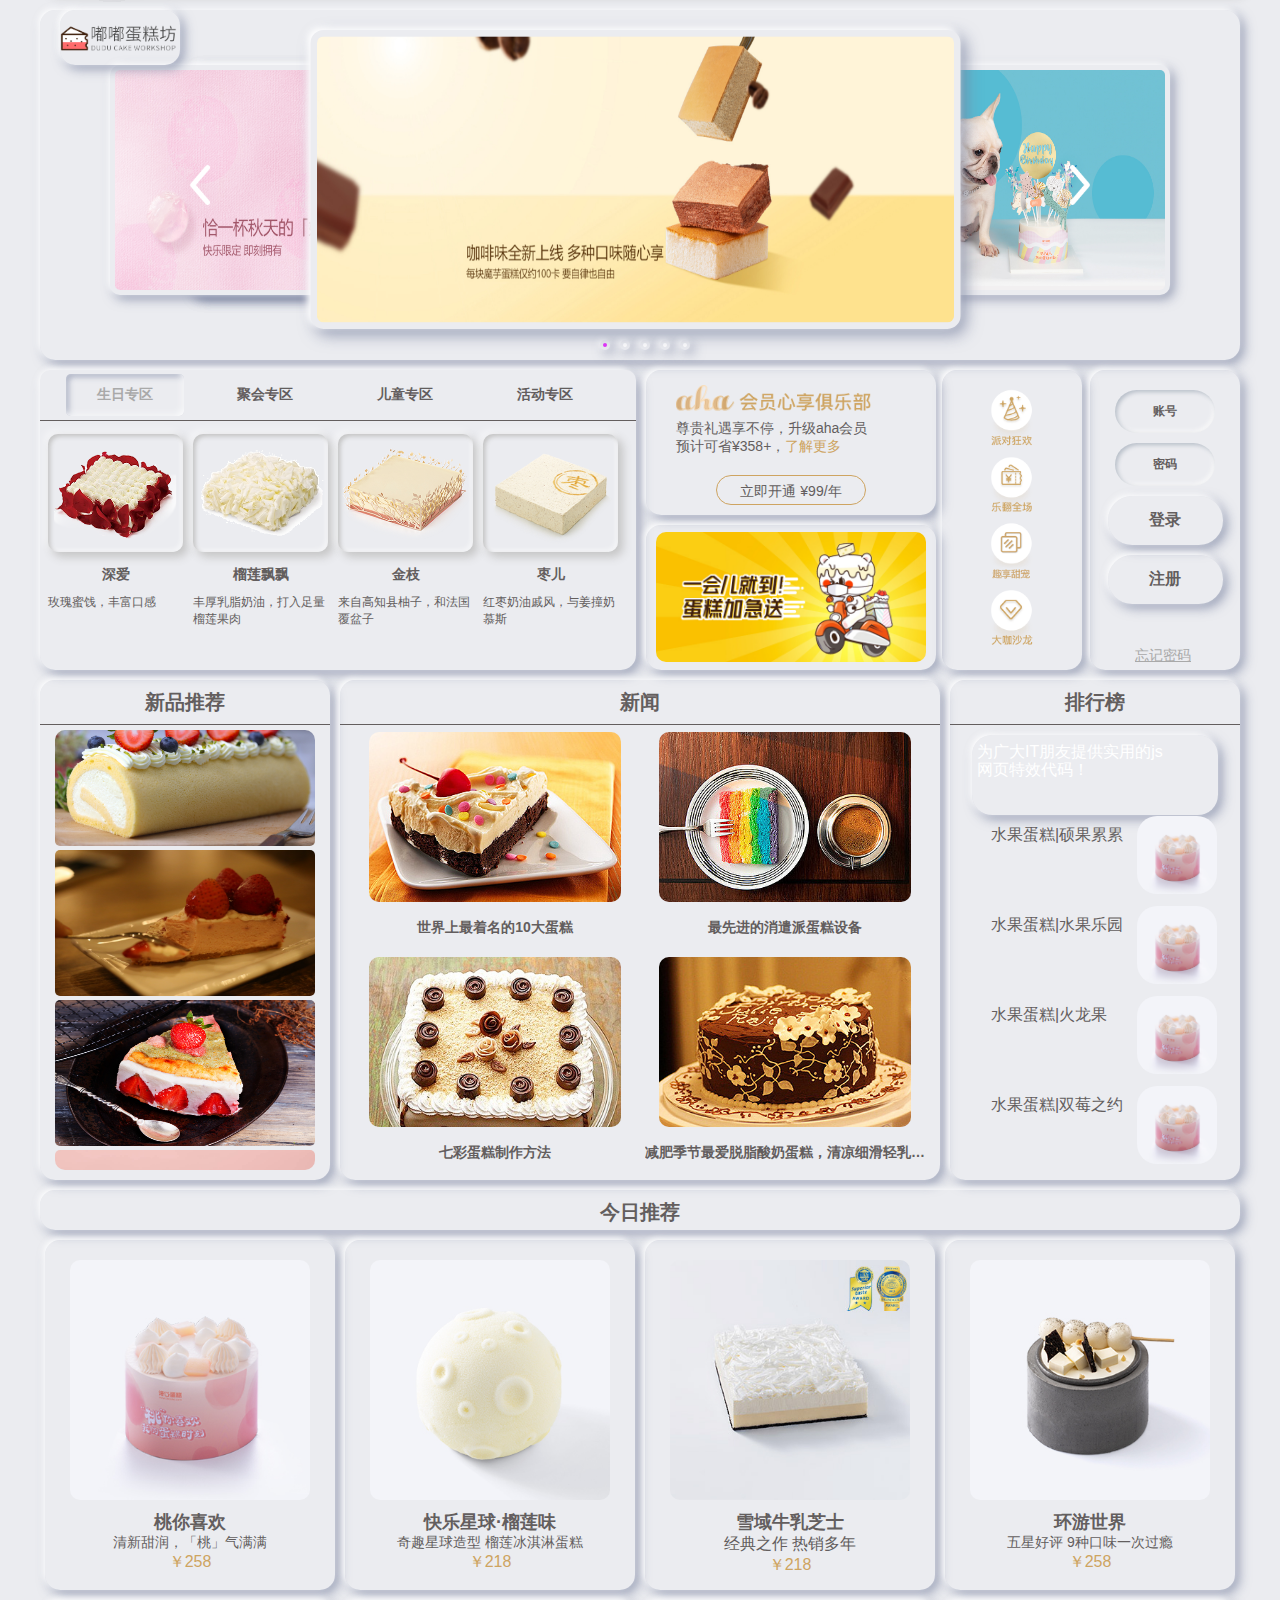
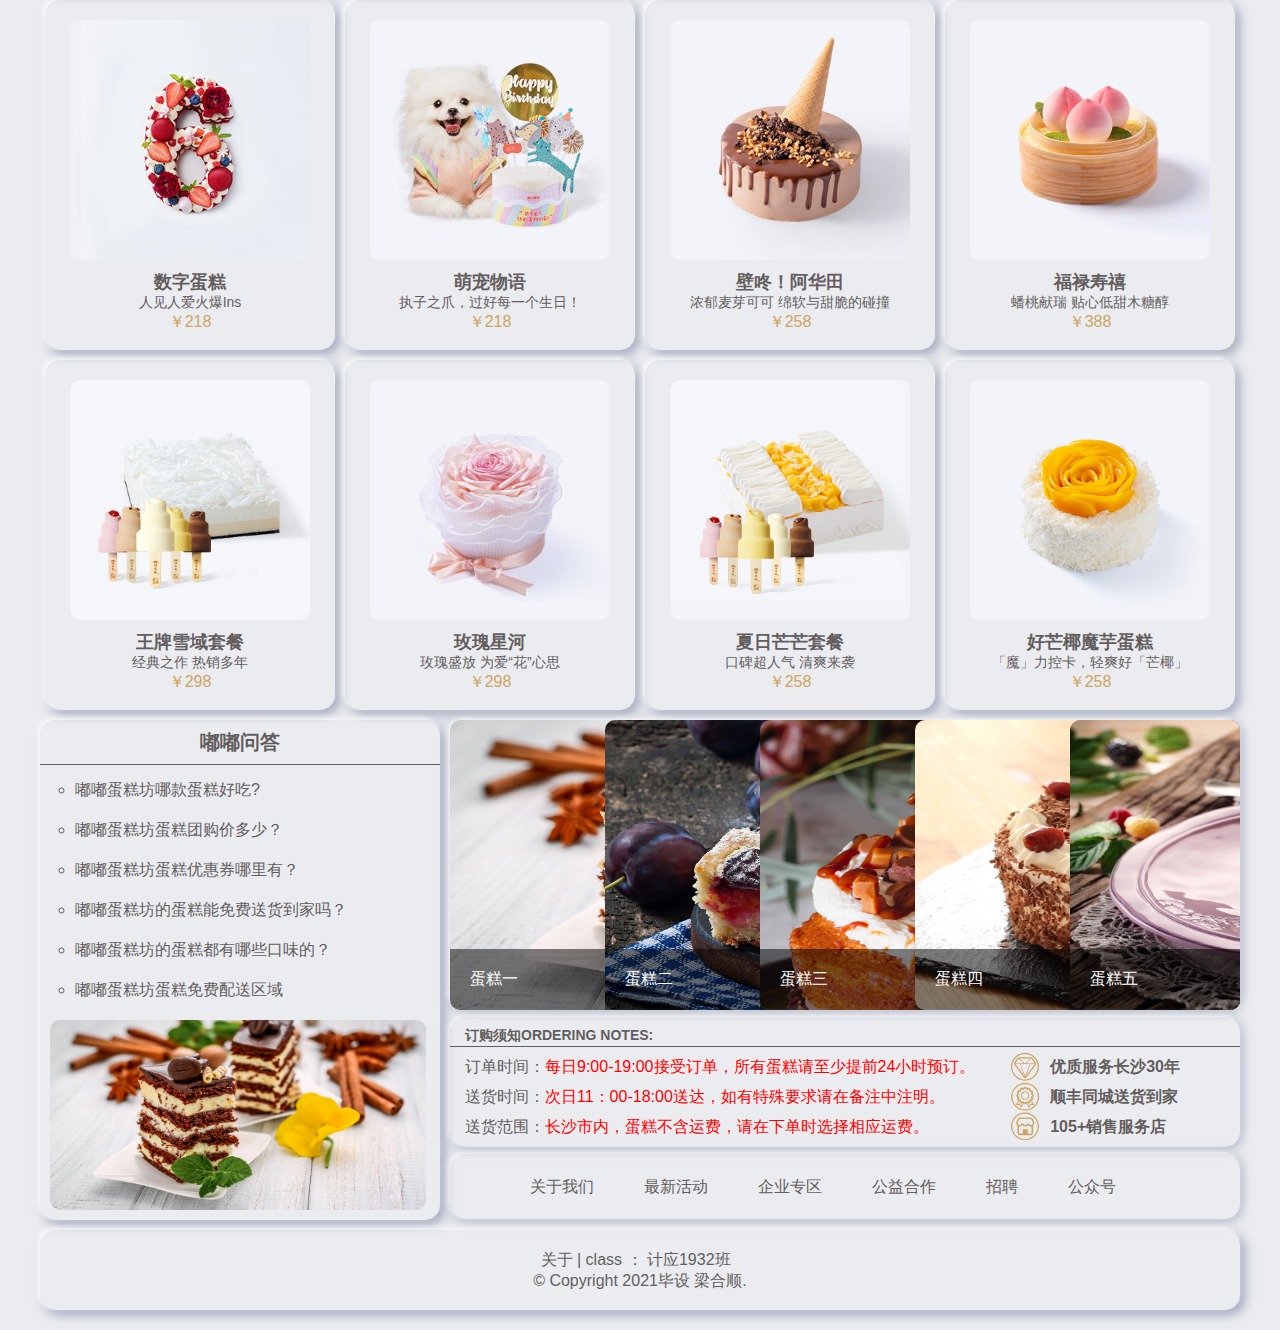
==== commit 6283de59: "康夏" ====
--- a/index.html
+++ b/index.html
@@ -3,7 +3,8 @@
 
 	<head>
 		<meta charset="utf-8" />
-		<title>万一是毕业设计</title>
+		<title>嘟嘟蛋糕坊----🎂首页</title>
+		<link rel="icon" type="image/x-ico" href="img/html.ico" />
 		<link rel="stylesheet" href="css/index.css">
 		<link rel="stylesheet" type="text/css" href="css/mian.css" />
 	</head>
@@ -25,8 +26,8 @@
 			<!--切换样式-->
 			<div class="buttons">
 				<button class='alt'>
-			      <span>♥</span>
-			    </button>
+					<span>♥</span>
+				</button>
 			</div>
 			<!--顶部-->
 			<div class="dingbu">
@@ -55,9 +56,9 @@
 				<!--导航栏-->
 				<div class="daohang">
 					<ul>
-						<li class="dhg1" style="color: #007FD5;">首页</li>
+						<li class="dhg1" style="color: #00 7FD5;">首页</li>
 						<li class="dhg1" onclick="tz('dg.html')">蛋糕</li>
-						<li class="dhg1" onclick="tz('jsd.html')">极速达</li>
+						<li class="dhg1" onclick="tz('jsd.html')">蛋糕名录</li>
 						<li class="dhg1" onclick="tz('hd.html')">活动</li>
 						<li class="dhg1" onclick="tz('sc.html')">食材</li>
 						<li class="dhg1" onclick="tz('pp.html')">品牌</li>
@@ -87,97 +88,97 @@
 									<div id="tab4" class="tab">活动专区</div>
 								</div>
 								<div class="tab-content">
-									<div data-tab="tab1"class="tab_a" style="display: block">
+									<div data-tab="tab1" class="tab_a" style="display: block">
 										<ul>
 											<li>
-												<img src="img/tab/5.png"/>
+												<img src="img/tab/5.png" />
 												<p class="tab_wz">深爱</p>
 												<p>玫瑰蜜饯，丰富口感</p>
 											</li>
 											<li>
-												<img src="img/tab/6.png"/>
+												<img src="img/tab/6.png" />
 												<p class="tab_wz">榴莲飘飘</p>
 												<p>丰厚乳脂奶油，打入足量榴莲果肉</p>
 											</li>
 											<li>
-												<img src="img/tab/7.png"/>
+												<img src="img/tab/7.png" />
 												<p class="tab_wz">金枝</p>
 												<p>来自高知县柚子，和法国覆盆子</p>
 											</li>
 											<li>
-												<img src="img/tab/8.png"/>
+												<img src="img/tab/8.png" />
 												<p class="tab_wz">枣儿</p>
 												<p>红枣奶油戚风，与姜撞奶慕斯</p>
 											</li>
 										</ul>
 									</div>
-									<div data-tab="tab2"class="tab_a" style="display: none">
+									<div data-tab="tab2" class="tab_a" style="display: none">
 										<ul>
 											<li>
-												<img src="img/tab/a.png"/>
+												<img src="img/tab/a.png" />
 												<p class="tab_wz">黑白巧克力慕斯</p>
 												<p>白巧克力慕斯的甜，与黑巧克力酱的苦</p>
 											</li>
 											<li>
-												<img src="img/tab/b.jpeg"/>
+												<img src="img/tab/b.png" />
 												<p class="tab_wz">Tofu cheese Cake</p>
 												<p>米道孪生儿童蛋糕</p>
 											</li>
 											<li>
-												<img src="img/tab/c.png"/>
+												<img src="img/tab/c.png" />
 												<p class="tab_wz">朗姆芝士</p>
 												<p>清香柠檬与乳酪夹心，微苦、微醺</p>
 											</li>
 											<li>
-												<img src="img/tab/d.png"/>
+												<img src="img/tab/d.png" />
 												<p class="tab_wz">冻慕斯与焗芝士</p>
 												<p>马斯卡彭慕斯，叠加法国软芝士</p>
 											</li>
 										</ul>
 									</div>
-									<div data-tab="tab3"class="tab_a" style="display: none">
+									<div data-tab="tab3" class="tab_a" style="display: none">
 										<ul>
 											<li>
-												<img src="img/tab/1.png"/>
+												<img src="img/tab/1.png" />
 												<p class="tab_wz">黑白巧克力慕斯 彼尔德（Party）</p>
 												<p>“ 孩子的世界，简单到非黑即白。”</p>
 											</li>
 											<li>
-												<img src="img/tab/2.png"/>
+												<img src="img/tab/2.png" />
 												<p class="tab_wz">米道</p>
 												<p>一款专为孩子设计的蛋糕</p>
 											</li>
 											<li>
-												<img src="img/tab/3.png"/>
+												<img src="img/tab/3.png" />
 												<p class="tab_wz">芒果奶油蛋糕 </p>
 												<p>21cake配方芒果百香果慕斯夹心</p>
 											</li>
 											<li>
-												<img src="img/tab/4.png"/>
+												<img src="img/tab/4.png" />
 												<p class="tab_wz">百香果酸乳酪慕斯（木糖醇）</p>
 												<p>冰淇淋口感，不同层次的酸与冰凉</p>
 											</li>
 										</ul>
 									</div>
-									<div data-tab="tab4"class="tab_a" style="display: none">
+									<div data-tab="tab4" class="tab_a" style="display: none">
 										<ul>
 											<li>
-												<img src="img/tab/01.png"/>
+												<img src="img/tab/01.png" />
 												<p class="tab_wz">茉莉花</p>
 												<p>淡金色茉莉花糖，浸满整朵茉莉花</p>
 											</li>
 											<li>
-												<img src="img/tab/02.png"/>
+												<img src="img/tab/02.png" />
 												<p class="tab_wz">蔓生</p>
 												<p>乳脂奶油，沉浸手工树莓酱</p>
 											</li>
 											<li>
-												<img src="img/tab/03.png"/>
+												<img src="img/tab/03.png" />
 												<p class="tab_wz">中秋坚果芝士慕斯</p>
 												<p>细腻、柔和，如同这深秋的月</p>
 											</li>
 											<li>
-												<img src="img/tab/04.png"/>
+												<img src="img/tab/04.png" />
 												<p class="tab_wz">「新」杰瑞</p>
 												<p>芝士与坚果的完美融合</p>
 											</li>
@@ -188,15 +189,15 @@
 						</main>
 					</div>
 					<div class="mk1_b">
-						<img src="img/qita/ahaLogo.png"/>
+						<img src="img/qita/ahaLogo.png" />
 						<p>尊贵礼遇享不停，升级aha会员预计可省¥358+，<a href="#">了解更多</a></p>
 						<div class="hy">立即开通 ¥99/年</div>
 					</div>
 					<div class="mk1_c">
-						<img src="img/qita/063D1720B840AC576B16AD15A4280CDA.jpg"/>
+						<img src="img/qita/063D1720B840AC576B16AD15A4280CDA.jpg" />
 					</div>
 					<div class="mk1_d">
-						<a href="#"><img src="img/qita/tb.png"/></a>
+						<a href="#"><img src="img/qita/tb.png" /></a>
 					</div>
 					<div class="mk1_e">
 						<!--action="登录.html" method="post"-->
@@ -213,7 +214,7 @@
 					<div class="mk4_a">
 						<p>新品推荐</p>
 						<div style="float:left;margin-left: 10px;margin-top: 5px;">
-							</div>
+						</div>
 						<div id="scroll_logo2">
 							<div id="pic_box">
 								<a href="#"><img src="img/6.jpg" /></a><br />
@@ -230,20 +231,20 @@
 						<p>新闻</p>
 						<ul class="xw">
 							<li>
-								<img src="img/home/s_1117c193cc.jpg"/>
-								<p>世界上最着名的10大蛋糕</p>
+								<img class="img_xw" src="img/home/s_1117c193cc.jpg" />
+								<p class="wx_xw">世界上最着名的10大蛋糕</p>
 							</li>
 							<li>
-								<img src="img/home/s_9dc18169f4.jpg"/>
-								<p>最先进的消遣派蛋糕设备</p>
+								<img class="img_xw" src="img/home/s_9dc18169f4.jpg" />
+								<p class="wx_xw">最先进的消遣派蛋糕设备</p>
 							</li>
 							<li>
-								<img src="img/home/s_c0dfcbe242.jpg"/>
-								<p>七彩蛋糕制作方法</p>
+								<img class="img_xw" src="img/home/s_c0dfcbe242.jpg" />
+								<p class="wx_xw">七彩蛋糕制作方法</p>
 							</li>
 							<li>
-								<img src="img/home/s_e667a2ba6b.jpg"/>
-								<p>减肥季节最爱脱脂酸奶蛋糕，清凉细滑轻乳酪的口感</p>
+								<img class="img_xw" src="img/home/s_e667a2ba6b.jpg" />
+								<p class="wx_xw">减肥季节最爱脱脂酸奶蛋糕，清凉细滑轻乳酪的口感</p>
 							</li>
 						</ul>
 					</div>
@@ -252,56 +253,61 @@
 						<div class="changeList">
 							<dl>
 								<dt id="b1" style="display:none" onmouseover="changebox(1);">
-						      <p>水果蛋糕|浓情果意</p>
-						      <em><img src="images/shu1.gif"  width="29" height="37"/></em></dt>
+									<p>水果蛋糕|浓情果意</p>
+									<em><img class="ph_img" src="img/list/1.jpg" /></em>
+								</dt>
 								<dd id="a1">
-									<h1><img src="images/shu1_1.gif" width="29" height="49" /></h1>
+									<h1></h1>
 									<div class="changeListText">
-										<a href="" target="_blank">为广大IT朋友提供实用的js网页特效代码！</a>
+										<a href="#" >为广大IT朋友提供实用的js网页特效代码！</a>
 									</div>
 								</dd>
 							</dl>
 							<dl>
 								<dt id="b2" onmouseover="changebox(2);">
-						      <p>水果蛋糕|硕果累累</p>
-						      <em><img src="images/shu2.gif" width="29" height="37"/></em></dt>
+									<p>水果蛋糕|硕果累累</p>
+									<em><img class="ph_img" src="img/list/1.jpg" /></em>
+								</dt>
 								<dd id="a2" style="display:none;">
-									<h1><img src="images/shu1_2.gif" width="29" height="49" /></h1>
+									<h1></h1>
 									<div class="changeListText">
-										<a href="" target="_blank">上下箭头渐变图文切换（多张）相册特效</a>
+										<a href="#" >上下箭头渐变图文切换（多张）相册特效</a>
 									</div>
 								</dd>
 							</dl>
 							<dl>
 								<dt id="b3" onmouseover="changebox(3);">
-						      <p>水果蛋糕|水果乐园</p>
-						      <em><img src="images/shu3.gif"  width="29" height="37"/></em></dt>
+									<p>水果蛋糕|水果乐园</p>
+									<em><img class="ph_img" src="img/list/1.jpg" /></em>
+								</dt>
 								<dd id="a3" style="display:none;">
-									<h1><img src="images/shu1_3.gif" width="29" height="49" /></h1>
+									<h1></h1>
 									<div class="changeListText">
-										<a href="" target="_blank">多图片左右渐变轮播展示相册</a>
+										<a href="#" >多图片左右渐变轮播展示相册</a>
 									</div>
 								</dd>
 							</dl>
 							<dl>
 								<dt id="b4" onmouseover="changebox(4);">
-						      <p>水果蛋糕|火龙果</p>
-						      <em><img src="images/shu4.gif"  width="29" height="37"/></em></dt>
+									<p>水果蛋糕|火龙果</p>
+									<em><img class="ph_img" src="img/list/1.jpg" /></em>
+								</dt>
 								<dd id="a4" style="display:none;">
-									<h1><img src="images/shu1_4.gif" width="29" height="49" /></h1>
+									<h1></h1>
 									<div class="changeListText">
-										<a href="" target="_blank">带左右箭头+按钮弹性滑动焦点图</a>
+										<a href="#" >带左右箭头+按钮弹性滑动焦点图</a>
 									</div>
 								</dd>
 							</dl>
 							<dl>
 								<dt id="b5" onmouseover="changebox(5);">
-						      <p>水果蛋糕|双莓之约</p>
-						      <em><img src="images/shu5.gif"  width="29" height="37"/></em></dt>
+									<p>水果蛋糕|双莓之约</p>
+									<em><img class="ph_img" src="img/list/1.jpg" /></em>
+								</dt>
 								<dd id="a5" style="display:none;">
-									<h1><img src="images/shu1_5.gif" width="29" height="49" /></h1>
+									<h1></h1>
 									<div class="changeListText">
-										<a href="" target="_blank">仿腾讯/新浪图片展示网页特效</a>
+										<a href="#" >仿腾讯/新浪图片展示网页特效</a>
 									</div>
 								</dd>
 							</dl>
@@ -312,105 +318,132 @@
 				<div class="mk2">
 					<ul class="mk2_a">
 						<li>
-							<img src="img/list/1.jpg"/>
+							<img class="img_dg" src="img/list/1.jpg" />
 							<div>
 								<p class="wz_bt">桃你喜欢</p>
 								<p class="wz_nr">清新甜润，「桃」气满满 </p>
 								<p class="wz_jg">￥258</p>
-							</div>
-						</li>
-						<li>
-							<img src="img/list/2.jpg"/>
+								<img class="gwc" src="img/gwc.png">
+							</div>
+						</li>
+						<li>
+							<img class="img_dg" src="img/list/2.jpg" />
 							<div>
 								<p class="wz_bt">快乐星球·榴莲味</p>
 								<p class="wz_nr">奇趣星球造型 榴莲冰淇淋蛋糕 </p>
 								<p class="wz_jg">￥218</p>
-							</div>
-						</li>
-						<li>
-							<img src="img/list/3.jpg"/>
+								<img class="gwc" src="img/gwc.png">
+							</div>
+						</li>
+						<li>
+							<img class="img_dg" src="img/list/3.jpg" />
 							<div>
 								<p class="wz_bt">雪域牛乳芝士</p>
 								<p class="wz _nr"> 经典之作 热销多年 </p>
 								<p class="wz_jg">￥218</p>
-							</div>
-						</li>
-						<li>
-							<img src="img/list/4.jpg"/>
+								<img class="gwc" src="img/gwc.png">
+							</div>
+						</li>
+						<li>
+							<img class="img_dg" src="img/list/b4.jpg" />
 							<div>
 								<p class="wz_bt">环游世界</p>
 								<p class="wz_nr">五星好评 9种口味一次过瘾</p>
 								<p class="wz_jg">￥258</p>
-							</div>
-						</li>
-						<li>
-							<img src="img/list/5.jpg"/>
+								<img class="gwc" src="img/gwc.png">
+							</div>
+						</li>
+						<li>
+							<img class="img_dg" src="img/list/5.jpg" />
 							<div>
 								<p class="wz_bt">数字蛋糕</p>
 								<p class="wz_nr">人见人爱火爆Ins</p>
 								<p class="wz_jg">￥218</p>
-							</div>
-						</li>
-						<li>
-							<img src="img/list/6.jpg"/>
+								<img class="gwc" src="img/gwc.png">
+							</div>
+						</li>
+						<li>
+							<img class="img_dg" src="img/list/6.jpg" />
 							<div>
 								<p class="wz_bt">萌宠物语</p>
 								<p class="wz_nr">执子之爪，过好每一个生日！ </p>
 								<p class="wz_jg">￥218</p>
-							</div>
-						</li>
-						<li>
-							<img src="img/list/7.jpg"/>
+								<img class="gwc" src="img/gwc.png">
+							</div>
+						</li>
+						<li>
+							<img class="img_dg" src="img/list/7.jpg" />
 							<div>
 								<p class="wz_bt">壁咚！阿华田</p>
 								<p class="wz_nr">浓郁麦芽可可 绵软与甜脆的碰撞 </p>
 								<p class="wz_jg">￥258</p>
-							</div>
-						</li>
-						<li>
-							<img src="img/list/8.jpg"/>
+								<img class="gwc" src="img/gwc.png">
+							</div>
+						</li>
+						<li>
+							<img class="img_dg" src="img/list/8.jpg" />
 							<div>
 								<p class="wz_bt">福禄寿禧</p>
 								<p class="wz_nr"> 蟠桃献瑞 贴心低甜木糖醇</p>
 								<p class="wz_jg">￥388</p>
-							</div>
-						</li>
-						<li>
-							<img src="img/list/9.jpg"/>
+								<img class="gwc" src="img/gwc.png">
+							</div>
+						</li>
+						<li>
+							<img class="img_dg" src="img/list/9.jpg" />
 							<div>
 								<p class="wz_bt">王牌雪域套餐</p>
 								<p class="wz_nr">经典之作 热销多年 </p>
 								<p class="wz_jg">￥298</p>
-							</div>
-						</li>
-						<li>
-							<img src="img/list/10.jpg"/>
+								<img class="gwc" src="img/gwc.png">
+							</div>
+						</li>
+						<li>
+							<img class="img_dg" src="img/list/10.jpg" />
 							<div>
 								<p class="wz_bt">玫瑰星河</p>
 								<p class="wz_nr"> 玫瑰盛放 为爱“花”心思</p>
 								<p class="wz_jg">￥298</p>
-							</div>
-						</li>
-						<li>
-							<img src="img/list/11.jpg"/>
+								<img class="gwc" src="img/gwc.png">
+							</div>
+						</li>
+						<li>
+							<img class="img_dg" src="img/list/11.jpg" />
 							<div>
 								<p class="wz_bt">夏日芒芒套餐</p>
-								<p class="wz_nr"> 口碑超人气  清爽来袭</p>
+								<p class="wz_nr"> 口碑超人气 清爽来袭</p>
 								<p class="wz_jg">￥258</p>
-							</div>
-						</li>
-						<li>
-							<img src="img/list/12.jpg"/>
+								<img class="gwc" src="img/gwc.png">
+							</div>
+						</li>
+						<li>
+							<img class="img_dg" src="img/list/12.jpg" />
 							<div>
 								<p class="wz_bt">好芒椰魔芋蛋糕</p>
 								<p class="wz_nr">「魔」力控卡，轻爽好「芒椰」 </p>
 								<p class="wz_jg">￥258</p>
+								<img class="gwc" src="img/gwc.png">
 							</div>
 						</li>
 					</ul>
 				</div>
 				<div class="mk3">
-					<div class="mk3_a"></div>
+					<div class="mk3_a">
+						<p>嘟嘟问答</p>
+						<ul>
+							<li>嘟嘟蛋糕坊哪款蛋糕好吃?</li>
+							<li>嘟嘟蛋糕坊蛋糕团购价多少？</li>
+							<li>嘟嘟蛋糕坊蛋糕优惠券哪里有？</li>
+							<li>嘟嘟蛋糕坊的蛋糕能免费送货到家吗？</li>
+							<li>嘟嘟蛋糕坊的蛋糕都有哪些口味的？</li>
+							<li>嘟嘟蛋糕坊蛋糕免费配送区域</li>
+						</ul>
+						<div class="swiper">
+							<img src="img/1.jpg" class="b2img" style="display: block;">
+							<img src="img/2.jpg" class="b2img" style="display: none;">
+							<img src="img/3.jpg" class="b2img" style="display: none;">
+						</div>
+					</div>
 					<ul class="mk3_b">
 						<li class="mk3_b1">
 							<div class="containers">
@@ -423,42 +456,66 @@
 											<img src="img/1.jpg">
 										</a>
 									</li>
-								<li>
-								<div class="image_title">
-									<a href="#">蛋糕二</a>
-								</div>
-								<a href="#">
-									<img src="img/2.jpg">
-								</a>
-						  		</li>
-							<li>
-								<div class="image_title">
-									<a href="#">蛋糕三</a>
-								</div>
-								<a href="#">
-									<img src="img/3.jpg">
-								</a>
-							</li>
-							<li>
-								<div class="image_title">
-									<a href="#">蛋糕四</a>
-								</div>
-								<a href="#">
-									<img src="img/4.jpg">
-								</a>
-							</li>
-							<li>
-								<div class="image_title">
-									<a href="#">蛋糕五</a>
-								</div>
-								<a href="#">
-									<img src="img/5.jpg">
-								</a>
-							</li>
+									<li>
+										<div class="image_title">
+											<a href="#">蛋糕二</a>
+										</div>
+										<a href="#">
+											<img src="img/2.jpg">
+										</a>
+									</li>
+									<li>
+										<div class="image_title">
+											<a href="#">蛋糕三</a>
+										</div>
+										<a href="#">
+											<img src="img/3.jpg">
+										</a>
+									</li>
+									<li>
+										<div class="image_title">
+											<a href="#">蛋糕四</a>
+										</div>
+										<a href="#">
+											<img src="img/4.jpg">
+										</a>
+									</li>
+									<li>
+										<div class="image_title">
+											<a href="#">蛋糕五</a>
+										</div>
+										<a href="#">
+											<img src="img/5.jpg">
+										</a>
+									</li>
 								</ul>
 							</div>
 						</li>
-						<li class="mk3_b2"></li>
+						<li class="mk3_b2">
+							<div class="mb_top">
+								<p>订购须知ORDERING NOTES:</p>
+							</div>
+							<table border="0" class="zy_a">
+								<tr>
+									<td>订单时间：</td>
+									<td style="color: red;">每日9:00-19:00接受订单，所有蛋糕请至少提前24小时预订。</td>
+								</tr>
+								<tr>
+									<td>送货时间：</td>
+									<td style="color: red;">次日11：00-18:00送达，如有特殊要求请在备注中注明。</td>
+								</tr>
+								<tr>
+									<td>送货范围：</td>
+									<td style="color: red;">长沙市内，蛋糕不含运费，请在下单时选择相应运费。</td>
+								</tr>
+							</table>
+							<ul class="mb_san">
+								<li>优质服务长沙30年</li>
+								<li>顺丰同城送货到家</li>
+								<li>105+销售服务店</li>
+							</ul>
+							<img class="mb_img" src="img/img_a.png">
+						</li>
 						<li class="mk3_b3">
 							<ul>
 								<li><a href="#">关于我们</a></li>
@@ -466,7 +523,16 @@
 								<li><a href="#">企业专区</a></li>
 								<li><a href="#">公益合作</a></li>
 								<li><a href="#">招聘</a></li>
-								<li><a href="#">公众号</a></li>
+								<li>
+									<a href="#"class="gzh_a">公众号</a>
+									<!-- 公众号 -->
+									<div class="gzh">
+										<img src="img/sjx.png">
+										<div class="gzh_ewm">
+											<img src="img/gzh.jpg" >
+										</div>
+									</div>
+								</li>
 							</ul>
 						</li>
 					</ul>
@@ -478,20 +544,62 @@
 			<div class="bottom">
 				<div>
 					<p>
-						关于&nbsp;|&nbsp;py&nbsp：&nbsp康夏&nbsp&nbsp
+						关于&nbsp;|&nbsp;class&nbsp：&nbsp计应1932班&nbsp&nbsp
 					</p>
 					<p>
-						© Copyright 2020 康夏.
+						© Copyright 2021毕设 梁合顺.
 					</p>
 				</div>
 			</div>
 			<!--底部end-->
-
+			<!-- 注册弹窗 -->
 			<div class="tanchuang">
 				<div class="end">
 					<img src="img/end.png" />
 				</div>
+				<div class="form-div">
+					<form id="reg-form" action="" method="post">
+
+						<table>
+							<tr>
+								<td>用户名</td>
+								<td><input name="uid" type="text" id="uid" easyform="length:4-16;char-normal;real-time;"
+										message="用户名必须为4—16位的英文字母或数字" easytip="disappear:lost-focus;theme:blue;"
+										ajax-message="用户名已存在!">
+								</td>
+							</tr>
+							<tr>
+								<td>密码</td>
+								<td><input name="psw1" type="password" id="psw1" easyform="length:6-16;"
+										message="密码必须为6—16位" easytip="disappear:lost-focus;theme:blue;"></td>
+							</tr>
+							<tr>
+								<td>确认密码</td>
+								<td><input name="psw2" type="password" id="psw2" easyform="length:6-16;equal:#psw1;"
+										message="两次密码输入要一致" easytip="disappear:lost-focus;theme:blue;"></td>
+							</tr>
+							<tr>
+								<td>email</td>
+								<td><input name="email" type="text" id="email" easyform="email;real-time;"
+										message="Email格式要正确" easytip="disappear:lost-focus;theme:blue;"
+										ajax-message="这个Email地址已经被注册过，请换一个吧!"></td>
+							</tr>
+							<tr>
+								<td>昵称</td>
+								<td><input name="nickname" type="text" id="nickname" easyform="length:2-16"
+										message="昵称必须为2—16位" easytip="disappear:lost-focus;theme:blue;"></td>
+							</tr>
+						</table>
+
+						<div class="button_zc">
+
+						</div>
+
+						<br class="clear">
+					</form>
+				</div>
 			</div>
+			
 			<!--<div class="tanchuang1">
 				<div class="end1">
 					<img src="img/end.png"/>
@@ -510,6 +618,8 @@
 		<script src="js/tab.js" type="text/javascript" charset="utf-8"></script>
 		<script src="js/dycalendar.min.js" type="text/javascript" charset="utf-8"></script>
 		<script src="js/rili.js" type="text/javascript" charset="utf-8"></script>
+		<script src="js/jquery-2.1.0.min.js" type="text/javascript" charset="utf-8"></script>
+
 	</body>
 
-</html>+</html>
--- a/css/index.css
+++ b/css/index.css
@@ -1,412 +1,612 @@
-	
-	/*tab的*/
-	 .tab_a ul li{
-		width: 135px;
-		height: 200px;
-		/*background: aqua;*/
-		margin: 5px;
-		float: left;
-		list-style: none;
-	}
-	.tab_a ul li>img{
-		width: 100%;
-		height: 118px;
-		border: 1px solid var(--base);
-		border-radius: 10px;
-	}
-	.tab_a ul li p{
-		font-size: 9px;
-	}
-	.tab_wz{
-		font-weight: bolder;
-	}
-	/*很多的*/
-	.jrtj{
-		border: none !important;
-		position: relative;
-		margin-top: 10px;
-		height: 40px;
-		border-radius: 15px;
-		box-shadow: -2px -2px 6px rgb(255, 255, 255), 4px 4px 12px rgba(121, 130, 160, 0.747);
-	}
-	.mk2_a img{
-		width: 240px;
-		left: 0;
-		right: 0;
-		margin: 20px auto;
-		/*height: 150px;*/
-		border-radius: 10px;
-		position: absolute;
-	}
-	.mk2_a div{
-		width: 230px;
-		height: 70px;
-		/*background: aqua;*/
-		position: absolute;
-		bottom: 10px;
-		left: 0;
-		right: 0;
-		margin: 0 auto;
-		text-align: center;
-	}
-	.wz_bt{
-		font-size: 18px;
-		font-weight: bolder;
-	}
-	.wz_nr{
-		font-size: 14px;
-	}
-	.wz_jg{
-		color: #cea461;
-	}
-	/*新闻*/
-	.mk4_b>p,.mk4_c>p,.mk4_a>p,.jrtj{
-		font-size: 20px;
-		font-weight: bolder;
-		height: 45px;
-		line-height: 45px;
-		text-align: center;
-		border-bottom: 1px solid var(--base);
-	}
-	.xw{
-		position: relative;
-		left: 10px;
-		top: 2px;
-	}
-	.xw p{
-		width: 180px;
-		position: absolute;
-		left: 0px;
-		right: 0;
-		margin: 0 auto;
-		text-align: center;
-		font-size: 14px;
-		font-weight: bolder;
-		white-space: nowrap;
-		text-overflow: ellipsis;
-		overflow: hidden;
-	}
-	.xw li{
-		width: 280px;
-		height: 215px;
-		/*background: salmon;*/
-		margin: 5px;
-		float: left;
-		position: relative;
-		list-style: none;
-		
-	}
-	.xw li img{
-		width: 100%;
-		border-radius: 10px;
-	}
-	/*百叶窗*/
-			.containers{
-				width: 790px; 
-				height: 290px;
-				overflow: hidden;
-				border-radius: 10px;
-				-webkit-box-shadow: 0 0 0px #000;
-			}
-			.containers img{
-				border-radius: 10px;
-				width: 640px;
-				height: 290px;
-			}
-			.containers li{
-				width:155px;
-				display: block;
-				position: relative;
-				float: left;	
-				-webkit-transition: all 0.5s;
-			}
-			.containers ul:hover li {width: 50px;}
-			.containers ul li:hover {width: 540px;}
-			.containers li img {
-				display: block;
-			}
-			.image_title {
-				background: rgba(0, 0, 0, 0.5);
-				position: absolute;
-				left: 0; 
-				bottom: 0;	
-				width: 640px;	
-			}
-			.image_title a {
-				display: block;
-				color: #fff;
-				text-decoration: none;
-				padding: 20px;
-				font-size: 16px;
-			}
-	/*排行榜*/
-	select,
-	input,
-	textarea {
-		font: 12px "宋体";
-		outline: none;
-	}
-	
-	table {
-		border-collapse: collapse;
-		border-spacing: 0;
-	}
-	
-	.changeList ul,
-	.changeList ol,
-	.changeList li {
-		list-style-type: none;
-		vertical-align: 0;
-	}
-	
-	.changeList a {
-		outline-style: none;
-		text-decoration: none;
-	}
-	
-	:focus {
-		-moz-outline-style: none;
-	}
-	
-	.clear {
-		clear: both;
-	}
-	
-	.hidden {
-		display: none;
-	}
-	
-	.block {
-		display: block;
-	}
-	
-	.ht10px {
-		height: 10px;
-		font-size: 0px;
-		line-height: 0px;
-	}
-	
-	.ht4px {
-		height: 4px;
-		font-size: 0px;
-		line-height: 0px;
-	}
-	
-	.left {
-		float: left
-	}
-	
-	.right {
-		float: right
-	}
-	
-	.changeList {
-		height: 400px;
-		width: 248px;
-		/*border: 1px #dddddd solid;*/
-		font-family: Arial;
-		left: 0;
-		right: 0;
-		margin: 10px auto;
-	}
-	
-	.changeList dt {
-		display: block;
-		height: 37px;
-		width: 236px;
-		padding-left: 10px;
-		text-align: left;
-		line-height: 37px;
-		float: left;
-		background-color: #efefef;
-		margin-left: 10px;
-		margin-bottom: 10px;
-		background: url(images/shuBg.gif) repeat-x top;
-	}
-	
-	.changeList dt p {
-		float: left;
-		color: var(--base);
-	}
-	
-	.changeList dd {
-		float: left;
-		height: 49px;
-		width: 246px;
-		margin-bottom: 1px;
-		display: block;
-		background-color: lightblue;
-		margin-left: 1px;
-		cursor: pointer;
-		border-radius: 10px;
-	}
-	
-	.changeList h1 {
-		display: block;
-		float: right;
-		height: 49px;
-		width: 29px
-	}
-	
-	.changeList em {
-		float: right;
-		height: 37px;
-		width: 29px;
-		display: block
-	}
-	
-	.changeListText {
-		float: left;
-		height: 41px;
-		width: 200px;
-		margin-left: 5px;
-		padding-top: 8px;
-		text-align: left;
-	}
-	
-	.changeListText a {
-		line-height: 18px;
-		color: #FFF;
-	}
-	
-	
-	
-	
-	/*纵向轮播*/
-	
-	#scroll_logo1 {
-		width: 980px;
-		height: 35px;
-		white-space: nowrap;
-		overflow: hidden;
-	}
-	
-	#scroll_logo2 {
-		width: 270px;
-		height: 440px;
-		overflow: hidden;
-		clear: left;
-		float: left;
-		margin-left: 15px;
-		/*border-radius: 5px;*/
-	}
-	
-	#scroll_logo2 img {
-		width: 260px;
-		height: 146px;
-		border-radius: 5px;
-	}
-	
-	/*#scroll_logo2 a,
+/* 小轮播 */
+.swiper {
+	position: absolute;
+	left: 10px;
+	top: 300px;
+}
+
+.b2img {
+	width: 376px;
+	height: 190px;
+	position: absolute;
+	left: 0;
+	border-bottom-left-radius: 5px;
+	border-top-left-radius: 5px;
+	border-radius: 10px;
+}
+
+@keyframes bb {
+	from {
+		opacity: 0;
+	}
+
+	to {
+		opacity: 1;
+	}
+}
+
+@keyframes aa {
+	from {
+		opacity: 1;
+	}
+
+	to {
+		opacity: 0;
+	}
+}
+
+/* 标题 */
+.mk4_b>p,
+.mk4_c>p,
+.mk4_a>p,
+.jrtj,
+.mk3_a>p {
+	font-size: 20px;
+	font-weight: bolder;
+	height: 45px;
+	line-height: 45px;
+	text-align: center;
+	border-bottom: 1px solid var(--base);
+}
+
+/* 嘟嘟问答 */
+.mk3_a ul {
+	position: absolute;
+	left: 35px;
+	top: 50px;
+	/* background: salmon; */
+}
+
+.mk3_a ul li {
+	list-style-type: circle !important;
+	font-size: 16px;
+	line-height: 40px;
+}
+.mk3_a ul li:hover{
+	text-decoration: underline;
+	color: #cea461;
+}
+/* 订购须知 */
+.mb_top {
+	height: 30px;
+	width: 100%;
+	/* background: salmon; */
+	position: absolute;
+	top: 0;
+	border-bottom: 1px solid var(--base);
+}
+
+.zy_a {
+	position: absolute;
+	top: 35px;
+	left: 15px;
+}
+
+.zy_a td {
+	height: 30px;
+}
+
+.mb_top>p {
+	position: absolute;
+	font-size: 14px;
+	margin: 10px 15px;
+	font-weight: bolder;
+}
+
+.mb_img {
+	position: absolute;
+	top: 35px;
+	right: 200px;
+	width: 30px;
+}
+
+.mb_san {
+	position: absolute;
+	top: 35px;
+	right: 60px;
+	font-weight: bolder;
+	line-height: 30px;
+	color: var(--base);
+}
+
+/*tab的*/
+.tab_a ul li {
+	width: 135px;
+	height: 200px;
+	/*background: aqua;*/
+	margin: 5px;
+	float: left;
+	list-style: none;
+}
+
+.tab_a ul li>img {
+	width: 100%;
+	height: 118px;
+	/* border: 1px solid var(--base); */
+	border-radius: 10px;
+	/* background: ghostwhite; */
+	box-shadow: 0.15em 0.15em 0.25em #c5c5c5 inset,
+		-0.15em -0.15em 0.25em #ffffff80 inset, 0.3em 0.3em 0.6em #c5c5c5,
+		-0.2em -0.2em 0.5em #ffffff80;
+}
+
+.tab_a ul li p {
+	font-size: 12px;
+}
+
+.tab_wz {
+	font-size: 14px !important;
+	margin: 10px 0;
+	text-align: center;
+	font-weight: bolder;
+}
+
+/*很多的*/
+.jrtj {
+	border: none !important;
+	position: relative;
+	margin-top: 10px;
+	height: 40px;
+	border-radius: 15px;
+	box-shadow: -2px -2px 6px rgb(255, 255, 255), 4px 4px 12px rgba(121, 130, 160, 0.747);
+}
+
+.mk2_a>li>img {
+	width: 240px;
+	left: 0;
+	right: 0;
+	margin: 20px auto;
+	/*height: 150px;*/
+	border-radius: 10px;
+	position: absolute;
+	transition: 0.5s;
+}
+
+.mk2_a div {
+	width: 230px;
+	height: 70px;
+	/*background: aqua;*/
+	position: absolute;
+	bottom: 10px;
+	left: 0;
+	right: 0;
+	margin: 0 auto;
+	text-align: center;
+}
+
+.wz_bt {
+	font-size: 18px;
+	font-weight: bolder;
+}
+
+.wz_nr {
+	font-size: 14px;
+}
+
+.wz_jg {
+	color: #cea461;
+}
+
+/*新闻*/
+
+.xw {
+	position: relative;
+	left: 10px;
+	top: 2px;
+}
+
+.xw p {
+	width: 280px;
+	position: absolute;
+	bottom: 10px;
+	left: 0px;
+	right: 0;
+	margin: 0 auto;
+	text-align: center;
+	font-size: 14px;
+	font-weight: bolder;
+	white-space: nowrap;
+	text-overflow: ellipsis;
+	overflow: hidden;
+	transition: 0.5s;
+	/* background: salmon; */
+}
+
+.xw li {
+	width: 280px;
+	height: 215px;
+	/* background: salmon; */
+	margin: 5px;
+	float: left;
+	position: relative;
+	list-style: none;
+
+}
+
+.xw li img {
+	position: absolute;
+	left: 0;
+	right: 0;
+	margin: 0 auto;
+	width: 90%;
+	border-radius: 10px;
+	transition: 0.5s;
+}
+.xw li:hover .img_xw{
+	width: 80%;
+}
+.xw li:hover .wx_xw {
+	font-size: 24px;
+}
+/*百叶窗*/
+.containers {
+	width: 790px;
+	height: 290px;
+	overflow: hidden;
+	border-radius: 10px;
+	-webkit-box-shadow: 0 0 0px #000;
+}
+
+.containers img {
+	border-radius: 10px;
+	width: 640px;
+	height: 290px;
+}
+
+.containers li {
+	width: 155px;
+	display: block;
+	position: relative;
+	float: left;
+	-webkit-transition: all 0.5s;
+}
+
+.containers ul:hover li {
+	width: 50px;
+}
+
+.containers ul li:hover {
+	width: 540px;
+}
+
+.containers li img {
+	display: block;
+}
+
+.image_title {
+	background: rgba(0, 0, 0, 0.5);
+	position: absolute;
+	left: 0;
+	bottom: 0;
+	width: 640px;
+}
+
+.image_title a {
+	display: block;
+	color: #fff;
+	text-decoration: none;
+	padding: 20px;
+	font-size: 16px;
+}
+
+/*排行榜*/
+select,
+input,
+textarea {
+	font: 12px "宋体";
+	outline: none;
+}
+
+table {
+	border-collapse: collapse;
+	border-spacing: 0;
+}
+
+.ph_img {
+	width: 80px;
+	height: 78px;
+	position: absolute;
+	right: 0px;
+	top: 0;
+	border-radius: 20px;
+}
+
+.changeList ul,
+.changeList ol,
+.changeList li {
+	list-style-type: none;
+	vertical-align: 0;
+}
+
+.changeList a {
+	outline-style: none;
+	text-decoration: none;
+}
+
+:focus {
+	-moz-outline-style: none;
+}
+
+.clear {
+	clear: both;
+}
+
+.hidden {
+	display: none;
+}
+
+.block {
+	display: block;
+}
+
+.ht10px {
+	height: 10px;
+	font-size: 0px;
+	line-height: 0px;
+}
+
+.ht4px {
+	height: 4px;
+	font-size: 0px;
+	line-height: 0px;
+}
+
+
+.changeList {
+	height: 400px;
+	width: 248px;
+	/*border: 1px #dddddd solid;*/
+	font-family: Arial;
+	left: 0;
+	right: 0;
+	margin: 10px auto;
+}
+
+.changeList dt {
+	display: block;
+	height: 80px;
+	width: 236px;
+	padding-left: 10px;
+	text-align: left;
+	line-height: 37px;
+	float: left;
+	/* border: 1px solid var(--base); */
+	margin-left: 10px;
+	margin-bottom: 10px;
+	position: relative;
+	border-radius: 20px;
+	/*background: url(images/shuBg.gif) repeat-x top;*/
+}
+
+.changeList dt p {
+	float: left;
+	color: var(--base);
+}
+
+.changeList dd {
+	float: left;
+	height: 80px;
+	width: 246px;
+	margin-bottom: 1px;
+	display: block;
+	/* background-color: #aaf8ff; */
+	margin-left: 1px;
+	cursor: pointer;
+	border-radius: 20px;
+	box-shadow: -2px -2px 6px rgb(255, 255, 255), 4px 4px 12px rgba(121, 130, 160, 0.747);
+}
+
+.changeList h1 {
+	display: block;
+	float: right;
+	height: 49px;
+	width: 29px
+}
+
+.changeList em {
+	float: right;
+	height: 80px;
+	width: 29px;
+	display: block
+}
+
+.changeListText {
+	float: left;
+	height: 41px;
+	width: 200px;
+	margin-left: 5px;
+	padding-top: 8px;
+	text-align: left;
+}
+
+.changeListText a {
+	line-height: 18px;
+	color: #FFF;
+}
+h1>img{
+	border-radius: 20px;
+}
+
+
+
+/*纵向轮播*/
+
+#scroll_logo1 {
+	width: 980px;
+	height: 35px;
+	white-space: nowrap;
+	overflow: hidden;
+}
+
+#scroll_logo2 {
+	width: 260px;
+	height: 440px;
+	overflow: hidden;
+	clear: left;
+	float: left;
+	margin-left: 15px;
+	border-radius: 10px;
+}
+
+#scroll_logo2 img {
+	width: 260px;
+	height: 146px;
+	border-radius: 5px;
+}
+
+/*#scroll_logo2 a,
 	a:hover {
 		overflow: hidden;
 		margin: 5px;
 	}*/
-	/*登录*/
-	
-	.mk1_e input[type="text"],
-	.mk1_e input[type="password"] {
-		border: 0;
-		font-weight: bolder;
-		background: none;
-		display: block;
-		margin: 20px auto 10px;
-		text-align: center;
-		border: 2px solid var(--base);
-		padding: 14px 10px;
-		width: 100px;
-		outline: none;
-		color: var(--base);
-		border-radius: 24px;
-		transition: 0.25s;
-	}
-	.mk1_e input[type="password"]{
-		margin: 10px auto 10px !important;
-	}
-	.mk1_e input::placeholder{
-		color: var(--base);
-	}
-	.mk1_e input[type="text"]:focus,
-	.mk1_e input[type="password"]:focus {
-		width: 150px;
-		border-color: var(--base);
-		/*color: var(--base);*/
-	}
-	.yangshi {
-			width: 115px;
-			font-weight: bolder;
-            border: 0;
-            background: none;
-            display: block;
-            margin: 10px auto;
-            text-align: center;
-            /*border: 2px solid #2ecc71;*/
-            padding: 14px 40px;
-            outline: none;
-            border-radius: 24px;
-            box-shadow: -2px -2px 6px rgb(255, 255, 255), 4px 4px 12px rgba(121, 130, 160, 0.747);
-        }
-    .yangshi:active {
-		box-shadow: inset -2px -2px 6px rgb(255, 255, 255), inset 2px 2px 6px rgba(121, 130, 160, 0.747);
-		color: #185ef0;
-	}
-	.mk1_e a{
-		position: absolute !important;
-		bottom: 5px;
-		left: 45px;
-		font-family: "微软雅黑";
-		color: darkgray;
-		font-size: 14px;
-	}
-
-	
-	/*关于弹窗*/
-	
-	.tanchuang {
-		height: 600px;
-		width: 800px;
-		top: 100px;
-		left: 0;
-		right: 0;
-		margin: 0 auto;
-		position: fixed;
-		/*background: #ebecf0;*/
-		/*background: rgba(0,0,0,0);*/
-		border-radius: 10px;
-		box-shadow: -2px -2px 6px rgb(255, 255, 255), 4px 4px 12px rgba(121, 130, 160, 0.747);
-		z-index: 999999;
-		display: none;
-		background: var(--bg);
-	}
-	
-	.end {
-		width: 40px;
-		height: 40px;
-		position: absolute;
-		right: 0;
-		left: 0;
-		margin: 0 auto;
-		top: 10px;
-		cursor: pointer;
-	}
-	
-	.end>img {
-		width: 100%;
-		animation: zhuan 2s linear infinite;
-	}
-	
-	@keyframes zhuan {
-		from {
-			transform: rotate(0deg);
-		}
-		to {
-			transform: rotate(360deg);
-		}
-	}
-	/*end*/
-	/*关于*/
-	
-	/*.guanyu {
+/* 注册 */
+
+
+/* form-div */
+.form-div {
+	width: 424px;
+	margin: 70px auto;
+}
+
+.form-div input[type="text"],
+.form-div input[type="password"],
+.form-div input[type="email"] {
+	border: 0;
+	font-weight: bolder;
+	background: none;
+	display: block;
+	margin: 20px 45px;
+	text-align: center;
+	/* border: 2px solid var(--base); */
+	padding: 14px 10px;
+	width: 200px;
+	outline: none;
+	color: var(--base);
+	border-radius: 24px;
+	box-shadow: inset 2px 2px 4px #b7bec8, inset -2px -2px 4px #f9f9f9;
+}
+
+.form-div input:focus {
+	box-shadow: inset 4px 4px 4px #b7bec8, inset -4px -4px 4px #f9f9f9;
+}
+
+/*登录*/
+.mk1_e input[type="text"],
+.mk1_e input[type="password"] {
+	border: 0;
+	font-weight: bolder;
+	background: none;
+	display: block;
+	margin: 20px auto 10px;
+	text-align: center;
+	/* border: 2px solid var(--base); */
+	padding: 14px 10px;
+	width: 100px;
+	outline: none;
+	color: var(--base);
+	border-radius: 24px;
+	transition: 0.25s;
+	box-shadow: inset 2px 2px 4px #b7bec8, inset -2px -2px 4px #f9f9f9;
+}
+
+.mk1_e input[type="password"] {
+	margin: 10px auto 10px !important;
+}
+
+.mk1_e input::placeholder {
+	color: var(--base);
+}
+
+.mk1_e input[type="text"]:focus,
+.mk1_e input[type="password"]:focus {
+	width: 150px;
+	border-color: var(--base);
+	/*color: var(--base);*/
+}
+
+.mk1_e input:focus {
+	box-shadow: inset 4px 4px 4px #b7bec8, inset -4px -4px 4px #f9f9f9;
+}
+
+.yangshi {
+	width: 115px;
+	font-weight: bolder;
+	border: 0;
+	background: none;
+	display: block;
+	margin: 10px auto;
+	text-align: center;
+	/*border: 2px solid #2ecc71;*/
+	padding: 14px 40px;
+	outline: none;
+	border-radius: 24px;
+	box-shadow: -2px -2px 6px rgb(255, 255, 255), 4px 4px 12px rgba(121, 130, 160, 0.747);
+}
+
+.yangshi:active {
+	box-shadow: inset -2px -2px 6px rgb(255, 255, 255), inset 2px 2px 6px rgba(121, 130, 160, 0.747);
+	color: #185ef0;
+}
+
+.mk1_e a {
+	position: absolute !important;
+	bottom: 5px;
+	left: 45px;
+	font-family: "微软雅黑";
+	color: darkgray;
+	font-size: 14px;
+}
+
+
+/*关于弹窗*/
+
+.tanchuang {
+	height: 600px;
+	width: 800px;
+	top: 100px;
+	left: 0;
+	right: 0;
+	margin: 0 auto;
+	position: fixed;
+	/*background: #ebecf0;*/
+	/*background: rgba(0,0,0,0);*/
+	border-radius: 10px;
+	box-shadow: -2px -2px 6px rgb(255, 255, 255), 4px 4px 12px rgba(121, 130, 160, 0.747);
+	z-index: 999999;
+	display: none;
+	background: var(--bg);
+}
+
+.end {
+	width: 40px;
+	height: 40px;
+	position: absolute;
+	right: 0;
+	left: 0;
+	margin: 0 auto;
+	top: 10px;
+	cursor: pointer;
+}
+
+.end>img {
+	width: 100%;
+	animation: zhuan 2s linear infinite;
+}
+
+@keyframes zhuan {
+	from {
+		transform: rotate(0deg);
+	}
+
+	to {
+		transform: rotate(360deg);
+	}
+}
+
+/*end*/
+/*关于*/
+
+/*.guanyu {
 		width: 50px;
 		height: 50px;
 		position: absolute;
@@ -418,409 +618,435 @@
 	.guanyu>img {
 		width: 100%;
 	}*/
-	/*end*/
-
-
-
-	/*轮播图*/
-	
-	.lunbo {
-		width: 100%;
-		height: 350px;
-		/*background: #ebecf0;*/
-		position: relative;
-		border-radius: 15px;
-		margin: 10px auto;
-		box-shadow: -2px -2px 6px rgb(255, 255, 255), 4px 4px 12px rgba(121, 130, 160, 0.747);
-	}
-	/*模块一*/
-	
-	.mk1 {
-		width: 100%;
-		height: 300px;
-		/*background: #000000;*/
-		position: relative;
-	}
-	
-	.mk1>div {
-		border-radius: 15px;
-		box-shadow: -2px -2px 6px rgb(255, 255, 255), 4px 4px 12px rgba(121, 130, 160, 0.747);
-	}
-	
-	.mk1_a {
-		position: absolute;
-		width: 596px;
-		height: 300px;
-	}
-	
-	.mk1_b {
-		position: absolute;
-		width: 290px;
-		height: 145px;
-		left: 606px;
-		background-image: url(../img/qita/caidai.png);
-		background-size: 200%;
-	}
-	.mk1_b>img{
-		height: 26px;
-		position: absolute;
-		left: 30px;
-		top: 15px;
-	}
-	.mk1_b>p{
-		width: 200px;
-		/*background: darkgoldenrod;*/
-		position: absolute;
-		left: 30px;
-		top: 50px;
-		font-size: 14px;
-		color: var(--base);
-	}
-	.mk1_b>p a{
-		text-decoration: none;
-		color: #cea461 !important;
-	}
-	.hy{
-		width: 150px;
-		height: 30px;
-		border: 1px solid #cea461;
-		line-height: 30px;
-		text-align: center;
-		left: 0;
-		right: 0;
-		margin: 0 auto;
-		bottom: 10px;
-		position: absolute;
-		font-size: 14px;
-		border-radius: 50px;
-		color: var(--base);
-	}
-	.hy:hover{
-		background: #cea461;
-	}
-	.mk1_c {
-		position: absolute;
-		width: 290px;
-		height: 145px;
-		left: 606px;
-		top: 155px;
-		background-image: url(../img/qita/caidai.png);
-		background-size: 200%;
-	}
-	.mk1_c img{
-		position: absolute;
-		width: 270px;
-		height: 130px;
-		border-radius: 10px;
-		top: 7px;
-		left: 10px;
-	}
-	.mk1_d {
-		position: absolute;
-		width: 140px;
-		height: 300px;
-		right: 158px;
-		background-image: url(../img/qita/caidai.png);
-		background-size: 200%;
-	}
-	.mk1_d img{
-		height: 290px;
-		position: absolute;
-		left: 0;
-		right: 0;
-		margin: 0 auto;
-	}
-	.mk1_e {
-		position: absolute;
-		width: 150px;
-		height: 300px;
-		right: 0;
-	}
-	/*模块二*/
-	
-	.mk2 {
-		width: 100%;
-		height: 1100px;
-		/*background: #000000;*/
-		position: relative;
-		top: 5px;
-	}
-	
-	.mk2_a li {
-		position: relative;
-		width: 290px;
-		height: 350px;
-		border-radius: 15px;
-		list-style: none;
-		float: left;
-		margin: 5px;
-		box-shadow: -2px -2px 6px rgb(255, 255, 255), 4px 4px 12px rgba(121, 130, 160, 0.747);
-	}
-	/*模块三*/
-	
-	.mk3 {
-		width: 100%;
-		height: 500px;
-		/*background: #000000;*/
-		position: relative;
-		margin-top: -10px;
-	}
-	
-	.mk3_a {
-		position: absolute;
-		width: 400px;
-		height: 500px;
-		border-radius: 15px;
-		box-shadow: -2px -2px 6px rgb(255, 255, 255), 4px 4px 12px rgba(121, 130, 160, 0.747);
-	}
-	
-	.mk3_b {
-		position: absolute;
-		left: 410px;
-	}
-	
-	.mk3_b>li {
-		border-radius: 15px;
-		box-shadow: -2px -2px 6px rgb(255, 255, 255), 1px 1px 12px rgba(121, 130, 160, 0.747);
-		list-style: none;
-	}
-	.mk3_b>li:nth-child(1){
-		height: 290px;
-		margin: 0px 0;
-	}
-	.mk3_b>li:nth-child(2){
-		height: 130px;
-		margin-top: 7px;
-	}
-	.mk3_b>li:nth-child(3){
-		height: 65px;
-		margin-top: 7px;
-	}
-	.mk3_b3 ul{
-		margin-left: 30px;
-	}
-	.mk3_b3 ul li{
-		float: left;
-		margin-left: 50px;
-		list-style: none;
-	}
-	.mk3_b3 ul li a{
-		color: var(--base);
-		text-decoration: none;
-		line-height: 65px;
-	}
-	/*模块四*/
-	
-	.mk4 {
-		width: 100%;
-		height: 500px;
-		/*background: #000000;*/
-		position: relative;
-		margin-top: 10px;
-	}
-	
-	.mk4_a {
-		position: absolute;
-		left: 0;
-		width: 290px;
-		height: 500px;
-		border-radius: 15px;
-		box-shadow: -2px -2px 6px rgb(255, 255, 255), 4px 4px 12px rgba(121, 130, 160, 0.747);
-	}
-	
-	.mk4_b {
-		position: absolute;
-		left: 0;
-		right: 0;
-		margin: auto;
-		width: 600px;
-		height: 500px;
-		border-radius: 15px;
-		box-shadow: -2px -2px 6px rgb(255, 255, 255), 4px 4px 12px rgba(121, 130, 160, 0.747);
-	}
-	
-	.mk4_c {
-		position: absolute;
-		width: 290px;
-		height: 500px;
-		border-radius: 15px;
-		box-shadow: -2px -2px 6px rgb(255, 255, 255), 4px 4px 12px rgba(121, 130, 160, 0.747);
-		right: 0;
-	}
-	
-	/*轮播图*/
-	
-	#banner {
-		list-style: none;
-		position: absolute;
-		padding: 0;
-		top: 0;
-		left: 0;
-		right: 0;
-		bottom: 0;
-		margin: auto;
-		width: 800px;
-		height: 200px;
-	}
-	
-	#banner:hover {
-		cursor: pointer;
-	}
-	
-	#banner li {
-		float: left;
-		position: absolute;
-		left: 0px;
-		transition-duration: 0.4s;
-	}
-	
-	#banner div {
-		width: 10px;
-		height: 10px;
-		border: 1px solid rgb(156, 156, 156);
-		border-radius: 100px;
-		box-shadow: -2px -2px 6px rgb(255, 255, 255), 4px 4px 12px rgba(121, 130, 160, 0.747);
-		bottom: -65px;
-		position: absolute;
-		background-color: white;
-	}
-	/*选项卡*/
-	
-	.container {
-		display: flex;
-		width: 596px;
-		height: 300px;
-		min-width: 375px;
-		overflow: auto;
-	}
-	
-	.tab-container {
-		padding: 0px;
-		width: 100%;
-		height: 100%;
-	}
-	
-	.tabs {
-		padding: 4px;
-		/* border-radius: 12px 12px 0 0; */
-		border-top-left-radius: 10px;
-		border-top-right-radius: 10px;
-		background: var(--bg);
-		/*box-shadow: -4px -4px 12px rgb(255, 255, 255),
+/*end*/
+
+
+
+/*轮播图*/
+
+.lunbo {
+	width: 100%;
+	height: 350px;
+	/*background: #ebecf0;*/
+	position: relative;
+	border-radius: 15px;
+	margin: 10px auto;
+	box-shadow: -2px -2px 6px rgb(255, 255, 255), 4px 4px 12px rgba(121, 130, 160, 0.747);
+}
+
+/*模块一*/
+
+.mk1 {
+	width: 100%;
+	height: 300px;
+	/*background: #000000;*/
+	position: relative;
+}
+
+.mk1>div {
+	border-radius: 15px;
+	box-shadow: -2px -2px 6px rgb(255, 255, 255), 4px 4px 12px rgba(121, 130, 160, 0.747);
+}
+
+.mk1_a {
+	position: absolute;
+	width: 596px;
+	height: 300px;
+}
+
+.mk1_b {
+	position: absolute;
+	width: 290px;
+	height: 145px;
+	left: 606px;
+	/*background-image: url(../img/qita/caidai.png);*/
+	background-size: 200%;
+}
+
+.mk1_b>img {
+	height: 26px;
+	position: absolute;
+	left: 30px;
+	top: 15px;
+}
+
+.mk1_b>p {
+	width: 200px;
+	/*background: darkgoldenrod;*/
+	position: absolute;
+	left: 30px;
+	top: 50px;
+	font-size: 14px;
+	color: var(--base);
+}
+
+.mk1_b>p a {
+	text-decoration: none;
+	color: #cea461 !important;
+}
+
+.hy {
+	width: 150px;
+	height: 30px;
+	border: 1px solid #cea461;
+	line-height: 30px;
+	text-align: center;
+	left: 0;
+	right: 0;
+	margin: 0 auto;
+	bottom: 10px;
+	position: absolute;
+	font-size: 14px;
+	border-radius: 50px;
+	color: var(--base);
+	transition: 0.5s;
+}
+
+.hy:hover {
+	background: #cea461;
+}
+
+.mk1_c {
+	position: absolute;
+	width: 290px;
+	height: 145px;
+	left: 606px;
+	top: 155px;
+	/*background-image: url(../img/qita/caidai.png);*/
+	background-size: 200%;
+}
+
+.mk1_c img {
+	position: absolute;
+	width: 270px;
+	height: 130px;
+	border-radius: 10px;
+	top: 7px;
+	left: 10px;
+}
+
+.mk1_d {
+	position: absolute;
+	width: 140px;
+	height: 300px;
+	right: 158px;
+	/*background-image: url(../img/qita/caidai.png);*/
+	background-size: 200%;
+}
+
+.mk1_d img {
+	height: 290px;
+	position: absolute;
+	left: 0;
+	right: 0;
+	margin: 0 auto;
+}
+
+.mk1_e {
+	position: absolute;
+	width: 150px;
+	height: 300px;
+	right: 0;
+}
+
+/*模块二*/
+
+.mk2 {
+	width: 100%;
+	height: 1100px;
+	/*background: #000000;*/
+	position: relative;
+	top: 5px;
+}
+
+.mk2_a li {
+	position: relative;
+	width: 290px;
+	height: 350px;
+	border-radius: 15px;
+	list-style: none;
+	float: left;
+	margin: 5px;
+	box-shadow: -2px -2px 6px rgb(255, 255, 255), 4px 4px 12px rgba(121, 130, 160, 0.747);
+}
+
+/*模块三*/
+
+.mk3 {
+	width: 100%;
+	height: 500px;
+	/*background: #000000;*/
+	position: relative;
+	margin-top: -10px;
+}
+
+.mk3_a {
+	position: absolute;
+	width: 400px;
+	height: 500px;
+	border-radius: 15px;
+	box-shadow: -2px -2px 6px rgb(255, 255, 255), 4px 4px 12px rgba(121, 130, 160, 0.747);
+}
+
+.mk3_b {
+	position: absolute;
+	left: 410px;
+}
+
+.mk3_b>li {
+	border-radius: 15px;
+	box-shadow: -2px -2px 6px rgb(255, 255, 255), 1px 1px 12px rgba(121, 130, 160, 0.747);
+	list-style: none;
+}
+
+.mk3_b>li:nth-child(1) {
+	height: 290px;
+	margin: 0px 0;
+	position: relative;
+}
+
+.mk3_b>li:nth-child(2) {
+	height: 130px;
+	margin-top: 7px;
+	position: relative;
+}
+
+.mk3_b>li:nth-child(3) {
+	height: 65px;
+	margin-top: 7px;
+	position: relative;
+}
+
+.mk3_b3 ul {
+	margin-left: 30px;
+}
+
+.mk3_b3 ul li {
+	float: left;
+	margin-left: 50px;
+	list-style: none;
+}
+
+.mk3_b3 ul li a {
+	color: var(--base);
+	text-decoration: none;
+	line-height: 65px;
+}
+
+/*模块四*/
+
+.mk4 {
+	width: 100%;
+	height: 500px;
+	/*background: #000000;*/
+	position: relative;
+	margin-top: 10px;
+}
+
+.mk4_a {
+	position: absolute;
+	left: 0;
+	width: 290px;
+	height: 500px;
+	border-radius: 15px;
+	box-shadow: -2px -2px 6px rgb(255, 255, 255), 4px 4px 12px rgba(121, 130, 160, 0.747);
+}
+
+.mk4_b {
+	position: absolute;
+	left: 0;
+	right: 0;
+	margin: auto;
+	width: 600px;
+	height: 500px;
+	border-radius: 15px;
+	box-shadow: -2px -2px 6px rgb(255, 255, 255), 4px 4px 12px rgba(121, 130, 160, 0.747);
+}
+
+.mk4_c {
+	position: absolute;
+	width: 290px;
+	height: 500px;
+	border-radius: 15px;
+	box-shadow: -2px -2px 6px rgb(255, 255, 255), 4px 4px 12px rgba(121, 130, 160, 0.747);
+	right: 0;
+}
+
+/*轮播图*/
+
+#banner {
+	list-style: none;
+	position: absolute;
+	padding: 0;
+	top: 0;
+	left: 0;
+	right: 0;
+	bottom: 0;
+	margin: auto;
+	width: 800px;
+	height: 200px;
+}
+
+#banner:hover {
+	cursor: pointer;
+}
+
+#banner li {
+	float: left;
+	position: absolute;
+	left: 0px;
+	transition-duration: 0.4s;
+}
+
+#banner div {
+	width: 10px;
+	height: 10px;
+	border: 1px solid rgb(156, 156, 156);
+	border-radius: 100px;
+	box-shadow: -2px -2px 6px rgb(255, 255, 255), 4px 4px 12px rgba(121, 130, 160, 0.747);
+	bottom: -65px;
+	position: absolute;
+	background-color: white;
+}
+
+/*选项卡*/
+
+.container {
+	display: flex;
+	width: 596px;
+	height: 300px;
+	min-width: 375px;
+	overflow: auto;
+}
+
+.tab-container {
+	padding: 0px;
+	width: 100%;
+	height: 100%;
+}
+
+.tabs {
+	padding: 4px;
+	/* border-radius: 12px 12px 0 0; */
+	border-top-left-radius: 10px;
+	border-top-right-radius: 10px;
+	background: var(--bg);
+	/*box-shadow: -4px -4px 12px rgb(255, 255, 255),
   4px 4px 12px rgba(121, 130, 160, 0.747);*/
-		display: flex;
-		border-bottom: 1px solid var(--base);
-	}
-	
-	.tab {
-		padding: 12px 31px;
-		cursor: pointer;
-		transition: 0.3s;
-		margin-left: 22px;
-		font-weight: bold;
-		font-size: 14px;
-	}
-	
-	.tab.active {
-		border-radius: 5px;
-		background: var(--bg);
-		box-shadow: inset -2px -2px 6px rgb(255, 255, 255), inset 2px 2px 6px rgba(121, 130, 160, 0.747);
-		color: #A9A9A9;
-	}
-	
-	.tab-content {
-		height: 241px;
-		margin-top: 5px;
-		padding: 3px;
-		border-radius: 16px;
-		background: var(--bg);
-		/*box-shadow: -4px -4px 12px rgb(255, 255, 255),
+	display: flex;
+	border-bottom: 1px solid var(--base);
+}
+
+.tab {
+	padding: 12px 31px;
+	cursor: pointer;
+	transition: 0.3s;
+	margin-left: 22px;
+	font-weight: bold;
+	font-size: 14px;
+}
+
+.tab.active {
+	border-radius: 5px;
+	background: var(--bg);
+	box-shadow: inset -2px -2px 6px rgb(255, 255, 255), inset 2px 2px 6px rgba(121, 130, 160, 0.747);
+	color: #A9A9A9;
+}
+
+.tab-content {
+	height: 241px;
+	margin-top: 5px;
+	padding: 3px;
+	border-radius: 16px;
+	background: var(--bg);
+	/*box-shadow: -4px -4px 12px rgb(255, 255, 255),
   4px 4px 12px rgba(121, 130, 160, 0.747);*/
-	}
-	
-
-	.tab-content>div {
-		animation: fadeIn 1.3s;
-	}
-	
-	/*.tab-content h2 {
+}
+
+
+.tab-content>div {
+	animation: fadeIn 1.3s;
+}
+
+/*.tab-content h2 {
 		margin-bottom: 24px;
 		font-weight: 400;
 	}
 	*/
-	@keyframes fadeIn {
-		from {
-			opacity: 0;
-		}
-		to {
-			opacity: 1;
-		}
-	}
-	
-	@media (max-width: 838px) {
-		.tab-container {
-			width: 100%;
-		}
-	}
-	
-	@media (min-width: 375px) and (max-width: 418px) {
-		.tab {
-			padding: 12px 24px;
-		}
-	}
-	
-	
-	.daohang>ul li:active {
-		box-shadow: inset -2px -2px 6px rgb(255, 255, 255), inset 2px 2px 6px rgba(121, 130, 160, 0.747);
-		color: #185ef0;
-	}
-	
-	.daohang>ul>li:nth-child(1) {
-		left: -100px;
-		animation: li1 2s 4s linear forwards;
-	}
-	
-	.daohang>ul>li:nth-child(2) {
-		left: -100px;
-		animation: li2 2s 3.5s linear forwards;
-	}
-	
-	.daohang>ul>li:nth-child(3) {
-		left: -100px;
-		animation: li3 2s 3s linear forwards;
-	}
-	
-	.daohang>ul>li:nth-child(4) {
-		left: -100px;
-		animation: li4 2s 2.5s linear forwards;
-	}
-	
-	.daohang>ul>li:nth-child(5) {
-		left: -100px;
-		animation: li5 2s 2s linear forwards;
-	}
-	
-	.daohang>ul>li:nth-child(6) {
-		left: -100px;
-		animation: li6 2s 1.5s linear forwards;
-	}
-	
-	.daohang>ul>li:nth-child(7) {
-		left: -100px;
-		animation: li7 2s 1s linear forwards;
-	}
-	
-	.daohang>ul>li:nth-child(8) {
-		left: -100px;
-		animation: li8 2s 0.5s linear forwards;
-	}
-	
-	/*.daohang>ul>li:nth-child(9) {
+@keyframes fadeIn {
+	from {
+		opacity: 0;
+	}
+
+	to {
+		opacity: 1;
+	}
+}
+
+@media (max-width: 838px) {
+	.tab-container {
+		width: 100%;
+	}
+}
+
+@media (min-width: 375px) and (max-width: 418px) {
+	.tab {
+		padding: 12px 24px;
+	}
+}
+
+
+.daohang>ul li:active {
+	box-shadow: inset -2px -2px 6px rgb(255, 255, 255), inset 2px 2px 6px rgba(121, 130, 160, 0.747);
+	color: #185ef0;
+}
+
+.daohang>ul>li:nth-child(1) {
+	left: -100px;
+	animation: li1 2s 4s linear forwards;
+}
+
+.daohang>ul>li:nth-child(2) {
+	left: -100px;
+	animation: li2 2s 3.5s linear forwards;
+}
+
+.daohang>ul>li:nth-child(3) {
+	left: -100px;
+	animation: li3 2s 3s linear forwards;
+}
+
+.daohang>ul>li:nth-child(4) {
+	left: -100px;
+	animation: li4 2s 2.5s linear forwards;
+}
+
+.daohang>ul>li:nth-child(5) {
+	left: -100px;
+	animation: li5 2s 2s linear forwards;
+}
+
+.daohang>ul>li:nth-child(6) {
+	left: -100px;
+	animation: li6 2s 1.5s linear forwards;
+}
+
+.daohang>ul>li:nth-child(7) {
+	left: -100px;
+	animation: li7 2s 1s linear forwards;
+}
+
+.daohang>ul>li:nth-child(8) {
+	left: -100px;
+	animation: li8 2s 0.5s linear forwards;
+}
+
+/*.daohang>ul>li:nth-child(9) {
 		left: -100px;
 		animation: li9 2s linear forwards;
 	}*/
-	
-	/*@keyframes lin {
+
+/*@keyframes lin {
 		0% {
 			left: 0px;
 			width: 70px;
@@ -841,192 +1067,208 @@
 		}
 	}
 	*/
-	@keyframes li1 {
-		0% {
-			top: -100px;
-			width: 0px;
-			height: 0px;
-			/*color: rgba(0,0,0,0);*/
-			opacity: 0;
-		}
-		50% {
-			left: 0px;
-			width: 70px;
-			height: 70px;
-			/*color: rgba(0,0,0,0);*/
-			opacity: 0;
-		}
-		100% {
-			left: 70px;
-			width: 70px;
-			height: 70px;
-			/*color: #626567;*/
-			/*opacity: 1;*/
-		}
-	}
-	
-	@keyframes li2 {
-		0% {
-			left: -100px;
-			width: 0px;
-			height: 0px;
-			/*color: rgba(0,0,0,0);*/
-			opacity: 0;
-		}
-		50% {
-			left: 90px;
-			width: 70px;
-			height: 70px;
-			/*color: rgba(0,0,0,0);*/
-			opacity: 0;
-		}
-		100% {
-			left: 170px;
-			width: 70px;
-			height: 70px;
-			/*color: #626567;*/
-		}
-	}
-	
-	@keyframes li3 {
-		0% {
-			left: -100px;
-			width: 0px;
-			height: 0px;
-			/*color: rgba(0,0,0,0);*/
-			opacity: 0;
-		}
-		50% {
-			left: 180px;
-			width: 70px;
-			height: 70px;
-			/*color: rgba(0,0,0,0);*/
-			opacity: 0;
-		}
-		100% {
-			left: 270px;
-			width: 70px;
-			height: 70px;
-			/*color: #626567;*/
-		}
-	}
-	
-	@keyframes li4 {
-		0% {
-			left: -100px;
-			width: 0px;
-			height: 0px;
-			/*color: rgba(0,0,0,0);*/
-			opacity: 0;
-		}
-		50% {
-			left: 270px;
-			width: 70px;
-			height: 70px;
-			/*color: rgba(0,0,0,0);*/
-			opacity: 0;
-		}
-		100% {
-			left: 370px;
-			width: 70px;
-			height: 70px;
-			/*color: #626567;*/
-		}
-	}
-	
-	@keyframes li5 {
-		0% {
-			left: -100px;
-			width: 0px;
-			height: 0px;
-			/*color: rgba(0,0,0,0);*/
-			opacity: 0;
-		}
-		50% {
-			left: 365px;
-			width: 70px;
-			height: 70px;
-			/*color: rgba(0,0,0,0);*/
-			opacity: 0;
-		}
-		100% {
-			left: 470px;
-			width: 70px;
-			height: 70px;
-			/*color: #626567;*/
-		}
-	}
-	
-	@keyframes li6 {
-		0% {
-			left: -100px;
-			width: 0px;
-			height: 0px;
-			/*color: rgba(0,0,0,0);*/
-			opacity: 0;
-		}
-		50% {
-			left: 455px;
-			width: 70px;
-			height: 70px;
-			/*color: rgba(0,0,0,0);*/
-			opacity: 0;
-		}
-		100% {
-			left: 570px;
-			width: 70px;
-			height: 70px;
-			/*color: #626567;*/
-		}
-	}
-	
-	@keyframes li7 {
-		0% {
-			left: -100px;
-			width: 0px;
-			height: 0px;
-			/*color: rgba(0,0,0,0);*/
-			opacity: 0;
-		}
-		50% {
-			left: 570px;
-			width: 70px;
-			height: 70px;
-			/*color: rgba(0,0,0,0);*/
-			opacity: 0;
-		}
-		100% {
-			left: 670px;
-			width: 70px;
-			height: 70px;
-			/*color: #626567;*/
-		}
-	}
-	
-	@keyframes li8 {
-		0% {
-			left: -100px;
-			width: 0px;
-			height: 0px;
-			/*color: rgba(0,0,0,0);*/
-			opacity: 0;
-		}
-		50% {
-			left: 640px;
-			width: 70px;
-			height: 70px;
-			/*color: rgba(0,0,0,0);*/
-			opacity: 0;
-		}
-		100% {
-			left: 770px;
-			width: 70px;
-			height: 70px;
-			/*color: #626567;*/
-		}
-	}
-	
-	/*@keyframes li9 {
+@keyframes li1 {
+	0% {
+		top: -100px;
+		width: 0px;
+		height: 0px;
+		/*color: rgba(0,0,0,0);*/
+		opacity: 0;
+	}
+
+	50% {
+		left: 0px;
+		width: 70px;
+		height: 70px;
+		/*color: rgba(0,0,0,0);*/
+		opacity: 0;
+	}
+
+	100% {
+		left: 70px;
+		width: 70px;
+		height: 70px;
+		/*color: #626567;*/
+		/*opacity: 1;*/
+	}
+}
+
+@keyframes li2 {
+	0% {
+		left: -100px;
+		width: 0px;
+		height: 0px;
+		/*color: rgba(0,0,0,0);*/
+		opacity: 0;
+	}
+
+	50% {
+		left: 90px;
+		width: 70px;
+		height: 70px;
+		/*color: rgba(0,0,0,0);*/
+		opacity: 0;
+	}
+
+	100% {
+		left: 170px;
+		width: 70px;
+		height: 70px;
+		/*color: #626567;*/
+	}
+}
+
+@keyframes li3 {
+	0% {
+		left: -100px;
+		width: 0px;
+		height: 0px;
+		/*color: rgba(0,0,0,0);*/
+		opacity: 0;
+	}
+
+	50% {
+		left: 180px;
+		width: 70px;
+		height: 70px;
+		/*color: rgba(0,0,0,0);*/
+		opacity: 0;
+	}
+
+	100% {
+		left: 270px;
+		width: 70px;
+		height: 70px;
+		/*color: #626567;*/
+	}
+}
+
+@keyframes li4 {
+	0% {
+		left: -100px;
+		width: 0px;
+		height: 0px;
+		/*color: rgba(0,0,0,0);*/
+		opacity: 0;
+	}
+
+	50% {
+		left: 270px;
+		width: 70px;
+		height: 70px;
+		/*color: rgba(0,0,0,0);*/
+		opacity: 0;
+	}
+
+	100% {
+		left: 370px;
+		width: 70px;
+		height: 70px;
+		/*color: #626567;*/
+	}
+}
+
+@keyframes li5 {
+	0% {
+		left: -100px;
+		width: 0px;
+		height: 0px;
+		/*color: rgba(0,0,0,0);*/
+		opacity: 0;
+	}
+
+	50% {
+		left: 365px;
+		width: 70px;
+		height: 70px;
+		/*color: rgba(0,0,0,0);*/
+		opacity: 0;
+	}
+
+	100% {
+		left: 470px;
+		width: 70px;
+		height: 70px;
+		/*color: #626567;*/
+	}
+}
+
+@keyframes li6 {
+	0% {
+		left: -100px;
+		width: 0px;
+		height: 0px;
+		/*color: rgba(0,0,0,0);*/
+		opacity: 0;
+	}
+
+	50% {
+		left: 455px;
+		width: 70px;
+		height: 70px;
+		/*color: rgba(0,0,0,0);*/
+		opacity: 0;
+	}
+
+	100% {
+		left: 570px;
+		width: 70px;
+		height: 70px;
+		/*color: #626567;*/
+	}
+}
+
+@keyframes li7 {
+	0% {
+		left: -100px;
+		width: 0px;
+		height: 0px;
+		/*color: rgba(0,0,0,0);*/
+		opacity: 0;
+	}
+
+	50% {
+		left: 570px;
+		width: 70px;
+		height: 70px;
+		/*color: rgba(0,0,0,0);*/
+		opacity: 0;
+	}
+
+	100% {
+		left: 670px;
+		width: 70px;
+		height: 70px;
+		/*color: #626567;*/
+	}
+}
+
+@keyframes li8 {
+	0% {
+		left: -100px;
+		width: 0px;
+		height: 0px;
+		/*color: rgba(0,0,0,0);*/
+		opacity: 0;
+	}
+
+	50% {
+		left: 640px;
+		width: 70px;
+		height: 70px;
+		/*color: rgba(0,0,0,0);*/
+		opacity: 0;
+	}
+
+	100% {
+		left: 770px;
+		width: 70px;
+		height: 70px;
+		/*color: #626567;*/
+	}
+}
+
+/*@keyframes li9 {
 		0% {
 			left: -100px;
 			width: 0px;
@@ -1045,5 +1287,4 @@
 			height: 70px;
 		}
 	}*/
-	/*end*/
-	+/*end*/
--- a/css/mian.css
+++ b/css/mian.css
@@ -5,22 +5,26 @@
 	user-select: none;
 }
 
-h3,p,.daohang>ul li,
+h3,
+p,
+.daohang>ul li,
 .time:hover {
 	cursor: pointer;
 }
-ul li{
+
+ul li {
 	list-style: none;
 }
+
 html {
 	--bg: #ebecf0;
-	--base: #222;
+	--base: #635e5e;
 	--radius: 50px;
 	background: var(--bg);
 }
 
 * {
-	/*color: var(--base)!important;*/
+
 	padding: 0;
 	margin: 0;
 	box-sizing: border-box;
@@ -38,17 +42,81 @@
 	background: var(--bg);
 }
 
-img,button {
+img,
+button {
 	outline: none ! important;
 }
-
+.dhg1:nth-child(3){
+	font-size: 17px;
+	/* font-weight: bolder; */
+}
 #zhu {
 	width: 1200px;
 	/*background: #ebecf0;*/
 	margin: 0 auto;
 	position: relative;
 }
-
+/* 公众号 */
+.gzh{
+	width: 90px;
+	height: 110px;
+	position: absolute;
+	bottom: -90px;
+	right: 102px;
+	z-index: 6;
+	display: none;
+	/* background: #0093E9; */
+}
+.gzh>img{
+	position: absolute;
+	width: 70px;
+	height: 40px;
+	left: 0;
+	right: 0;
+	margin: 0 auto;
+}
+.gzh_ewm{
+	position: absolute;
+	top: 15px;
+	width: 90px;
+	height: 90px;
+	background: #FFFFFF;
+	border-radius: 10px;
+	/* opacity: 0.4; */
+}
+.gzh_ewm>img{
+	width: 70px;
+	height: 70px;
+	position: absolute;
+	top: 10px;
+	left: 0;
+	right: 0;
+	margin: 0 auto;
+	border-radius: 5px;
+}
+.gzh_a:hover+.gzh{
+	display: block;
+}
+/* 购物车 */
+.gwc {
+	width: 35px;
+	/* height: 20px; */
+	position: absolute;
+	top: 30px;
+	right: -20px;
+	opacity: 0;
+	transition: 0.5s;
+}
+.mk2_a>li:hover{
+	box-shadow: inset -2px -2px 6px rgb(255, 255, 255), inset 2px 2px 6px rgba(121, 130, 160, 0.747);
+}
+.mk2_a>li:hover .gwc {
+	opacity: 1;
+}
+.mk2_a>li:hover .img_dg{
+	/* margin: 5px auto; */
+	width: 230px;
+}
 
 /*圆角样式,平移*/
 
@@ -408,147 +476,170 @@
 	color: #fff;
 	background-color: #e94d40;
 }
+
 /*顶部的(导航+关于)*/
-	
-	.dingbu {
-		height: 80px;
-		width: 1200px;
+
+.dingbu {
+	height: 80px;
+	width: 1200px;
+	top: -90px;
+	left: 0;
+	right: 0;
+	margin: 0 auto;
+	position: fixed;
+	background: var(--bg);
+	/*background: rgba(0,0,0,0);*/
+	border-radius: 0 0 10px 10px;
+	box-shadow: 1px 0px 0px rgba(0, 0, 0, 0.1) inset, 8px 5px 10px darkgray;
+	z-index: 20;
+	animation: dingbu 1s linear forwards;
+}
+
+@keyframes dingbu {
+	0% {
+		top: -90;
+	}
+
+	100% {
+		top: 0px;
+	}
+}
+
+@keyframes dingbu1 {
+	0% {
+		top: 0;
+	}
+
+	100% {
 		top: -90px;
-		left: 0;
-		right: 0;
-		margin: 0 auto;
-		position: fixed;
-		background: var(--bg);
-		/*background: rgba(0,0,0,0);*/
-		border-radius: 0 0 10px 10px;
-		box-shadow: 1px 0px 0px rgba(0, 0, 0, 0.1) inset, 8px 5px 10px darkgray;
-		z-index: 20;
-		animation: dingbu 1s linear forwards;
-	}
-	
-	@keyframes dingbu {
-		0% {
-			top: -90;
-		}
-		100% {
-			top: 0px;
-		}
-	}
-	
-	@keyframes dingbu1 {
-		0% {
-			top: 0;
-		}
-		100% {
-			top: -90px;
-		}
-	}
-	/*logo的*/
-	
-	.logo {
-		width: 100px;
-		height: 50px;
-		position: fixed;
+	}
+}
+
+/*logo的*/
+
+.logo {
+	width: 120px;
+	height: 55px;
+	position: fixed;
+	top: 10px;
+	margin-left: 20px;
+	z-index: 6666;
+	cursor: pointer;
+	animation: logo1 3s linear;
+	border-radius: 15px;
+	/*z-index: 6666;*/
+	box-shadow: -2px -2px 6px rgb(255, 255, 255), 4px 4px 12px rgba(121, 130, 160, 0.747);
+}
+
+.logo>img {
+	width: 140px;
+	height: 40px;
+	margin-top: 8px;
+	margin-left: -12px;
+	/*box-shadow: 8px 5px 10px darkgray;*/
+}
+
+/*进入动画—跳动*/
+
+@keyframes logo1 {
+	0% {
+		top: -55px;
+		transform: scale(0.9);
+	}
+
+	25% {
+		top: 30px;
+		transform: scale(0.8);
+	}
+
+	50% {
+		top: 0px;
+		transform: scale(0.9);
+	}
+
+	65% {
+		top: 25px;
+		transform: scale(0.8);
+	}
+
+	75% {
 		top: 10px;
+		transform: scale(0.9);
+	}
+
+	85% {
+		top: 5px;
+		transform: scale(0.8);
+	}
+
+	100% {
+		top: 10px;
+		transform: scale(1);
+	}
+}
+
+@keyframes logo {
+	0% {
+		transform: scale(1);
 		margin-left: 20px;
-		z-index: 6666;
-		cursor: pointer;
-		animation: logo1 3s linear;
-		/*z-index: 6666;*/
-	}
-	/*进入动画—跳动*/
-	
-	@keyframes logo1 {
-		0% {
-			top: -55px;
-			transform: scale(0.9);
-		}
-		25% {
-			top: 30px;
-			transform: scale(0.8);
-		}
-		50% {
-			top: 0px;
-			transform: scale(0.9);
-		}
-		65% {
-			top: 25px;
-			transform: scale(0.8);
-		}
-		75% {
-			top: 10px;
-			transform: scale(0.9);
-		}
-		85% {
-			top: 5px;
-			transform: scale(0.8);
-		}
-		100% {
-			top: 10px;
-			transform: scale(1);
-		}
-	}
-	
-	@keyframes logo {
-		0% {
-			transform: scale(1);
-			margin-left: 20px;
-		}
-		20% {
-			transform: scale(0.9);
-			margin-left: 20px;
-		}
-		50% {
-			transform: scale(1);
-			margin-left: 20px;
-		}
-		100% {
-			margin-left: -130px;
-		}
-	}
-	
-	@keyframes logo2 {
-		0% {
-			transform: scale(1);
-			margin-left: -130px;
-		}
-		20% {
-			transform: scale(0.9);
-			margin-left: -130px;
-		}
-		50% {
-			transform: scale(1);
-			margin-left: -130px;
-		}
-		100% {
-			margin-left: 20px;
-		}
-	}
-	
-	.logo>img {
-		width: 120px;
-		height: 60px;
-		border-radius: 15px;
-		/*box-shadow: 8px 5px 10px darkgray;*/
-		box-shadow: -2px -2px 6px rgb(255, 255, 255), 4px 4px 12px rgba(121, 130, 160, 0.747);
-	}
-	/*end*/
-		/*导航*/
-	
-	.daohang {
-		width: 850px;
-		height: 70px;
-		/*background: lawngreen;*/
-		position: absolute;
-		top: 5px;
-		left: 150px;
-	}
-	.daohang>ul li a{
-		text-decoration: none;
-		color: var(--base);
-	}
-	.daohang>ul li {
-		/*width: 0px;
+	}
+
+	20% {
+		transform: scale(0.9);
+		margin-left: 20px;
+	}
+
+	50% {
+		transform: scale(1);
+		margin-left: 20px;
+	}
+
+	100% {
+		margin-left: -130px;
+	}
+}
+
+@keyframes logo2 {
+	0% {
+		transform: scale(1);
+		margin-left: -130px;
+	}
+
+	20% {
+		transform: scale(0.9);
+		margin-left: -130px;
+	}
+
+	50% {
+		transform: scale(1);
+		margin-left: -130px;
+	}
+
+	100% {
+		margin-left: 20px;
+	}
+}
+
+
+/*end*/
+/*导航*/
+
+.daohang {
+	width: 850px;
+	height: 70px;
+	/*background: lawngreen;*/
+	position: absolute;
+	top: 5px;
+	left: 150px;
+}
+
+.daohang>ul li a {
+	text-decoration: none;
+	color: var(--base);
+}
+
+.daohang>ul li {
+	/*width: 0px;
 	height: 0px;
 	margin-left: 20px;
 	border-radius: 100px;
@@ -561,128 +652,134 @@
 	color: rgba(0,0,0,0);
 	cursor: pointer;
 	*/
-		position: absolute;
-		/*width: 60%;*/
-		/*padding:10px ;*/
-		box-shadow: -2px -2px 6px rgb(255, 255, 255), 4px 4px 12px rgba(121, 130, 160, 0.747);
-		/*background: #ebecf0;*/
-		outline: none;
-		border: none;
-		font-size: 18px;
-		border-radius: 50px;
-		margin-bottom: 15px;
-		color: var(--base);
-		font-weight: 500;
-		font-family: 'Poppins', sans-serif;
-		display: inline-block;
-		text-align: center;
-		line-height: 70px;
-	}
-
-	/*遮罩*/
-	
-	.zhezhao {
-		position: absolute;
-		width: 120px;
-		height: 80px;
-		background: var(--bg);
-		/*opacity: 0.5;*/
-		left: 10px;
-		z-index: 2;
-	}
-		/*时间*/
-	
-	.time {
-		width: 80px;
-		height: 50px;
-		text-align: center;
-		/*background: #ebecf0;*/
-		box-shadow: -2px -2px 6px rgb(255, 255, 255), 4px 4px 12px rgba(121, 130, 160, 0.747);
-		position: absolute;
-		right: 15px;
-		top: 15px;
-		border-radius: 30px;
-	}
-	
-	.time:active {
-		box-shadow: inset -2px -2px 6px rgb(255, 255, 255), inset 2px 2px 6px rgba(121, 130, 160, 0.747);
-		color: #185ef0;
-	}
-	
-	.time>div {
-		width: 110px;
-		height: 25px;
-		position: absolute;
-		top: 15px;
-		left: 5px;
-		border-radius: 30px;
-	}
-	
-	.time>div>span {
-		float: left;
-		line-height: 20px;
-		font-size: 10px;
-	}
-	/*end*/
-		/*回到顶部*/
-	
-	#gotop {
-		position: fixed;
-		display: none;
-		margin-left: 1250px;
-		bottom: 40px;
-	}
-	
-	#gotop img {
-		width: 80px;
-		height: 100px;
-	}
-	
-	#gotop img:hover {
-		cursor: pointer;
-	}
-	/*底部*/
-	
-	.bottom {
-		width: 100%;
-		height: 80px;
-		/*background: #ebecf0;*/
-		position: relative;
-		border-radius: 15px;
-		margin: 10px auto 20px;
-		text-align: center;
-		color: var(--base);
-	}
-	
-	.bottom>div {
-		position: absolute;
-		top: 20px;
-		left: 0;
-		right: 0;
-		margin: 0 auto;
-	}
-		.zhu1 {
+	position: absolute;
+	/*width: 60%;*/
+	/*padding:10px ;*/
+	box-shadow: -2px -2px 6px rgb(255, 255, 255), 4px 4px 12px rgba(121, 130, 160, 0.747);
+	/*background: #ebecf0;*/
+	outline: none;
+	border: none;
+	font-size: 18px;
+	border-radius: 50px;
+	margin-bottom: 15px;
+	color: var(--base);
+	font-weight: 500;
+	font-family: 'Poppins', sans-serif;
+	display: inline-block;
+	text-align: center;
+	line-height: 70px;
+}
+
+/*遮罩*/
+
+.zhezhao {
+	position: absolute;
+	width: 120px;
+	height: 80px;
+	background: var(--bg);
+	/*opacity: 0.5;*/
+	left: 10px;
+	z-index: 2;
+}
+
+/*时间*/
+
+.time {
+	width: 80px;
+	height: 50px;
+	text-align: center;
+	/*background: #ebecf0;*/
+	box-shadow: -2px -2px 6px rgb(255, 255, 255), 4px 4px 12px rgba(121, 130, 160, 0.747);
+	position: absolute;
+	right: 15px;
+	top: 15px;
+	border-radius: 30px;
+}
+
+.time:active {
+	box-shadow: inset -2px -2px 6px rgb(255, 255, 255), inset 2px 2px 6px rgba(121, 130, 160, 0.747);
+	color: #185ef0;
+}
+
+.time>div {
+	width: 110px;
+	height: 25px;
+	position: absolute;
+	top: 15px;
+	left: 5px;
+	border-radius: 30px;
+}
+
+.time>div>span {
+	float: left;
+	line-height: 20px;
+	font-size: 10px;
+}
+
+/*end*/
+/*回到顶部*/
+
+#gotop {
+	position: fixed;
+	display: none;
+	margin-left: 1250px;
+	bottom: 40px;
+}
+
+#gotop img {
+	width: 80px;
+	height: 100px;
+}
+
+#gotop img:hover {
+	cursor: pointer;
+}
+
+/*底部*/
+
+.bottom {
+	width: 100%;
+	height: 80px;
+	/*background: #ebecf0;*/
+	position: relative;
+	border-radius: 15px;
+	margin: 10px auto 20px;
+	text-align: center;
+	color: var(--base);
+}
+
+.bottom>div {
+	position: absolute;
+	top: 20px;
+	left: 0;
+	right: 0;
+	margin: 0 auto;
+}
+
+.zhu1 {
+	top: 0px;
+	width: 1200px;
+	/*background: #ebecf0;*/
+	margin: 0 auto;
+	position: relative;
+}
+
+@keyframes zhu1 {
+	0% {
+		top: 0;
+	}
+
+	100% {
+		top: 80px;
+	}
+}
+
+@keyframes zhu11 {
+	0% {
+		top: 80px;
+	}
+
+	100% {
 		top: 0px;
-		width: 1200px;
-		/*background: #ebecf0;*/
-		margin: 0 auto;
-		position: relative;
-	}
-	
-	@keyframes zhu1 {
-		0% {
-			top: 0;
-		}
-		100% {
-			top: 80px;
-		}
-	}
-	
-	@keyframes zhu11 {
-		0% {
-			top: 80px;
-		}
-		100% {
-			top: 0px;
-		}
-	}+	}
+}
